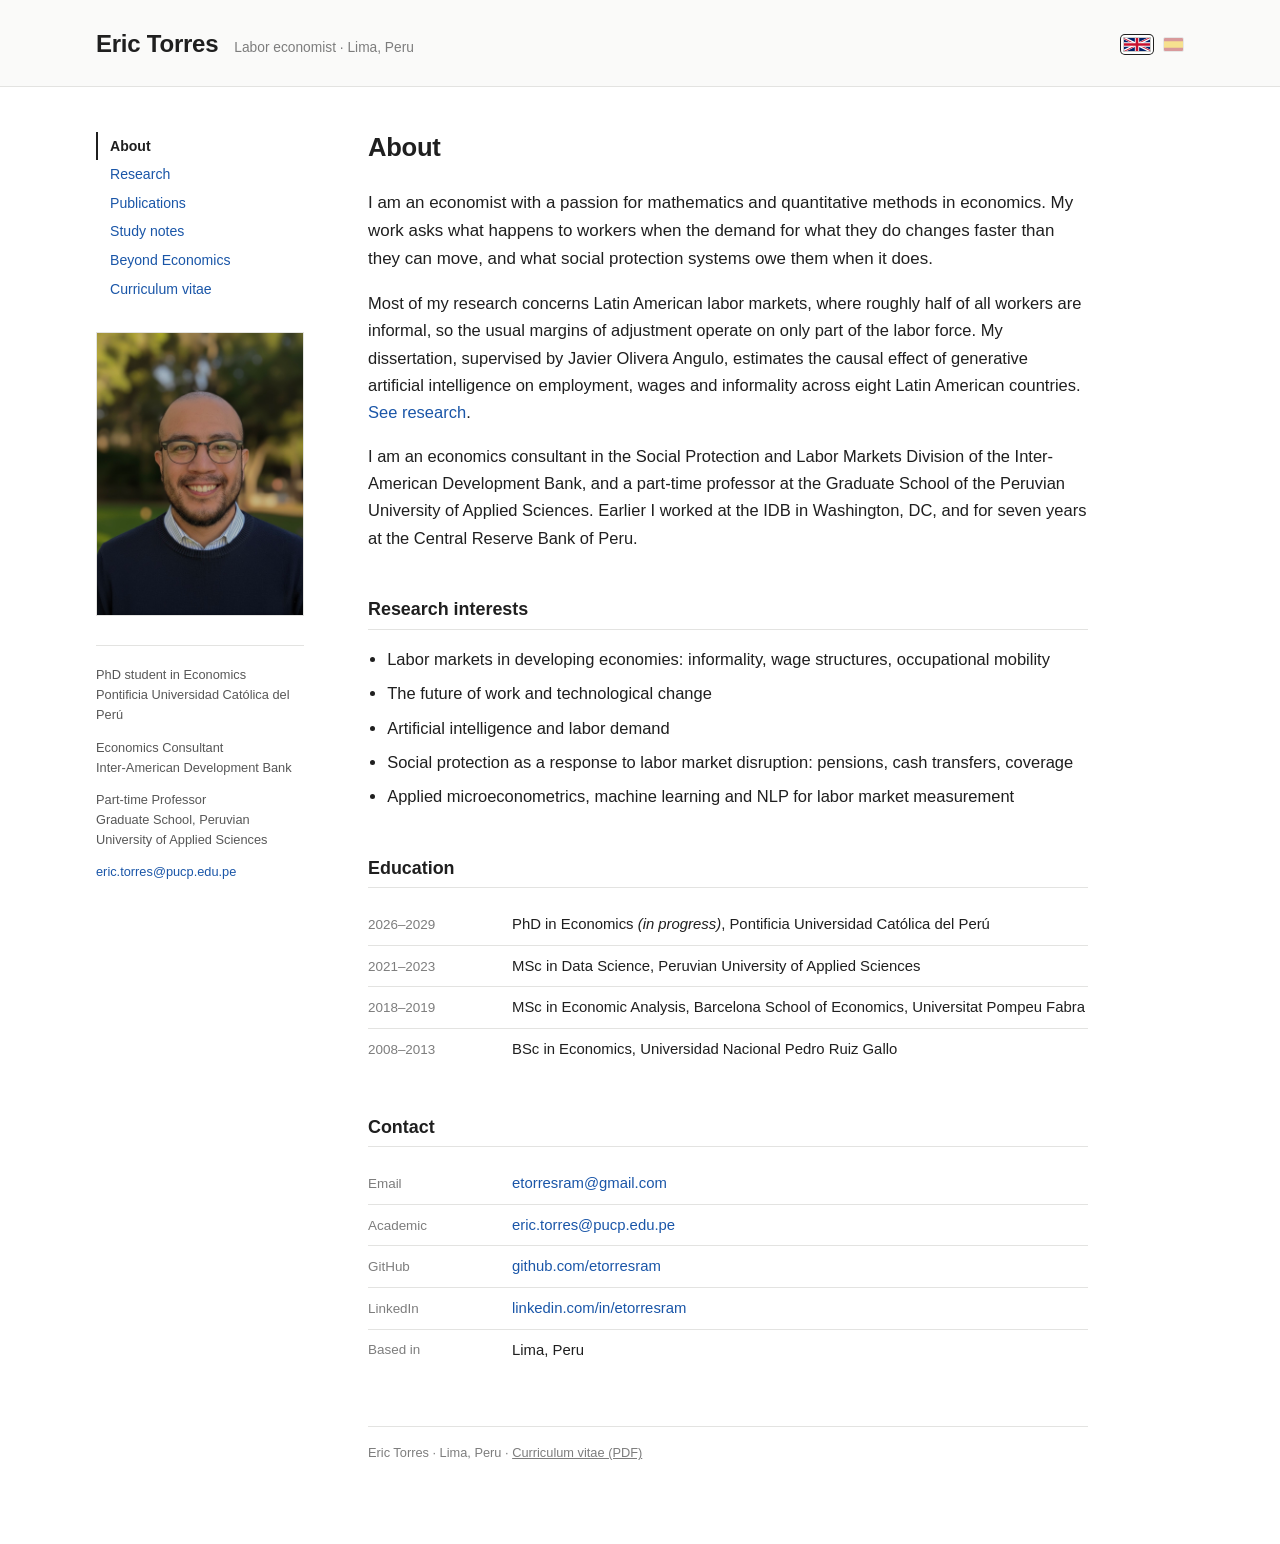
==== index.html @ 01c9246b "Open the CV PDF in a new tab from every page" ====
<!DOCTYPE html>
<html lang="en">
<head>
<meta charset="utf-8">
<meta name="viewport" content="width=device-width, initial-scale=1">
<title>Eric Torres · Labor Economist</title>
<meta name="description" content="Eric Torres is a PhD student in Economics at PUCP and an economics consultant at the Inter-American Development Bank, working on labor markets, the future of work, artificial intelligence and social protection in Latin America.">
<link rel="stylesheet" href="assets/css/style.css?v=5">
</head>
<body class="about">

<header class="sitehead">
  <div class="sitehead-inner">
    <a class="name" href="index.html">Eric Torres</a>
    <span class="tagline">Labor economist · Lima, Peru</span>
  <nav class="langswitch" aria-label="Language">
    <span aria-current="true" title="English"><svg viewBox="0 0 60 30" aria-hidden="true" focusable="false"><clipPath id="uk-index"><path d="M30,15 h30 v15 z v15 h-30 z h-30 v-15 z v-15 h30 z"/></clipPath><path d="M0,0 v30 h60 v-30 z" fill="#012169"/><path d="M0,0 L60,30 M60,0 L0,30" stroke="#fff" stroke-width="6"/><path d="M0,0 L60,30 M60,0 L0,30" clip-path="url(#uk-index)" stroke="#C8102E" stroke-width="4"/><path d="M30,0 v30 M0,15 h60" stroke="#fff" stroke-width="10"/><path d="M30,0 v30 M0,15 h60" stroke="#C8102E" stroke-width="6"/></svg></span>
    <a href="es/index.html" hreflang="es" lang="es" title="Español" aria-label="Español"><svg viewBox="0 0 60 40" aria-hidden="true" focusable="false"><path d="M0,0 h60 v40 h-60 z" fill="#AA151B"/><path d="M0,10 h60 v20 h-60 z" fill="#F1BF00"/></svg></a>
  </nav>
  </div>
</header>

<div class="page">

<aside class="rail">
  <nav>
    <a href="index.html" aria-current="page">About</a>
    <a href="research.html">Research</a>
    <a href="publications.html">Publications</a>
    <a href="notes.html">Study notes</a>
    <a href="beyond.html">Beyond Economics</a>
    <a href="files/eric-torres-cv.pdf" target="_blank" rel="noopener">Curriculum vitae</a>
  </nav>
  <img class="portrait" src="assets/img/eric-torres.jpg" alt="Portrait of Eric Torres">
  <div class="railblock">
    <p>PhD student in Economics<br>Pontificia Universidad Católica del Perú</p>
    <p>Economics Consultant<br>Inter-American Development Bank</p>
    <p>Part-time Professor<br>Graduate School, Peruvian University of Applied Sciences</p>
    <p><a href="mailto:eric.torres@pucp.edu.pe">eric.torres@pucp.edu.pe</a></p>
  </div>
</aside>

<main>

  <h1>About</h1>

  <p class="lede">
    I am an economist with a passion for mathematics and quantitative methods in
    economics. My work asks what happens to workers when the demand for what they do
    changes faster than they can move, and what social protection systems owe them when it
    does.
  </p>

  <p>
    Most of my research concerns Latin American labor markets, where roughly half of all
    workers are informal, so the usual margins of adjustment operate on only part of the
    labor force. My dissertation, supervised by Javier Olivera Angulo, estimates the causal
    effect of generative artificial intelligence on employment, wages and informality
    across eight Latin American countries. <a href="research.html">See research</a>.
  </p>

  <p>
    I am an economics consultant in the Social Protection and Labor Markets Division of the
    Inter-American Development Bank, and a part-time professor at the Graduate School of
    the Peruvian University of Applied Sciences. Earlier I worked at the IDB in Washington,
    DC, and for seven years at the Central Reserve Bank of Peru.
  </p>

  <h2>Research interests</h2>
  <ul>
    <li>Labor markets in developing economies: informality, wage structures, occupational mobility</li>
    <li>The future of work and technological change</li>
    <li>Artificial intelligence and labor demand</li>
    <li>Social protection as a response to labor market disruption: pensions, cash transfers, coverage</li>
    <li>Applied microeconometrics, machine learning and NLP for labor market measurement</li>
  </ul>

  <h2>Education</h2>
  <ul class="facts">
    <li><span class="key">2026–2029</span><span>PhD in Economics <em>(in progress)</em>, Pontificia Universidad Católica del Perú</span></li>
    <li><span class="key">2021–2023</span><span>MSc in Data Science, Peruvian University of Applied Sciences</span></li>
    <li><span class="key">2018–2019</span><span>MSc in Economic Analysis, Barcelona School of Economics, Universitat Pompeu Fabra</span></li>
    <li><span class="key">2008–2013</span><span>BSc in Economics, Universidad Nacional Pedro Ruiz Gallo</span></li>
  </ul>

  <h2>Contact</h2>
  <ul class="facts">
    <li><span class="key">Email</span><span><a href="mailto:etorresram@gmail.com">etorresram@gmail.com</a></span></li>
    <li><span class="key">Academic</span><span><a href="mailto:eric.torres@pucp.edu.pe">eric.torres@pucp.edu.pe</a></span></li>
    <li><span class="key">GitHub</span><span><a href="https://github.com/etorresram">github.com/etorresram</a></span></li>
    <li><span class="key">LinkedIn</span><span><a href="https://www.linkedin.com/in/etorresram/">linkedin.com/in/etorresram</a></span></li>
    <li><span class="key">Based in</span><span>Lima, Peru</span></li>
  </ul>

<footer>
  <p>Eric Torres · Lima, Peru · <a href="files/eric-torres-cv.pdf" target="_blank" rel="noopener">Curriculum vitae (PDF)</a></p>
</footer>

</main>

</div>
</body>
</html>
---- assets/css/style.css ----
/* Eric Torres, personal site
   Plain sans-serif academic page: site header, left nav rail, single text column. */

:root {
  --paper:  #ffffff;
  --ink:    #1f1f1f;
  --muted:  #575757;
  --faint:  #7d7d7d;
  --rule:   #e3e3e1;
  --accent: #1a56a8;
  --band:   #fafaf9;
}

@media (prefers-color-scheme: dark) {
  :root {
    --paper:  #16181c;
    --ink:    #e6e5e2;
    --muted:  #a8a6a1;
    --faint:  #8a8783;
    --rule:   #2e3239;
    --accent: #7fb0ea;
    --band:   #1b1e23;
  }
}

*, *::before, *::after { box-sizing: border-box; }

html { -webkit-text-size-adjust: 100%; }

body {
  margin: 0;
  background: var(--paper);
  color: var(--ink);
  font-family: -apple-system, BlinkMacSystemFont, "Segoe UI", Roboto,
               "Helvetica Neue", Helvetica, Arial, sans-serif;
  font-size: 16.5px;
  line-height: 1.65;
  -webkit-font-smoothing: antialiased;
  overflow-wrap: break-word;
}

img, svg { max-width: 100%; }

/* ---------- site header ---------- */

.sitehead {
  border-bottom: 1px solid var(--rule);
  background: var(--band);
}

.sitehead-inner {
  max-width: 74rem;
  margin: 0 auto;
  padding: 1.5rem 3rem 1.4rem;
  display: flex;
  align-items: baseline;
  gap: 1rem;
  flex-wrap: wrap;
}

.sitehead .name {
  font-size: 1.5rem;
  font-weight: 600;
  letter-spacing: -0.01em;
  color: var(--ink);
  text-decoration: none;
  border: none;
}

.sitehead .name:hover { color: var(--accent); }

.sitehead .tagline {
  font-size: 0.86rem;
  color: var(--faint);
}

.langswitch {
  margin-left: auto;
  display: flex;
  align-items: center;
  gap: 0.7rem;
}

.langswitch a,
.langswitch span { display: block; line-height: 0; }

.langswitch svg {
  height: 15px;
  width: auto;
  display: block;
  border: 1px solid rgba(0, 0, 0, 0.18);
  border-radius: 2px;
}

.langswitch a svg { opacity: 0.42; transition: opacity 0.15s; }
.langswitch a:hover svg { opacity: 1; }

.langswitch [aria-current="true"] svg {
  box-shadow: 0 0 0 2px var(--paper), 0 0 0 3px var(--ink);
}

/* ---------- page frame ---------- */

.page {
  display: grid;
  grid-template-columns: 13rem minmax(0, 1fr);
  column-gap: 4rem;
  max-width: 74rem;
  margin: 0 auto;
  padding: 2.8rem 3rem 5rem;
}

main { max-width: 45rem; }

/* ---------- left nav rail ---------- */

.rail {
  position: sticky;
  top: 2.5rem;
  align-self: start;
  font-size: 0.88rem;
}

.rail nav a {
  display: block;
  color: var(--accent);
  text-decoration: none;
  border: none;
  padding: 0.3rem 0 0.3rem 0.75rem;
  border-left: 2px solid transparent;
  line-height: 1.35;
}

.rail nav a:hover { text-decoration: underline; }

.rail nav a[aria-current="page"] {
  color: var(--ink);
  font-weight: 600;
  border-left-color: var(--ink);
}

.railblock {
  margin-top: 1.8rem;
  padding-top: 1.2rem;
  border-top: 1px solid var(--rule);
  font-size: 0.8rem;
  line-height: 1.55;
  color: var(--muted);
}

.railblock p { margin: 0 0 0.8rem; }
.railblock p:last-child { margin-bottom: 0; }
.railblock a { font-size: 0.8rem; }

/* ---------- narrow screens ---------- */

@media (max-width: 62rem) {
  .sitehead-inner {
    padding: 1.1rem 1.2rem;
    gap: 0.3rem 1rem;
  }
  /* name and flags share the first line; the tagline drops to its own */
  .sitehead .name { order: 1; }
  .langswitch { order: 2; margin-left: auto; }
  .sitehead .tagline { order: 3; flex-basis: 100%; }
  .langswitch a, .langswitch span { padding: 0.8rem 0; }
  .langswitch svg { height: 18px; }

  /* One column: drop the grid so the portrait can float and the text can
     wrap beside it. A grid item would keep the float to itself. */
  .page {
    display: block;
    padding: 1.6rem 1.2rem 3.5rem;
    max-width: 46rem;
  }
  .rail { position: static; margin-bottom: 0; }
  main { max-width: none; }
  .rail nav {
    display: flex;
    flex-wrap: wrap;
    gap: 0 1.4rem;
    padding-bottom: 0.7rem;
    border-bottom: 1px solid var(--rule);
  }
  /* roomier tap targets: each link is at least 44px tall */
  .rail nav a { padding: 0.8rem 0; border-left: none; }
  .rail nav a[aria-current="page"] { border-left: none; }
  .railblock { display: none; }

  h1 { font-size: 1.45rem; margin-bottom: 0.9rem; }
  /* never let a section heading ride up alongside the portrait */
  h2 { margin-top: 2.3rem; clear: both; }
  .reflist li { padding-left: 1.6rem; }
  .entry { margin-bottom: 1.7rem; }
  footer { clear: both; }
}

/* ---------- headings and text ---------- */

h1 {
  font-size: 1.6rem;
  font-weight: 600;
  letter-spacing: -0.01em;
  line-height: 1.25;
  margin: 0 0 1.6rem;
}

h2 {
  font-size: 1.12rem;
  font-weight: 600;
  line-height: 1.3;
  color: var(--ink);
  margin: 2.9rem 0 1rem;
  padding-bottom: 0.45rem;
  border-bottom: 1px solid var(--rule);
}

h3 {
  font-size: 1rem;
  font-weight: 600;
  line-height: 1.4;
  margin: 0 0 0.25rem;
}

p { margin: 0 0 1.05rem; }

a { color: var(--accent); text-decoration: none; }
a:hover { text-decoration: underline; }

strong { font-weight: 600; }

ul { margin: 0 0 1.05rem; padding-left: 1.2rem; }
li { margin-bottom: 0.45rem; }

.lede { font-size: 1.06rem; color: var(--ink); }

.meta {
  font-size: 0.84rem;
  color: var(--faint);
  margin: 0 0 0.6rem;
}

.tag {
  font-size: 0.72rem;
  color: var(--faint);
  font-weight: 400;
  margin-left: 0.4rem;
  white-space: nowrap;
}

/* ---------- portrait ---------- */

.portrait {
  display: block;
  width: 100%;
  max-width: 100%;
  height: auto;
  margin: 1.8rem 0 0;
  border: 1px solid var(--rule);
}

/* On one column the rail is full width, so cap the portrait explicitly.
   This rule must come after the base one to win. */
@media (max-width: 62rem) {
  .portrait {
    float: right;
    width: 7.5rem;
    margin: 0.2rem 0 0.7rem 1.1rem;
  }
  /* On the profile page, start the portrait level with the first line of the
     bio rather than with the page title. */
  .about .portrait { margin-top: 3.6rem; }
}

/* ---------- entries (papers, projects) ---------- */

.entry { margin: 0 0 2rem; }
.entry:last-child { margin-bottom: 0; }
.entry p:last-child { margin-bottom: 0; }

.abstract {
  font-size: 0.93rem;
  color: var(--muted);
  line-height: 1.62;
}

.links { font-size: 0.86rem; margin-top: 0.7rem; }
.links a { margin-right: 1.1rem; }

/* ---------- reference lists ---------- */

.reflist {
  list-style: none;
  padding: 0;
  margin: 0;
  counter-reset: ref;
}

.reflist li {
  position: relative;
  padding-left: 2rem;
  margin-bottom: 1.15rem;
  font-size: 0.93rem;
  line-height: 1.6;
}

.reflist li::before {
  counter-increment: ref;
  content: counter(ref) ".";
  position: absolute;
  left: 0;
  top: 0;
  color: var(--faint);
  font-size: 0.88rem;
}

/* ---------- facts / contact ---------- */

.facts { list-style: none; padding: 0; margin: 0; }

.facts li {
  display: flex;
  gap: 1rem;
  padding: 0.5rem 0;
  border-bottom: 1px solid var(--rule);
  font-size: 0.93rem;
  margin: 0;
}

.facts li:last-child { border-bottom: none; }

.facts .key {
  flex: 0 0 8rem;
  color: var(--faint);
  font-size: 0.84rem;
  padding-top: 0.1rem;
}

/* On narrow screens the label runs inline with its value, as "EMAIL: value",
   instead of sitting on its own line above it. */
@media (max-width: 34rem) {
  .facts li { display: block; padding: 0.55rem 0; }
  .facts .key {
    display: inline;
    margin: 0 0.35rem 0 0;
    padding-top: 0;
    font-size: 0.78rem;
    letter-spacing: 0.04em;
    text-transform: uppercase;
  }
  .facts .key::after { content: ":"; }
}

/* ---------- footer ---------- */

footer {
  margin-top: 3.5rem;
  padding-top: 1rem;
  border-top: 1px solid var(--rule);
  font-size: 0.8rem;
  line-height: 1.6;
  color: var(--faint);
}

footer p { margin: 0 0 0.5rem; }
footer p:last-child { margin-bottom: 0; }
footer a { color: var(--faint); text-decoration: underline; }
footer a:hover { color: var(--ink); }
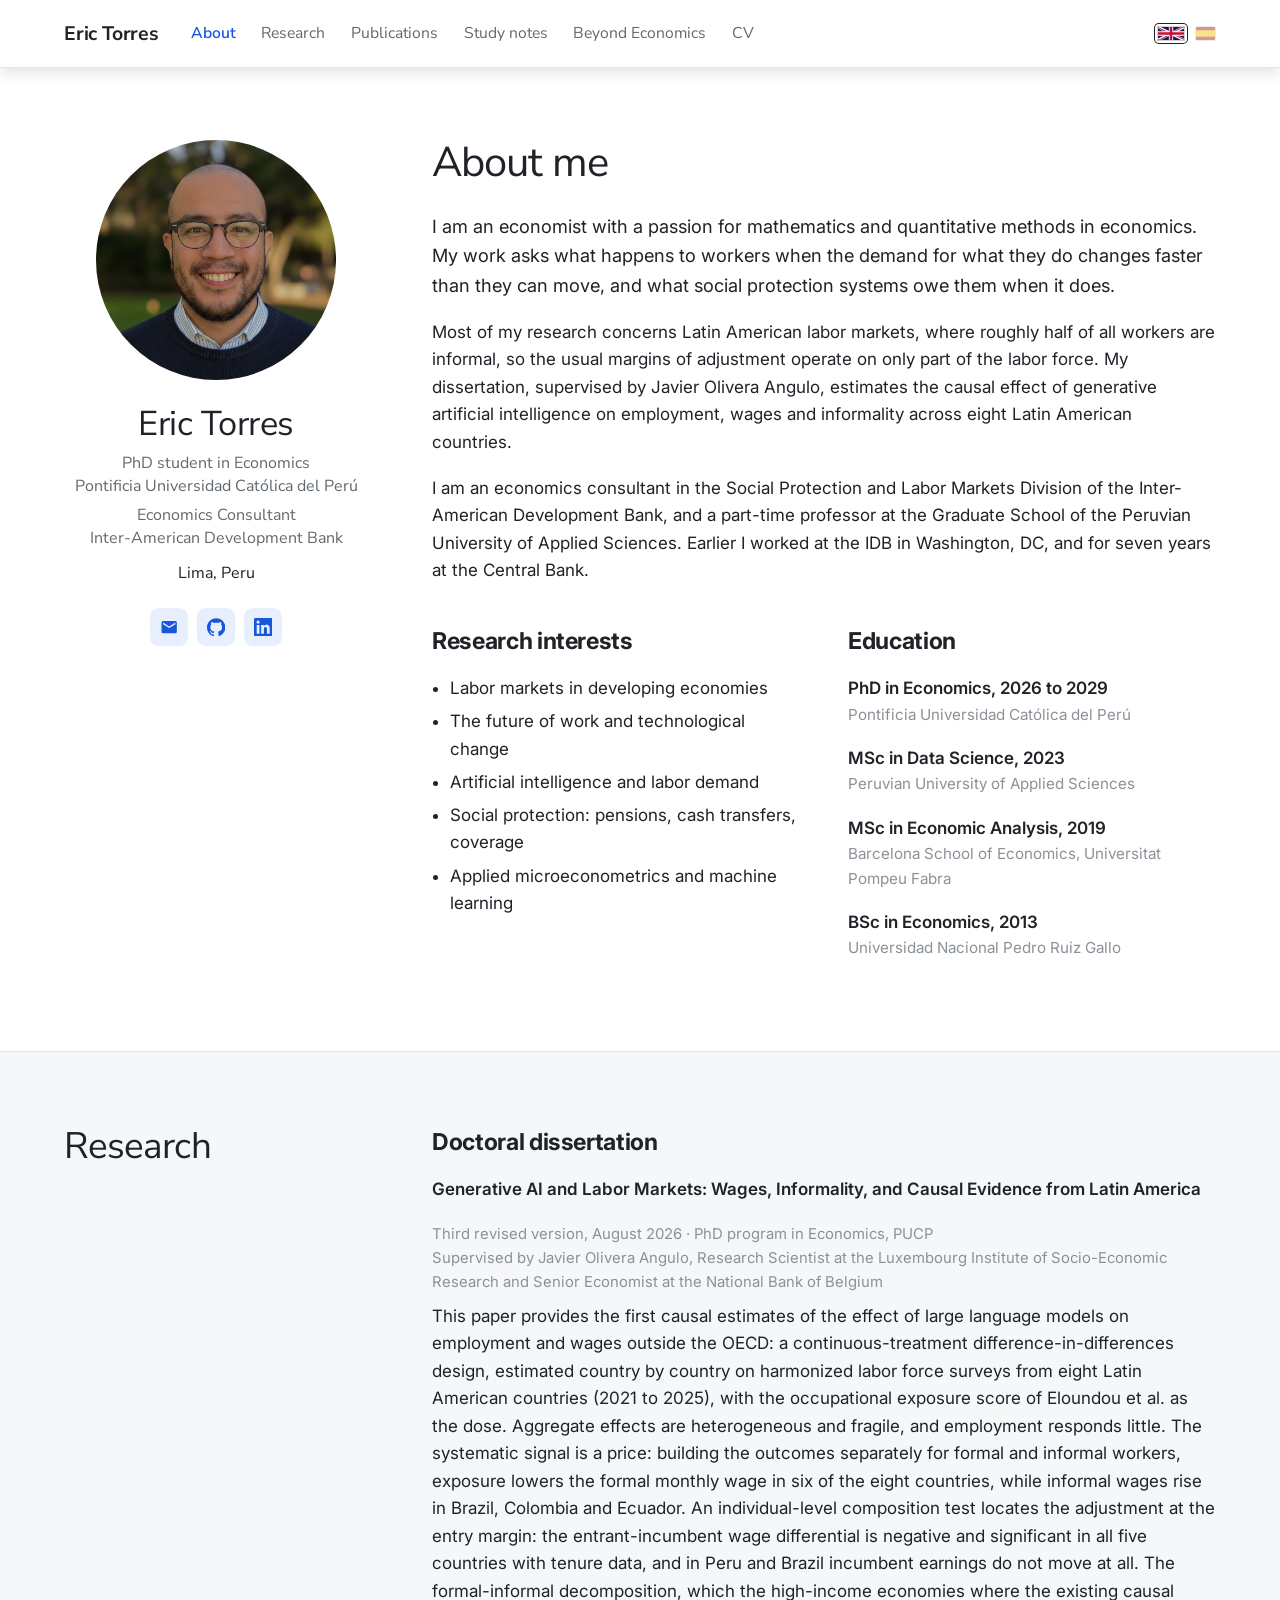
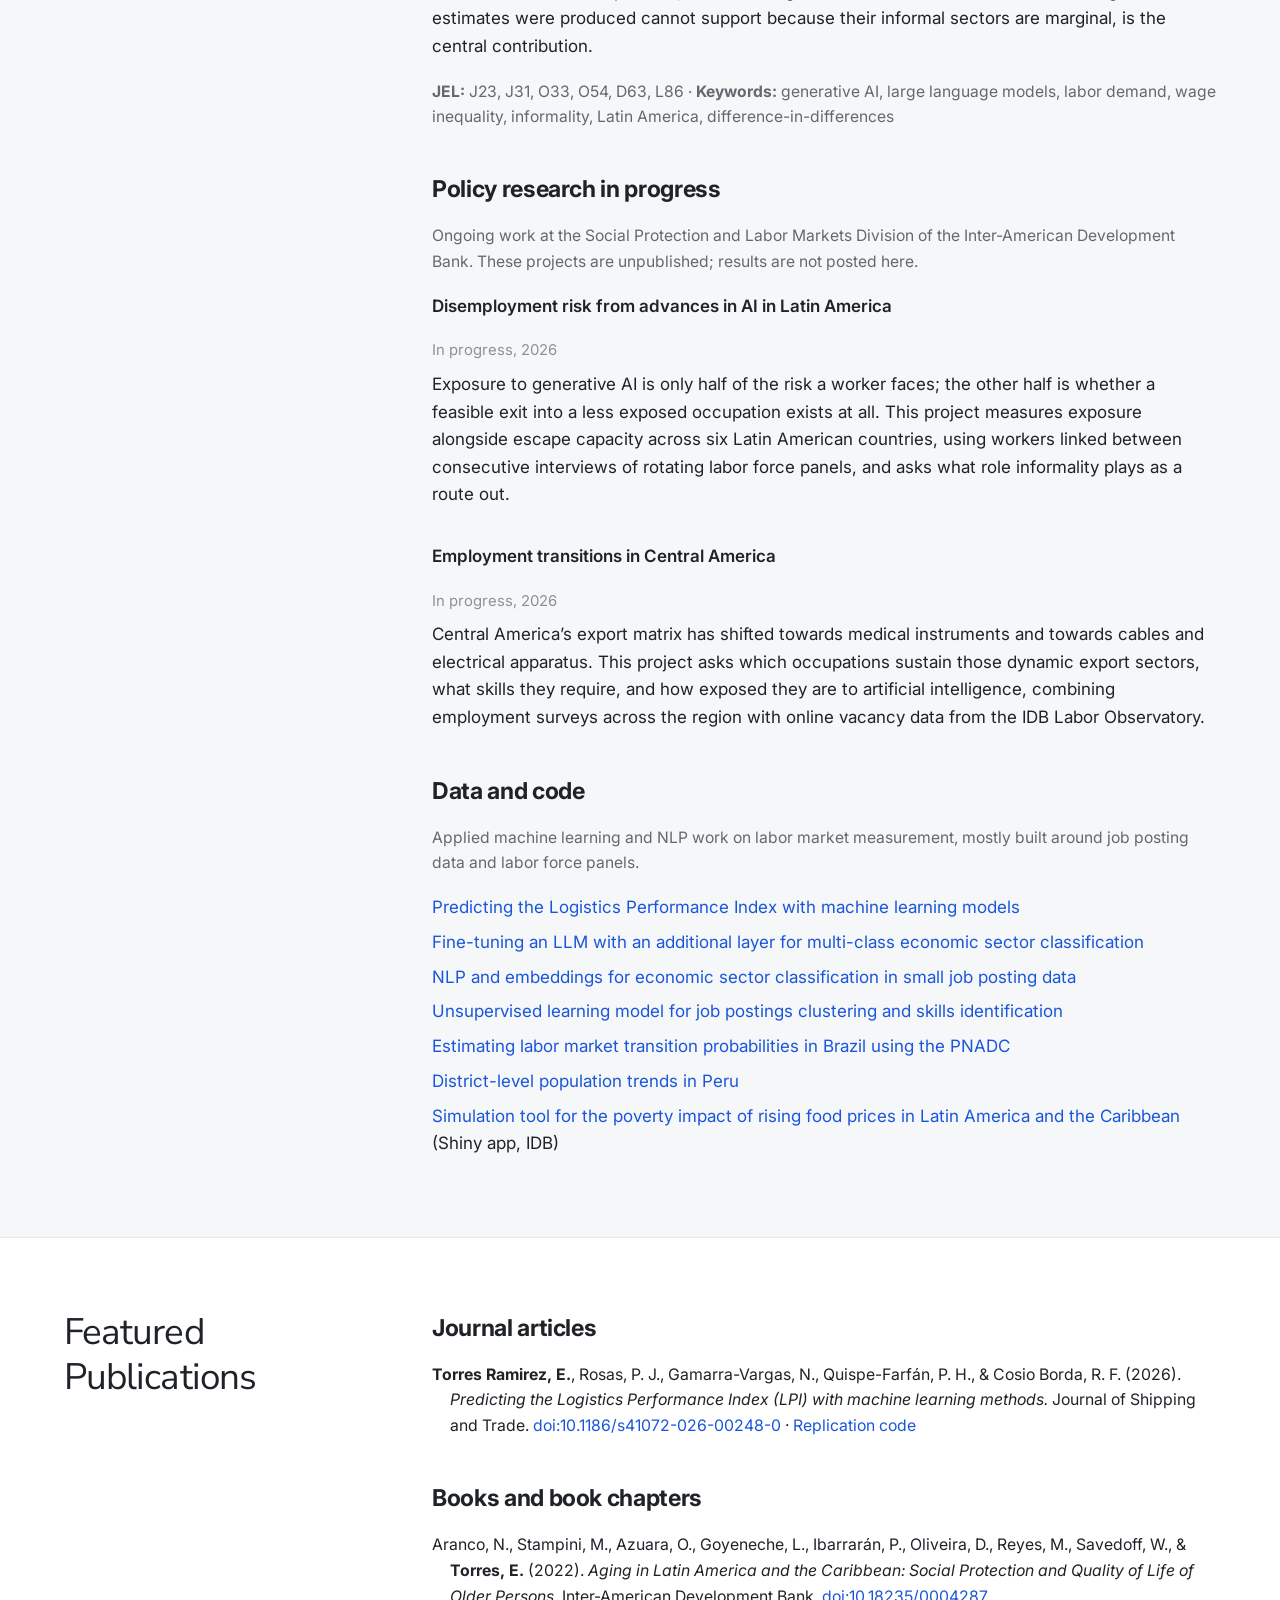
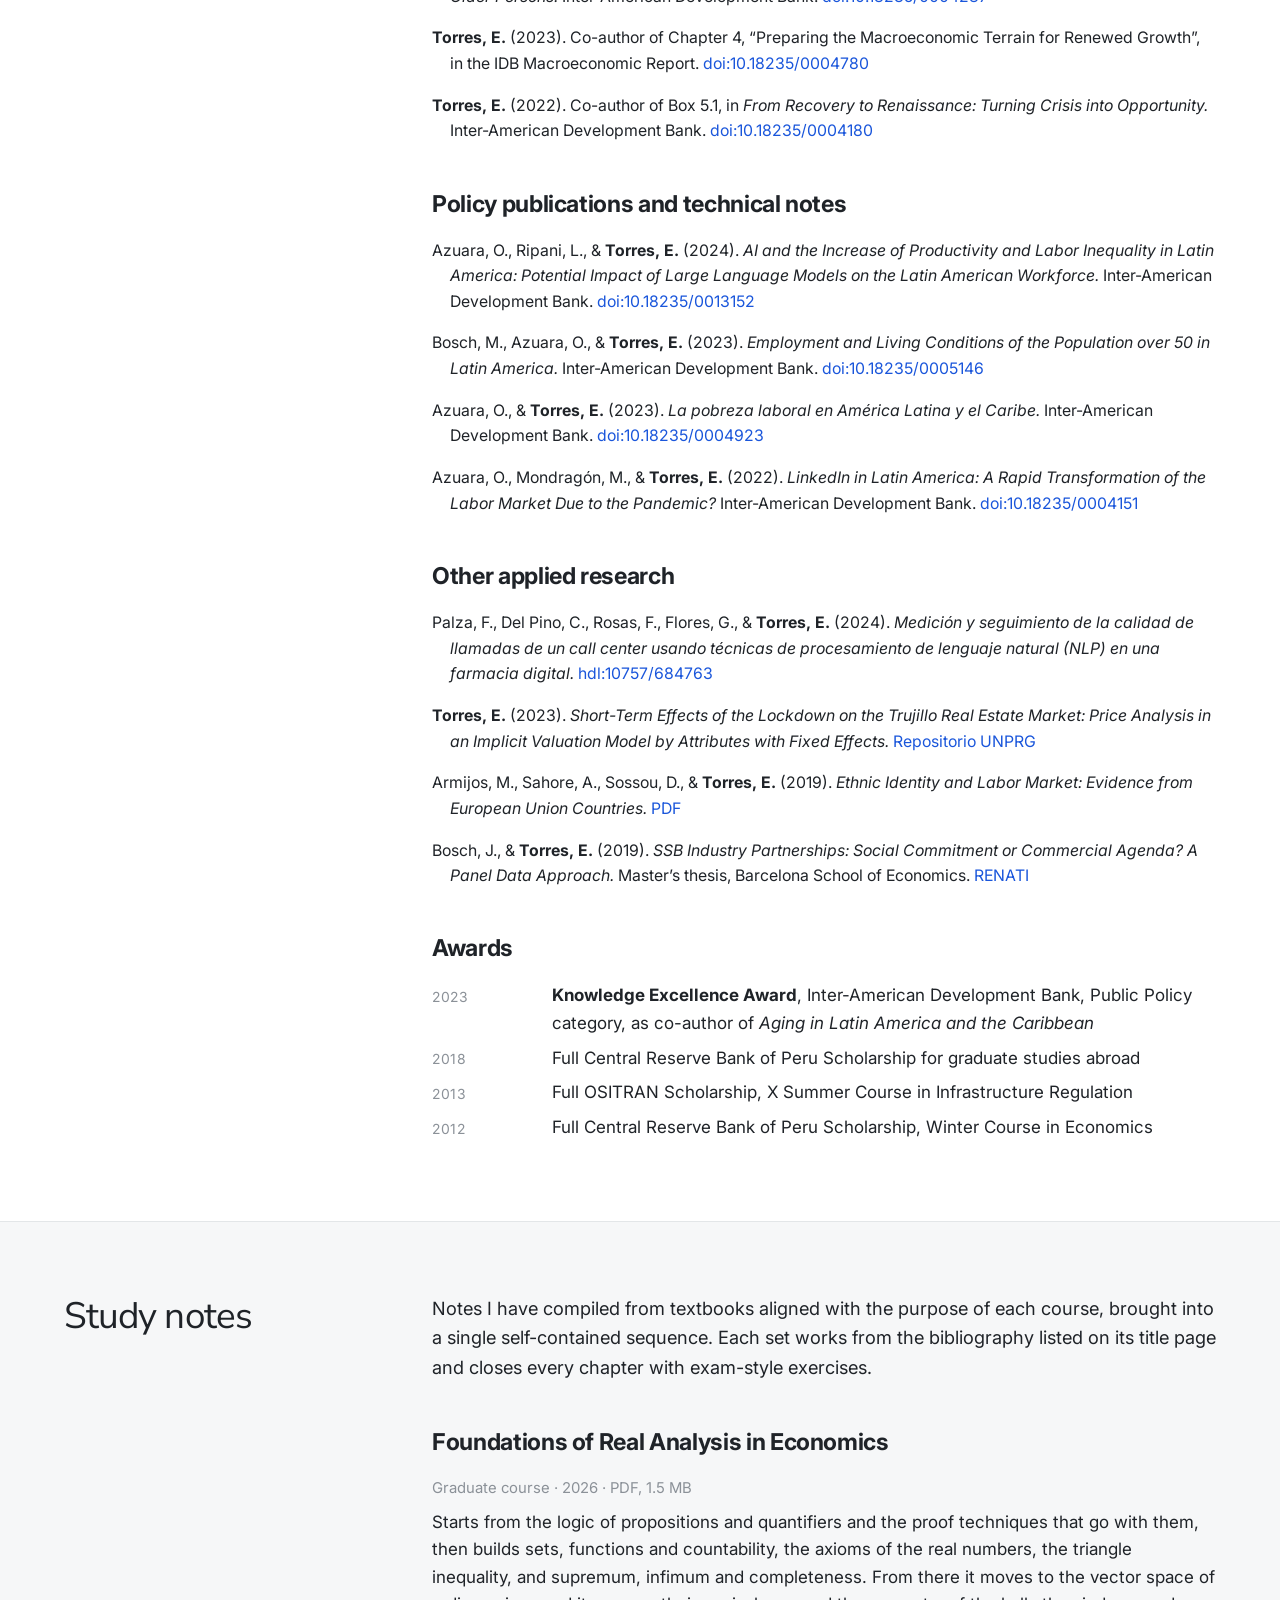
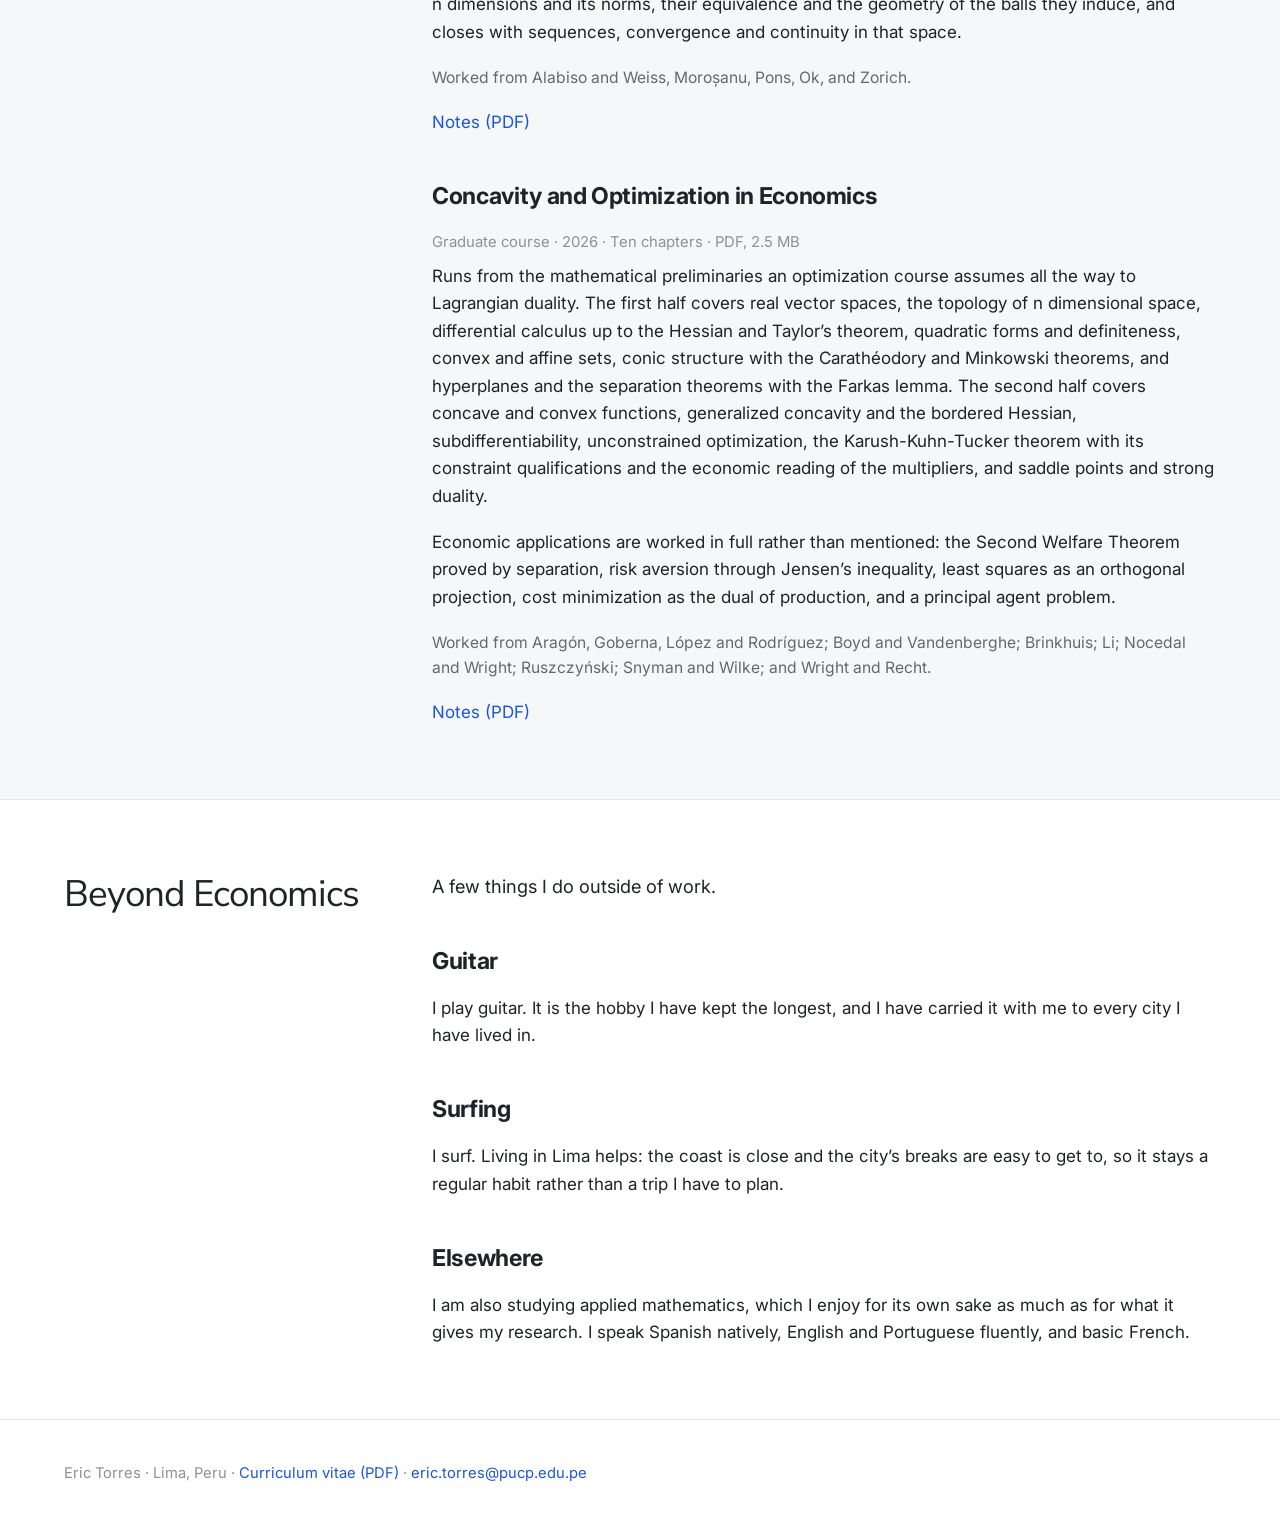
==== commit 2ff94eab: "Replace the site with the one-page design, in English and Spanish Co-Authored-By: Claude Opus 5 (1M " ====
--- a/index.html
+++ b/index.html
@@ -5,99 +5,411 @@
 <meta name="viewport" content="width=device-width, initial-scale=1">
 <title>Eric Torres · Labor Economist</title>
 <meta name="description" content="Eric Torres is a PhD student in Economics at PUCP and an economics consultant at the Inter-American Development Bank, working on labor markets, the future of work, artificial intelligence and social protection in Latin America.">
-<link rel="stylesheet" href="assets/css/style.css?v=5">
+<link rel="preconnect" href="https://fonts.googleapis.com">
+<link rel="preconnect" href="https://fonts.gstatic.com" crossorigin>
+<link rel="stylesheet" href="https://fonts.googleapis.com/css2?family=Inter:wght@400;500;600;700&family=Nunito+Sans:wght@400;600;700&display=swap">
+<link rel="stylesheet" href="assets/css/style.css?v=9">
 </head>
-<body class="about">
-
-<header class="sitehead">
-  <div class="sitehead-inner">
-    <a class="name" href="index.html">Eric Torres</a>
-    <span class="tagline">Labor economist · Lima, Peru</span>
-  <nav class="langswitch" aria-label="Language">
-    <span aria-current="true" title="English"><svg viewBox="0 0 60 30" aria-hidden="true" focusable="false"><clipPath id="uk-index"><path d="M30,15 h30 v15 z v15 h-30 z h-30 v-15 z v-15 h30 z"/></clipPath><path d="M0,0 v30 h60 v-30 z" fill="#012169"/><path d="M0,0 L60,30 M60,0 L0,30" stroke="#fff" stroke-width="6"/><path d="M0,0 L60,30 M60,0 L0,30" clip-path="url(#uk-index)" stroke="#C8102E" stroke-width="4"/><path d="M30,0 v30 M0,15 h60" stroke="#fff" stroke-width="10"/><path d="M30,0 v30 M0,15 h60" stroke="#C8102E" stroke-width="6"/></svg></span>
-    <a href="es/index.html" hreflang="es" lang="es" title="Español" aria-label="Español"><svg viewBox="0 0 60 40" aria-hidden="true" focusable="false"><path d="M0,0 h60 v40 h-60 z" fill="#AA151B"/><path d="M0,10 h60 v20 h-60 z" fill="#F1BF00"/></svg></a>
-  </nav>
+<body>
+
+<header class="topbar">
+  <div class="topbar-inner">
+    <a class="brand" href="#about">Eric Torres</a>
+    <nav class="topnav">
+      <a href="#about">About</a>
+      <a href="#research">Research</a>
+      <a href="#publications">Publications</a>
+      <a href="#notes">Study notes</a>
+      <a href="#beyond">Beyond Economics</a>
+      <a href="files/eric-torres-cv.pdf" target="_blank" rel="noopener">CV</a>
+    </nav>
+    <nav class="langswitch" aria-label="Language">
+      <span aria-current="true" title="English"><svg viewBox="0 0 60 30" aria-hidden="true" focusable="false"><clipPath id="uk"><path d="M30,15 h30 v15 z v15 h-30 z h-30 v-15 z v-15 h30 z"/></clipPath><path d="M0,0 v30 h60 v-30 z" fill="#012169"/><path d="M0,0 L60,30 M60,0 L0,30" stroke="#fff" stroke-width="6"/><path d="M0,0 L60,30 M60,0 L0,30" clip-path="url(#uk)" stroke="#C8102E" stroke-width="4"/><path d="M30,0 v30 M0,15 h60" stroke="#fff" stroke-width="10"/><path d="M30,0 v30 M0,15 h60" stroke="#C8102E" stroke-width="6"/></svg></span>
+      <a href="es/" hreflang="es" lang="es" title="Español" aria-label="Español"><svg viewBox="0 0 60 40" aria-hidden="true" focusable="false"><path d="M0,0 h60 v40 h-60 z" fill="#AA151B"/><path d="M0,10 h60 v20 h-60 z" fill="#F1BF00"/></svg></a>
+    </nav>
   </div>
 </header>
 
-<div class="page">
-
-<aside class="rail">
-  <nav>
-    <a href="index.html" aria-current="page">About</a>
-    <a href="research.html">Research</a>
-    <a href="publications.html">Publications</a>
-    <a href="notes.html">Study notes</a>
-    <a href="beyond.html">Beyond Economics</a>
-    <a href="files/eric-torres-cv.pdf" target="_blank" rel="noopener">Curriculum vitae</a>
-  </nav>
-  <img class="portrait" src="assets/img/eric-torres.jpg" alt="Portrait of Eric Torres">
-  <div class="railblock">
-    <p>PhD student in Economics<br>Pontificia Universidad Católica del Perú</p>
-    <p>Economics Consultant<br>Inter-American Development Bank</p>
-    <p>Part-time Professor<br>Graduate School, Peruvian University of Applied Sciences</p>
-    <p><a href="mailto:eric.torres@pucp.edu.pe">eric.torres@pucp.edu.pe</a></p>
-  </div>
-</aside>
-
-<main>
-
-  <h1>About</h1>
-
-  <p class="lede">
-    I am an economist with a passion for mathematics and quantitative methods in
-    economics. My work asks what happens to workers when the demand for what they do
-    changes faster than they can move, and what social protection systems owe them when it
-    does.
-  </p>
-
-  <p>
-    Most of my research concerns Latin American labor markets, where roughly half of all
-    workers are informal, so the usual margins of adjustment operate on only part of the
-    labor force. My dissertation, supervised by Javier Olivera Angulo, estimates the causal
-    effect of generative artificial intelligence on employment, wages and informality
-    across eight Latin American countries. <a href="research.html">See research</a>.
-  </p>
-
-  <p>
-    I am an economics consultant in the Social Protection and Labor Markets Division of the
-    Inter-American Development Bank, and a part-time professor at the Graduate School of
-    the Peruvian University of Applied Sciences. Earlier I worked at the IDB in Washington,
-    DC, and for seven years at the Central Reserve Bank of Peru.
-  </p>
-
-  <h2>Research interests</h2>
-  <ul>
-    <li>Labor markets in developing economies: informality, wage structures, occupational mobility</li>
-    <li>The future of work and technological change</li>
-    <li>Artificial intelligence and labor demand</li>
-    <li>Social protection as a response to labor market disruption: pensions, cash transfers, coverage</li>
-    <li>Applied microeconometrics, machine learning and NLP for labor market measurement</li>
-  </ul>
-
-  <h2>Education</h2>
-  <ul class="facts">
-    <li><span class="key">2026–2029</span><span>PhD in Economics <em>(in progress)</em>, Pontificia Universidad Católica del Perú</span></li>
-    <li><span class="key">2021–2023</span><span>MSc in Data Science, Peruvian University of Applied Sciences</span></li>
-    <li><span class="key">2018–2019</span><span>MSc in Economic Analysis, Barcelona School of Economics, Universitat Pompeu Fabra</span></li>
-    <li><span class="key">2008–2013</span><span>BSc in Economics, Universidad Nacional Pedro Ruiz Gallo</span></li>
-  </ul>
-
-  <h2>Contact</h2>
-  <ul class="facts">
-    <li><span class="key">Email</span><span><a href="mailto:etorresram@gmail.com">etorresram@gmail.com</a></span></li>
-    <li><span class="key">Academic</span><span><a href="mailto:eric.torres@pucp.edu.pe">eric.torres@pucp.edu.pe</a></span></li>
-    <li><span class="key">GitHub</span><span><a href="https://github.com/etorresram">github.com/etorresram</a></span></li>
-    <li><span class="key">LinkedIn</span><span><a href="https://www.linkedin.com/in/etorresram/">linkedin.com/in/etorresram</a></span></li>
-    <li><span class="key">Based in</span><span>Lima, Peru</span></li>
-  </ul>
+<!-- ============ about ============ -->
+<section class="band" id="about">
+  <div class="wrap">
+
+    <aside class="profile">
+      <img src="assets/img/eric-torres.jpg" alt="Portrait of Eric Torres">
+      <p class="name">Eric Torres</p>
+      <p class="role">PhD student in Economics<br>Pontificia Universidad Católica del Perú</p>
+      <p class="role">Economics Consultant<br>Inter-American Development Bank</p>
+      <p class="place">Lima, Peru</p>
+      <div class="icons">
+        <a href="mailto:eric.torres@pucp.edu.pe" title="Email" aria-label="Email"><svg viewBox="0 0 24 24" aria-hidden="true"><path d="M20 4H4a2 2 0 0 0-2 2v12a2 2 0 0 0 2 2h16a2 2 0 0 0 2-2V6a2 2 0 0 0-2-2zm0 4.2-8 5-8-5V6l8 5 8-5v2.2z"/></svg></a>
+        <a href="https://github.com/etorresram" title="GitHub" aria-label="GitHub"><svg viewBox="0 0 24 24" aria-hidden="true"><path d="M12 .297c-6.63 0-12 5.373-12 12 0 5.303 3.438 9.8 8.205 11.385.6.113.82-.258.82-.577 0-.285-.01-1.04-.015-2.04-3.338.724-4.042-1.61-4.042-1.61C4.422 18.07 3.633 17.7 3.633 17.7c-1.087-.744.084-.729.084-.729 1.205.084 1.838 1.236 1.838 1.236 1.07 1.835 2.809 1.305 3.495.998.108-.776.417-1.305.76-1.605-2.665-.3-5.466-1.332-5.466-5.93 0-1.31.465-2.38 1.235-3.22-.135-.303-.54-1.523.105-3.176 0 0 1.005-.322 3.3 1.23.96-.267 1.98-.399 3-.405 1.02.006 2.04.138 3 .405 2.28-1.552 3.285-1.23 3.285-1.23.645 1.653.24 2.873.12 3.176.765.84 1.23 1.91 1.23 3.22 0 4.61-2.805 5.625-5.475 5.92.42.36.81 1.096.81 2.22 0 1.606-.015 2.896-.015 3.286 0 .315.21.69.825.57C20.565 22.092 24 17.592 24 12.297c0-6.627-5.373-12-12-12"/></svg></a>
+        <a href="https://www.linkedin.com/in/etorresram/" title="LinkedIn" aria-label="LinkedIn"><svg viewBox="0 0 24 24" aria-hidden="true"><path d="M20.447 20.452h-3.554v-5.569c0-1.328-.027-3.037-1.852-3.037-1.853 0-2.136 1.445-2.136 2.939v5.667H9.351V9h3.414v1.561h.046c.477-.9 1.637-1.85 3.37-1.85 3.601 0 4.267 2.37 4.267 5.455v6.286zM5.337 7.433a2.062 2.062 0 0 1-2.063-2.065 2.064 2.064 0 1 1 2.063 2.065zm1.782 13.019H3.555V9h3.564v11.452zM22.225 0H1.771C.792 0 0 .774 0 1.729v20.542C0 23.227.792 24 1.771 24h20.451C23.2 24 24 23.227 24 22.271V1.729C24 .774 23.2 0 22.225 0z"/></svg></a>
+      </div>
+    </aside>
+
+    <div class="col-main">
+      <h1 class="light">About me</h1>
+
+      <p class="lede">
+        I am an economist with a passion for mathematics and quantitative methods in
+        economics. My work asks what happens to workers when the demand for what they do
+        changes faster than they can move, and what social protection systems owe them when
+        it does.
+      </p>
+
+      <p>
+        Most of my research concerns Latin American labor markets, where roughly half of all
+        workers are informal, so the usual margins of adjustment operate on only part of the
+        labor force. My dissertation, supervised by Javier Olivera Angulo, estimates the
+        causal effect of generative artificial intelligence on employment, wages and
+        informality across eight Latin American countries.
+      </p>
+
+      <p>
+        I am an economics consultant in the Social Protection and Labor Markets Division of
+        the Inter-American Development Bank, and a part-time professor at the Graduate
+        School of the Peruvian University of Applied Sciences. Earlier I worked at the IDB
+        in Washington, DC, and for seven years at the Central Bank.
+      </p>
+
+      <div class="duo">
+        <div>
+          <h2>Research interests</h2>
+          <ul>
+            <li>Labor markets in developing economies</li>
+            <li>The future of work and technological change</li>
+            <li>Artificial intelligence and labor demand</li>
+            <li>Social protection: pensions, cash transfers, coverage</li>
+            <li>Applied microeconometrics and machine learning</li>
+          </ul>
+        </div>
+        <div>
+          <h2>Education</h2>
+          <ul class="timeline">
+            <li>
+              <span class="deg">PhD in Economics, 2026 to 2029</span>
+              <span class="where">Pontificia Universidad Católica del Perú</span>
+            </li>
+            <li>
+              <span class="deg">MSc in Data Science, 2023</span>
+              <span class="where">Peruvian University of Applied Sciences</span>
+            </li>
+            <li>
+              <span class="deg">MSc in Economic Analysis, 2019</span>
+              <span class="where">Barcelona School of Economics, Universitat Pompeu Fabra</span>
+            </li>
+            <li>
+              <span class="deg">BSc in Economics, 2013</span>
+              <span class="where">Universidad Nacional Pedro Ruiz Gallo</span>
+            </li>
+          </ul>
+        </div>
+      </div>
+    </div>
+
+  </div>
+</section>
+
+<!-- ============ research ============ -->
+<section class="band" id="research">
+  <div class="wrap">
+    <h1 class="sectitle">Research</h1>
+    <div class="col-main">
+
+      <h2>Doctoral dissertation</h2>
+      <div class="entry">
+        <p class="title">Generative AI and Labor Markets: Wages, Informality, and Causal
+          Evidence from Latin America</p>
+        <p class="meta">Third revised version, August 2026 · PhD program in Economics, PUCP<br>
+          Supervised by Javier Olivera Angulo, Research Scientist at the Luxembourg Institute
+          of Socio-Economic Research and Senior Economist at the National Bank of Belgium</p>
+        <p>
+          This paper provides the first causal estimates of the effect of large language
+          models on employment and wages outside the OECD: a continuous-treatment
+          difference-in-differences design, estimated country by country on harmonized labor
+          force surveys from eight Latin American countries (2021 to 2025), with the
+          occupational exposure score of Eloundou et al. as the dose. Aggregate effects are
+          heterogeneous and fragile, and employment responds little. The systematic signal is
+          a price: building the outcomes separately for formal and informal workers, exposure
+          lowers the formal monthly wage in six of the eight countries, while informal wages
+          rise in Brazil, Colombia and Ecuador. An individual-level composition test locates
+          the adjustment at the entry margin: the entrant-incumbent wage differential is
+          negative and significant in all five countries with tenure data, and in Peru and
+          Brazil incumbent earnings do not move at all. The formal-informal decomposition,
+          which the high-income economies where the existing causal estimates were produced
+          cannot support because their informal sectors are marginal, is the central
+          contribution.
+        </p>
+        <p class="note"><strong>JEL:</strong> J23, J31, O33, O54, D63, L86 ·
+          <strong>Keywords:</strong> generative AI, large language models, labor demand, wage
+          inequality, informality, Latin America, difference-in-differences</p>
+      </div>
+
+      <h2>Policy research in progress</h2>
+      <p class="note">Ongoing work at the Social Protection and Labor Markets Division of the
+        Inter-American Development Bank. These projects are unpublished; results are not
+        posted here.</p>
+
+      <div class="entry">
+        <p class="title">Disemployment risk from advances in AI in Latin America</p>
+        <p class="meta">In progress, 2026</p>
+        <p>
+          Exposure to generative AI is only half of the risk a worker faces; the other half
+          is whether a feasible exit into a less exposed occupation exists at all. This
+          project measures exposure alongside escape capacity across six Latin American
+          countries, using workers linked between consecutive interviews of rotating labor
+          force panels, and asks what role informality plays as a route out.
+        </p>
+      </div>
+
+      <div class="entry">
+        <p class="title">Employment transitions in Central America</p>
+        <p class="meta">In progress, 2026</p>
+        <p>
+          Central America’s export matrix has shifted towards medical instruments and towards
+          cables and electrical apparatus. This project asks which occupations sustain those
+          dynamic export sectors, what skills they require, and how exposed they are to
+          artificial intelligence, combining employment surveys across the region with online
+          vacancy data from the IDB Labor Observatory.
+        </p>
+      </div>
+
+      <h2>Data and code</h2>
+      <p class="note">Applied machine learning and NLP work on labor market measurement,
+        mostly built around job posting data and labor force panels.</p>
+      <ul class="linklist">
+        <li><a href="https://github.com/etorresram/LPI-Prediction-with-MLModels">Predicting the Logistics Performance Index with machine learning models</a></li>
+        <li><a href="https://github.com/etorresram/Fine-Tuning-an-LLM-for-Classification-in-Job-Postings">Fine-tuning an LLM with an additional layer for multi-class economic sector classification</a></li>
+        <li><a href="https://github.com/etorresram/NLP-and-Embeddings-for-Economic-Sector-Classification-in-Small-Job-Posting-Data">NLP and embeddings for economic sector classification in small job posting data</a></li>
+        <li><a href="https://github.com/etorresram/Unsupervised-Learning-Model-for-Job-Postings-Clustering-and-Skills-Identification">Unsupervised learning model for job postings clustering and skills identification</a></li>
+        <li><a href="https://github.com/etorresram/Estimating-Labor-Markets-Transition-Probabilities">Estimating labor market transition probabilities in Brazil using the PNADC</a></li>
+        <li><a href="https://github.com/etorresram/District-Level-Population-Trends-in-Peru">District-level population trends in Peru</a></li>
+        <li><a href="https://github.com/EL-BID/analytics_simulation_public_policy_scl">Simulation tool for the poverty impact of rising food prices in Latin America and the Caribbean</a> (Shiny app, IDB)</li>
+      </ul>
+    </div>
+  </div>
+</section>
+
+<!-- ============ publications ============ -->
+<section class="band" id="publications">
+  <div class="wrap">
+    <h1 class="sectitle">Featured Publications</h1>
+    <div class="col-main">
+
+      <h2>Journal articles</h2>
+      <ul class="reflist">
+        <li><strong>Torres Ramirez, E.</strong>, Rosas, P. J., Gamarra-Vargas, N.,
+          Quispe-Farfán, P. H., &amp; Cosio Borda, R. F. (2026).
+          <em>Predicting the Logistics Performance Index (LPI) with machine learning
+          methods.</em> Journal of Shipping and Trade.
+          <a href="https://doi.org/10.1186/s41072-026-00248-0">doi:10.1186/s41072-026-00248-0</a>
+          · <a href="https://github.com/etorresram/LPI-Prediction-with-MLModels">Replication code</a></li>
+      </ul>
+
+      <h2>Books and book chapters</h2>
+      <ul class="reflist">
+        <li>Aranco, N., Stampini, M., Azuara, O., Goyeneche, L., Ibarrarán, P., Oliveira, D.,
+          Reyes, M., Savedoff, W., &amp; <strong>Torres, E.</strong> (2022).
+          <em>Aging in Latin America and the Caribbean: Social Protection and Quality of Life
+          of Older Persons.</em> Inter-American Development Bank.
+          <a href="https://doi.org/10.18235/0004287">doi:10.18235/0004287</a></li>
+        <li><strong>Torres, E.</strong> (2023). Co-author of Chapter 4, “Preparing the
+          Macroeconomic Terrain for Renewed Growth”, in the IDB Macroeconomic Report.
+          <a href="https://doi.org/10.18235/0004780">doi:10.18235/0004780</a></li>
+        <li><strong>Torres, E.</strong> (2022). Co-author of Box 5.1, in
+          <em>From Recovery to Renaissance: Turning Crisis into Opportunity.</em>
+          Inter-American Development Bank.
+          <a href="https://doi.org/10.18235/0004180">doi:10.18235/0004180</a></li>
+      </ul>
+
+      <h2>Policy publications and technical notes</h2>
+      <ul class="reflist">
+        <li>Azuara, O., Ripani, L., &amp; <strong>Torres, E.</strong> (2024).
+          <em>AI and the Increase of Productivity and Labor Inequality in Latin America:
+          Potential Impact of Large Language Models on the Latin American Workforce.</em>
+          Inter-American Development Bank.
+          <a href="https://doi.org/10.18235/0013152">doi:10.18235/0013152</a></li>
+        <li>Bosch, M., Azuara, O., &amp; <strong>Torres, E.</strong> (2023).
+          <em>Employment and Living Conditions of the Population over 50 in Latin
+          America.</em> Inter-American Development Bank.
+          <a href="https://doi.org/10.18235/0005146">doi:10.18235/0005146</a></li>
+        <li>Azuara, O., &amp; <strong>Torres, E.</strong> (2023).
+          <em>La pobreza laboral en América Latina y el Caribe.</em>
+          Inter-American Development Bank.
+          <a href="https://doi.org/10.18235/0004923">doi:10.18235/0004923</a></li>
+        <li>Azuara, O., Mondragón, M., &amp; <strong>Torres, E.</strong> (2022).
+          <em>LinkedIn in Latin America: A Rapid Transformation of the Labor Market Due to
+          the Pandemic?</em> Inter-American Development Bank.
+          <a href="https://doi.org/10.18235/0004151">doi:10.18235/0004151</a></li>
+      </ul>
+
+      <h2>Other applied research</h2>
+      <ul class="reflist">
+        <li>Palza, F., Del Pino, C., Rosas, F., Flores, G., &amp; <strong>Torres, E.</strong>
+          (2024). <em>Medición y seguimiento de la calidad de llamadas de un call center
+          usando técnicas de procesamiento de lenguaje natural (NLP) en una farmacia
+          digital.</em> <a href="http://hdl.handle.net/10757/684763">hdl:10757/684763</a></li>
+        <li><strong>Torres, E.</strong> (2023). <em>Short-Term Effects of the Lockdown on the
+          Trujillo Real Estate Market: Price Analysis in an Implicit Valuation Model by
+          Attributes with Fixed Effects.</em>
+          <a href="https://repositorio.unprg.edu.pe/handle/20.500.12893/11579">Repositorio UNPRG</a></li>
+        <li>Armijos, M., Sahore, A., Sossou, D., &amp; <strong>Torres, E.</strong> (2019).
+          <em>Ethnic Identity and Labor Market: Evidence from European Union Countries.</em>
+          <a href="http://portal.amelica.org/ameli/jatsRepo/392/3921933011/3921933011.pdf">PDF</a></li>
+        <li>Bosch, J., &amp; <strong>Torres, E.</strong> (2019). <em>SSB Industry
+          Partnerships: Social Commitment or Commercial Agenda? A Panel Data Approach.</em>
+          Master’s thesis, Barcelona School of Economics.
+          <a href="https://renati.sunedu.gob.pe/handle/renati/2321">RENATI</a></li>
+      </ul>
+
+      <h2>Awards</h2>
+      <ul class="facts">
+        <li><span class="key">2023</span><span><strong>Knowledge Excellence Award</strong>, Inter-American Development Bank, Public Policy category, as co-author of <em>Aging in Latin America and the Caribbean</em></span></li>
+        <li><span class="key">2018</span><span>Full Central Reserve Bank of Peru Scholarship for graduate studies abroad</span></li>
+        <li><span class="key">2013</span><span>Full OSITRAN Scholarship, X Summer Course in Infrastructure Regulation</span></li>
+        <li><span class="key">2012</span><span>Full Central Reserve Bank of Peru Scholarship, Winter Course in Economics</span></li>
+      </ul>
+    </div>
+  </div>
+</section>
+
+<!-- ============ study notes ============ -->
+<section class="band" id="notes">
+  <div class="wrap">
+    <h1 class="sectitle">Study notes</h1>
+    <div class="col-main">
+
+      <p class="lede">
+        Notes I have compiled from textbooks aligned with the purpose of each course, brought
+        into a single self-contained sequence. Each set works from the bibliography listed on
+        its title page and closes every chapter with exam-style exercises.
+      </p>
+
+      <h2>Foundations of Real Analysis in Economics</h2>
+      <div class="entry">
+        <p class="meta">Graduate course · 2026 · PDF, 1.5 MB</p>
+        <p>
+          Starts from the logic of propositions and quantifiers and the proof techniques that
+          go with them, then builds sets, functions and countability, the axioms of the real
+          numbers, the triangle inequality, and supremum, infimum and completeness. From
+          there it moves to the vector space of n dimensions and its norms, their equivalence
+          and the geometry of the balls they induce, and closes with sequences, convergence
+          and continuity in that space.
+        </p>
+        <p class="note">Worked from Alabiso and Weiss, Moroșanu, Pons, Ok, and Zorich.</p>
+        <p><a href="files/notes/real-analysis-en.pdf">Notes (PDF)</a></p>
+      </div>
+
+      <h2>Concavity and Optimization in Economics</h2>
+      <div class="entry">
+        <p class="meta">Graduate course · 2026 · Ten chapters · PDF, 2.5 MB</p>
+        <p>
+          Runs from the mathematical preliminaries an optimization course assumes all the way
+          to Lagrangian duality. The first half covers real vector spaces, the topology of n
+          dimensional space, differential calculus up to the Hessian and Taylor’s theorem,
+          quadratic forms and definiteness, convex and affine sets, conic structure with the
+          Carathéodory and Minkowski theorems, and hyperplanes and the separation theorems
+          with the Farkas lemma. The second half covers concave and convex functions,
+          generalized concavity and the bordered Hessian, subdifferentiability, unconstrained
+          optimization, the Karush-Kuhn-Tucker theorem with its constraint qualifications and
+          the economic reading of the multipliers, and saddle points and strong duality.
+        </p>
+        <p>
+          Economic applications are worked in full rather than mentioned: the Second Welfare
+          Theorem proved by separation, risk aversion through Jensen’s inequality, least
+          squares as an orthogonal projection, cost minimization as the dual of production,
+          and a principal agent problem.
+        </p>
+        <p class="note">Worked from Aragón, Goberna, López and Rodríguez; Boyd and
+          Vandenberghe; Brinkhuis; Li; Nocedal and Wright; Ruszczyński; Snyman and Wilke; and
+          Wright and Recht.</p>
+        <p><a href="files/notes/concavity-optimization-en.pdf">Notes (PDF)</a></p>
+      </div>
+    </div>
+  </div>
+</section>
+
+<!-- ============ beyond ============ -->
+<section class="band" id="beyond">
+  <div class="wrap">
+    <h1 class="sectitle">Beyond Economics</h1>
+    <div class="col-main">
+
+      <p class="lede">A few things I do outside of work.</p>
+
+      <h2>Guitar</h2>
+      <p>
+        I play guitar. It is the hobby I have kept the longest, and I have carried it with me
+        to every city I have lived in.
+      </p>
+
+      <h2>Surfing</h2>
+      <p>
+        I surf. Living in Lima helps: the coast is close and the city’s breaks are easy to
+        get to, so it stays a regular habit rather than a trip I have to plan.
+      </p>
+
+      <h2>Elsewhere</h2>
+      <p>
+        I am also studying applied mathematics, which I enjoy for its own sake as much as for
+        what it gives my research. I speak Spanish natively, English and Portuguese fluently,
+        and basic French.
+      </p>
+    </div>
+  </div>
+</section>
 
 <footer>
-  <p>Eric Torres · Lima, Peru · <a href="files/eric-torres-cv.pdf" target="_blank" rel="noopener">Curriculum vitae (PDF)</a></p>
+  <p>Eric Torres · Lima, Peru ·
+    <a href="files/eric-torres-cv.pdf" target="_blank" rel="noopener">Curriculum vitae (PDF)</a> ·
+    <a href="mailto:eric.torres@pucp.edu.pe">eric.torres@pucp.edu.pe</a></p>
 </footer>
 
-</main>
-
-</div>
+
+<script>
+// Marks the current section in the top bar, on click and while scrolling.
+(function () {
+  var links = Array.prototype.slice.call(
+    document.querySelectorAll('.topnav a[href^="#"]'));
+  if (!links.length) return;
+
+  var items = [];
+  links.forEach(function (a) {
+    var el = document.getElementById(a.getAttribute('href').slice(1));
+    if (el) items.push({ link: a, el: el });
+  });
+  if (!items.length) return;
+
+  function setActive(id) {
+    items.forEach(function (it) {
+      it.link.classList.toggle('active', it.el.id === id);
+    });
+  }
+
+  function current() {
+    var line = window.scrollY + window.innerHeight * 0.3;
+    var id = items[0].el.id;
+    items.forEach(function (it) {
+      if (it.el.offsetTop <= line) id = it.el.id;
+    });
+    if (window.innerHeight + window.scrollY >= document.body.offsetHeight - 4) {
+      id = items[items.length - 1].el.id;
+    }
+    return id;
+  }
+
+  var queued = false;
+  function update() {
+    if (queued) return;
+    queued = true;
+    requestAnimationFrame(function () { queued = false; setActive(current()); });
+  }
+
+  window.addEventListener('scroll', update, { passive: true });
+  window.addEventListener('resize', update);
+  window.addEventListener('load', function () { setTimeout(update, 60); });
+  update();
+})();
+</script>
 </body>
 </html>
--- a/assets/css/style.css
+++ b/assets/css/style.css
@@ -1,368 +1,308 @@
-/* Eric Torres, personal site
-   Plain sans-serif academic page: site header, left nav rail, single text column. */
+/* Eric Torres, personal site, second design.
+   Single scrolling page: fixed top bar, profile column, banded sections. */
 
 :root {
-  --paper:  #ffffff;
-  --ink:    #1f1f1f;
-  --muted:  #575757;
-  --faint:  #7d7d7d;
-  --rule:   #e3e3e1;
-  --accent: #1a56a8;
-  --band:   #fafaf9;
+  --paper:   #ffffff;
+  --band:    #f6f7f8;
+  --ink:     #1f2328;
+  --muted:   #62696f;
+  --faint:   #8b9198;
+  --rule:    #e3e6e8;
+  --accent:  #1a56db;
+  --accent-soft: #e8effc;
+  --bar:     rgba(255, 255, 255, 0.88);
+  --display: "Avenir Next", Avenir, "Nunito Sans", Inter, -apple-system,
+             BlinkMacSystemFont, "Segoe UI", sans-serif;
 }
 
 @media (prefers-color-scheme: dark) {
   :root {
-    --paper:  #16181c;
-    --ink:    #e6e5e2;
-    --muted:  #a8a6a1;
-    --faint:  #8a8783;
-    --rule:   #2e3239;
-    --accent: #7fb0ea;
-    --band:   #1b1e23;
+    --paper:  #14171a;
+    --band:   #191d21;
+    --ink:    #e6e8ea;
+    --muted:  #a3abb2;
+    --faint:  #7e868d;
+    --rule:   #2a2f35;
+    --accent: #7ba7f5;
+    --accent-soft: #1d2938;
+    --bar:    rgba(20, 23, 26, 0.88);
   }
 }
 
 *, *::before, *::after { box-sizing: border-box; }
-
-html { -webkit-text-size-adjust: 100%; }
+html { -webkit-text-size-adjust: 100%; scroll-behavior: smooth; }
 
 body {
   margin: 0;
   background: var(--paper);
   color: var(--ink);
-  font-family: -apple-system, BlinkMacSystemFont, "Segoe UI", Roboto,
-               "Helvetica Neue", Helvetica, Arial, sans-serif;
-  font-size: 16.5px;
-  line-height: 1.65;
+  font-family: Inter, -apple-system, BlinkMacSystemFont, "Segoe UI", Roboto,
+               "Helvetica Neue", Arial, sans-serif;
+  font-size: 17px;
+  line-height: 1.62;
   -webkit-font-smoothing: antialiased;
   overflow-wrap: break-word;
 }
 
-img, svg { max-width: 100%; }
-
-/* ---------- site header ---------- */
-
-.sitehead {
+a { color: var(--accent); text-decoration: none; }
+a:hover { text-decoration: underline; }
+
+/* ---------- top bar ---------- */
+
+.topbar {
+  position: sticky;
+  top: 0;
+  z-index: 20;
+  background: var(--bar);
+  backdrop-filter: saturate(1.4) blur(10px);
   border-bottom: 1px solid var(--rule);
-  background: var(--band);
-}
-
-.sitehead-inner {
-  max-width: 74rem;
+  box-shadow: 0 4px 14px rgba(15, 23, 42, 0.13);
+}
+
+.topbar-inner {
+  max-width: 76rem;
   margin: 0 auto;
-  padding: 1.5rem 3rem 1.4rem;
+  padding: 0 2rem;
+  height: 4.2rem;
   display: flex;
-  align-items: baseline;
-  gap: 1rem;
-  flex-wrap: wrap;
-}
-
-.sitehead .name {
-  font-size: 1.5rem;
-  font-weight: 600;
+  align-items: center;
+  gap: 2rem;
+}
+
+.brand {
+  font-family: var(--display);
+  font-size: 1.22rem;
+  font-weight: 700;
   letter-spacing: -0.01em;
   color: var(--ink);
-  text-decoration: none;
-  border: none;
-}
-
-.sitehead .name:hover { color: var(--accent); }
-
-.sitehead .tagline {
-  font-size: 0.86rem;
-  color: var(--faint);
-}
-
-.langswitch {
-  margin-left: auto;
+  white-space: nowrap;
+}
+.brand:hover { text-decoration: none; }
+
+.topnav {
+  font-family: var(--display);
   display: flex;
   align-items: center;
-  gap: 0.7rem;
-}
-
-.langswitch a,
-.langswitch span { display: block; line-height: 0; }
-
+  gap: 1.6rem;
+  font-size: 0.98rem;
+  min-width: 0;
+  flex-wrap: wrap;
+}
+.topnav a { color: var(--muted); transition: color 0.15s; }
+.topnav a:hover { color: var(--accent); text-decoration: none; }
+.topnav a.active { color: var(--accent); font-weight: 600; }
+
+.langswitch { margin-left: auto; display: flex; align-items: center; gap: 0.6rem; }
+.langswitch a, .langswitch span { display: block; line-height: 0; }
 .langswitch svg {
-  height: 15px;
-  width: auto;
-  display: block;
-  border: 1px solid rgba(0, 0, 0, 0.18);
-  border-radius: 2px;
-}
-
-.langswitch a svg { opacity: 0.42; transition: opacity 0.15s; }
+  height: 15px; width: auto; display: block;
+  border: 1px solid rgba(0,0,0,0.18); border-radius: 2px;
+}
+.langswitch a svg { opacity: 0.45; transition: opacity 0.15s; }
 .langswitch a:hover svg { opacity: 1; }
-
 .langswitch [aria-current="true"] svg {
   box-shadow: 0 0 0 2px var(--paper), 0 0 0 3px var(--ink);
 }
 
-/* ---------- page frame ---------- */
-
-.page {
+/* ---------- sections ---------- */
+
+.band { background: var(--paper); border-bottom: 1px solid var(--rule); scroll-margin-top: 4.2rem; }
+.band:nth-of-type(even) { background: var(--band); }
+
+.wrap {
+  max-width: 76rem;
+  margin: 0 auto;
+  padding: 4.5rem 2rem;
   display: grid;
-  grid-template-columns: 13rem minmax(0, 1fr);
+  grid-template-columns: 19rem minmax(0, 1fr);
   column-gap: 4rem;
-  max-width: 74rem;
+}
+
+.wrap > .col-main { grid-column: 2; }
+
+/* ---------- profile card ---------- */
+
+.profile { text-align: center; }
+
+.profile img {
+  width: 15rem;
+  height: 15rem;
+  object-fit: cover;
+  border-radius: 50%;
+  display: block;
+  margin: 0 auto 1.4rem;
+}
+
+.profile .name {
+  font-family: var(--display);
+  font-size: 2.15rem;
+  font-weight: 400;
+  letter-spacing: -0.015em;
+  line-height: 1.2;
+  margin: 0 0 0.5rem;
+}
+
+.profile .role {
+  font-family: var(--display);
+  color: var(--muted);
+  font-size: 1rem;
+  line-height: 1.45;
+  margin: 0 0 0.35rem;
+}
+
+.profile .place { font-family: var(--display); font-size: 1rem; margin: 0.7rem 0 0; }
+
+.icons {
+  display: flex;
+  justify-content: center;
+  gap: 0.6rem;
+  margin-top: 1.3rem;
+}
+.icons a {
+  width: 2.35rem;
+  height: 2.35rem;
+  border-radius: 0.55rem;
+  background: var(--accent-soft);
+  display: grid;
+  place-items: center;
+  transition: background 0.15s;
+}
+.icons a:hover { background: var(--accent); }
+.icons svg { width: 1.15rem; height: 1.15rem; fill: var(--accent); }
+.icons a:hover svg { fill: #fff; }
+
+/* ---------- headings and text ---------- */
+
+h1 {
+  font-family: var(--display);
+  font-size: 2.6rem;
+  font-weight: 700;
+  letter-spacing: -0.025em;
+  line-height: 1.1;
+  margin: 0 0 1.6rem;
+}
+
+h1.light { font-weight: 400; }
+
+/* section title sitting in the left column */
+.wrap > .sectitle {
+  grid-column: 1;
+  grid-row: 1;
+  align-self: start;
+  font-weight: 400;
+  font-size: 2.3rem;
+  line-height: 1.22;
+  margin: 0;
+}
+
+/* the text column starts at the same line as the section title */
+.col-main > :first-child { margin-top: 0; }
+
+h2 {
+  font-size: 1.45rem;
+  font-weight: 700;
+  letter-spacing: -0.015em;
+  margin: 2.6rem 0 0.9rem;
+}
+
+h3 {
+  font-size: 1.06rem;
+  font-weight: 600;
+  margin: 1.9rem 0 0.2rem;
+}
+
+p { margin: 0 0 1.15rem; }
+p:last-child { margin-bottom: 0; }
+
+.lede { font-size: 1.14rem; }
+
+.meta { color: var(--faint); font-size: 0.93rem; margin: 0 0 0.55rem; }
+
+.note { color: var(--muted); font-size: 0.98rem; }
+
+ul { margin: 0 0 1.15rem; padding-left: 1.15rem; }
+li { margin-bottom: 0.35rem; }
+
+/* two column block: interests and education */
+
+.duo {
+  display: grid;
+  grid-template-columns: repeat(2, minmax(0, 1fr));
+  gap: 0 3rem;
+  margin-top: 2.4rem;
+}
+.duo h2 { margin-top: 0; }
+
+.timeline { list-style: none; margin: 0; padding: 0; }
+.timeline li { margin-bottom: 1.1rem; }
+.timeline .deg { font-weight: 600; }
+.timeline .where { display: block; color: var(--faint); font-size: 0.95rem; }
+
+/* entries */
+
+.entry { margin-bottom: 2.1rem; }
+.entry:last-child { margin-bottom: 0; }
+.entry .title { font-weight: 600; }
+
+.reflist { list-style: none; margin: 0 0 1.4rem; padding: 0; }
+.reflist li {
+  margin-bottom: 1rem;
+  padding-left: 1.15rem;
+  text-indent: -1.15rem;
+  font-size: 0.99rem;
+}
+
+.linklist { list-style: none; margin: 0; padding: 0; }
+.linklist li { margin-bottom: 0.45rem; }
+
+.facts { list-style: none; margin: 0; padding: 0; }
+.facts li { display: flex; gap: 1rem; margin-bottom: 0.45rem; }
+.facts .key {
+  flex: 0 0 6.5rem;
+  color: var(--faint);
+  font-size: 0.87rem;
+  letter-spacing: 0.05em;
+  text-transform: uppercase;
+  padding-top: 0.22rem;
+}
+
+/* ---------- footer ---------- */
+
+footer {
+  max-width: 76rem;
   margin: 0 auto;
-  padding: 2.8rem 3rem 5rem;
-}
-
-main { max-width: 45rem; }
-
-/* ---------- left nav rail ---------- */
-
-.rail {
-  position: sticky;
-  top: 2.5rem;
-  align-self: start;
-  font-size: 0.88rem;
-}
-
-.rail nav a {
-  display: block;
-  color: var(--accent);
-  text-decoration: none;
-  border: none;
-  padding: 0.3rem 0 0.3rem 0.75rem;
-  border-left: 2px solid transparent;
-  line-height: 1.35;
-}
-
-.rail nav a:hover { text-decoration: underline; }
-
-.rail nav a[aria-current="page"] {
-  color: var(--ink);
-  font-weight: 600;
-  border-left-color: var(--ink);
-}
-
-.railblock {
-  margin-top: 1.8rem;
-  padding-top: 1.2rem;
-  border-top: 1px solid var(--rule);
-  font-size: 0.8rem;
-  line-height: 1.55;
-  color: var(--muted);
-}
-
-.railblock p { margin: 0 0 0.8rem; }
-.railblock p:last-child { margin-bottom: 0; }
-.railblock a { font-size: 0.8rem; }
+  padding: 2.6rem 2rem 3.4rem;
+  color: var(--faint);
+  font-size: 0.92rem;
+}
 
 /* ---------- narrow screens ---------- */
 
-@media (max-width: 62rem) {
-  .sitehead-inner {
-    padding: 1.1rem 1.2rem;
-    gap: 0.3rem 1rem;
+@media (max-width: 66rem) {
+  .wrap { grid-template-columns: 15rem minmax(0, 1fr); column-gap: 2.6rem; }
+  .profile img { width: 12rem; height: 12rem; }
+  h1 { font-size: 2.2rem; }
+  .wrap > .sectitle { font-size: 1.8rem; }
+}
+
+@media (max-width: 52rem) {
+  body { font-size: 16px; }
+  .topbar-inner { height: auto; padding: 0.9rem 1.2rem; flex-wrap: wrap; gap: 0.5rem 1.2rem; }
+  .topnav { order: 3; flex-basis: 100%; gap: 0.35rem 1.1rem; font-size: 0.94rem; }
+  .langswitch { order: 2; }
+  .wrap {
+    display: block;
+    padding: 2.8rem 1.2rem;
+    max-width: 100%;
   }
-  /* name and flags share the first line; the tagline drops to its own */
-  .sitehead .name { order: 1; }
-  .langswitch { order: 2; margin-left: auto; }
-  .sitehead .tagline { order: 3; flex-basis: 100%; }
-  .langswitch a, .langswitch span { padding: 0.8rem 0; }
-  .langswitch svg { height: 18px; }
-
-  /* One column: drop the grid so the portrait can float and the text can
-     wrap beside it. A grid item would keep the float to itself. */
-  .page {
-    display: block;
-    padding: 1.6rem 1.2rem 3.5rem;
-    max-width: 46rem;
-  }
-  .rail { position: static; margin-bottom: 0; }
-  main { max-width: none; }
-  .rail nav {
-    display: flex;
-    flex-wrap: wrap;
-    gap: 0 1.4rem;
-    padding-bottom: 0.7rem;
-    border-bottom: 1px solid var(--rule);
-  }
-  /* roomier tap targets: each link is at least 44px tall */
-  .rail nav a { padding: 0.8rem 0; border-left: none; }
-  .rail nav a[aria-current="page"] { border-left: none; }
-  .railblock { display: none; }
-
-  h1 { font-size: 1.45rem; margin-bottom: 0.9rem; }
-  /* never let a section heading ride up alongside the portrait */
-  h2 { margin-top: 2.3rem; clear: both; }
-  .reflist li { padding-left: 1.6rem; }
-  .entry { margin-bottom: 1.7rem; }
-  footer { clear: both; }
-}
-
-/* ---------- headings and text ---------- */
-
-h1 {
-  font-size: 1.6rem;
-  font-weight: 600;
-  letter-spacing: -0.01em;
-  line-height: 1.25;
-  margin: 0 0 1.6rem;
-}
-
-h2 {
-  font-size: 1.12rem;
-  font-weight: 600;
-  line-height: 1.3;
-  color: var(--ink);
-  margin: 2.9rem 0 1rem;
-  padding-bottom: 0.45rem;
-  border-bottom: 1px solid var(--rule);
-}
-
-h3 {
-  font-size: 1rem;
-  font-weight: 600;
-  line-height: 1.4;
-  margin: 0 0 0.25rem;
-}
-
-p { margin: 0 0 1.05rem; }
-
-a { color: var(--accent); text-decoration: none; }
-a:hover { text-decoration: underline; }
-
-strong { font-weight: 600; }
-
-ul { margin: 0 0 1.05rem; padding-left: 1.2rem; }
-li { margin-bottom: 0.45rem; }
-
-.lede { font-size: 1.06rem; color: var(--ink); }
-
-.meta {
-  font-size: 0.84rem;
-  color: var(--faint);
-  margin: 0 0 0.6rem;
-}
-
-.tag {
-  font-size: 0.72rem;
-  color: var(--faint);
-  font-weight: 400;
-  margin-left: 0.4rem;
-  white-space: nowrap;
-}
-
-/* ---------- portrait ---------- */
-
-.portrait {
-  display: block;
-  width: 100%;
-  max-width: 100%;
-  height: auto;
-  margin: 1.8rem 0 0;
-  border: 1px solid var(--rule);
-}
-
-/* On one column the rail is full width, so cap the portrait explicitly.
-   This rule must come after the base one to win. */
-@media (max-width: 62rem) {
-  .portrait {
-    float: right;
-    width: 7.5rem;
-    margin: 0.2rem 0 0.7rem 1.1rem;
-  }
-  /* On the profile page, start the portrait level with the first line of the
-     bio rather than with the page title. */
-  .about .portrait { margin-top: 3.6rem; }
-}
-
-/* ---------- entries (papers, projects) ---------- */
-
-.entry { margin: 0 0 2rem; }
-.entry:last-child { margin-bottom: 0; }
-.entry p:last-child { margin-bottom: 0; }
-
-.abstract {
-  font-size: 0.93rem;
-  color: var(--muted);
-  line-height: 1.62;
-}
-
-.links { font-size: 0.86rem; margin-top: 0.7rem; }
-.links a { margin-right: 1.1rem; }
-
-/* ---------- reference lists ---------- */
-
-.reflist {
-  list-style: none;
-  padding: 0;
-  margin: 0;
-  counter-reset: ref;
-}
-
-.reflist li {
-  position: relative;
-  padding-left: 2rem;
-  margin-bottom: 1.15rem;
-  font-size: 0.93rem;
-  line-height: 1.6;
-}
-
-.reflist li::before {
-  counter-increment: ref;
-  content: counter(ref) ".";
-  position: absolute;
-  left: 0;
-  top: 0;
-  color: var(--faint);
-  font-size: 0.88rem;
-}
-
-/* ---------- facts / contact ---------- */
-
-.facts { list-style: none; padding: 0; margin: 0; }
-
-.facts li {
-  display: flex;
-  gap: 1rem;
-  padding: 0.5rem 0;
-  border-bottom: 1px solid var(--rule);
-  font-size: 0.93rem;
-  margin: 0;
-}
-
-.facts li:last-child { border-bottom: none; }
-
-.facts .key {
-  flex: 0 0 8rem;
-  color: var(--faint);
-  font-size: 0.84rem;
-  padding-top: 0.1rem;
-}
-
-/* On narrow screens the label runs inline with its value, as "EMAIL: value",
-   instead of sitting on its own line above it. */
-@media (max-width: 34rem) {
-  .facts li { display: block; padding: 0.55rem 0; }
-  .facts .key {
-    display: inline;
-    margin: 0 0.35rem 0 0;
-    padding-top: 0;
-    font-size: 0.78rem;
-    letter-spacing: 0.04em;
-    text-transform: uppercase;
-  }
+  .wrap > .col-main { grid-column: auto; }
+  .wrap > .sectitle { font-size: 1.9rem; margin-bottom: 1.4rem; }
+  .profile { margin-bottom: 2.4rem; }
+  .profile img { width: 9.5rem; height: 9.5rem; }
+  .duo { grid-template-columns: 1fr; gap: 0; }
+  .duo > div + div { margin-top: 2rem; }
+  h1 { font-size: 1.9rem; }
+  .facts li { display: block; }
+  .facts .key { display: inline; padding: 0; margin-right: 0.4rem; }
   .facts .key::after { content: ":"; }
 }
-
-/* ---------- footer ---------- */
-
-footer {
-  margin-top: 3.5rem;
-  padding-top: 1rem;
-  border-top: 1px solid var(--rule);
-  font-size: 0.8rem;
-  line-height: 1.6;
-  color: var(--faint);
-}
-
-footer p { margin: 0 0 0.5rem; }
-footer p:last-child { margin-bottom: 0; }
-footer a { color: var(--faint); text-decoration: underline; }
-footer a:hover { color: var(--ink); }
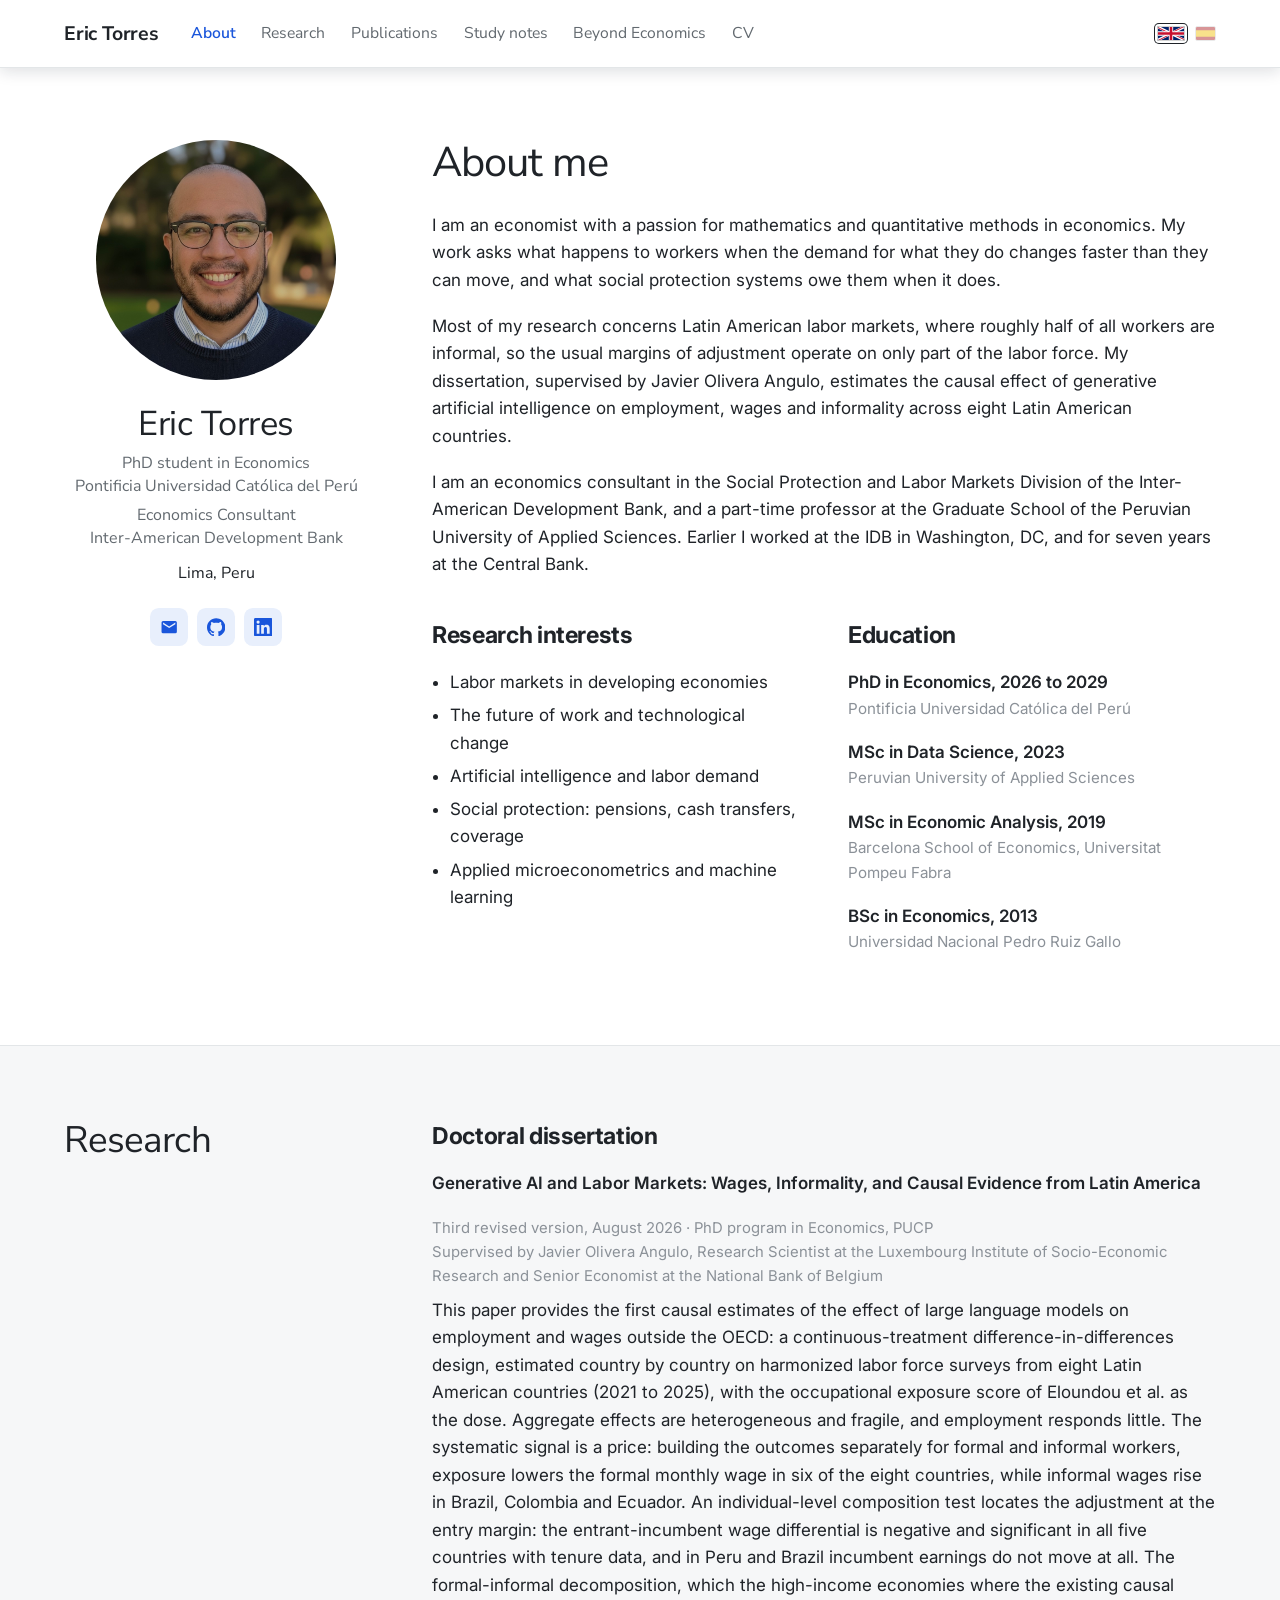
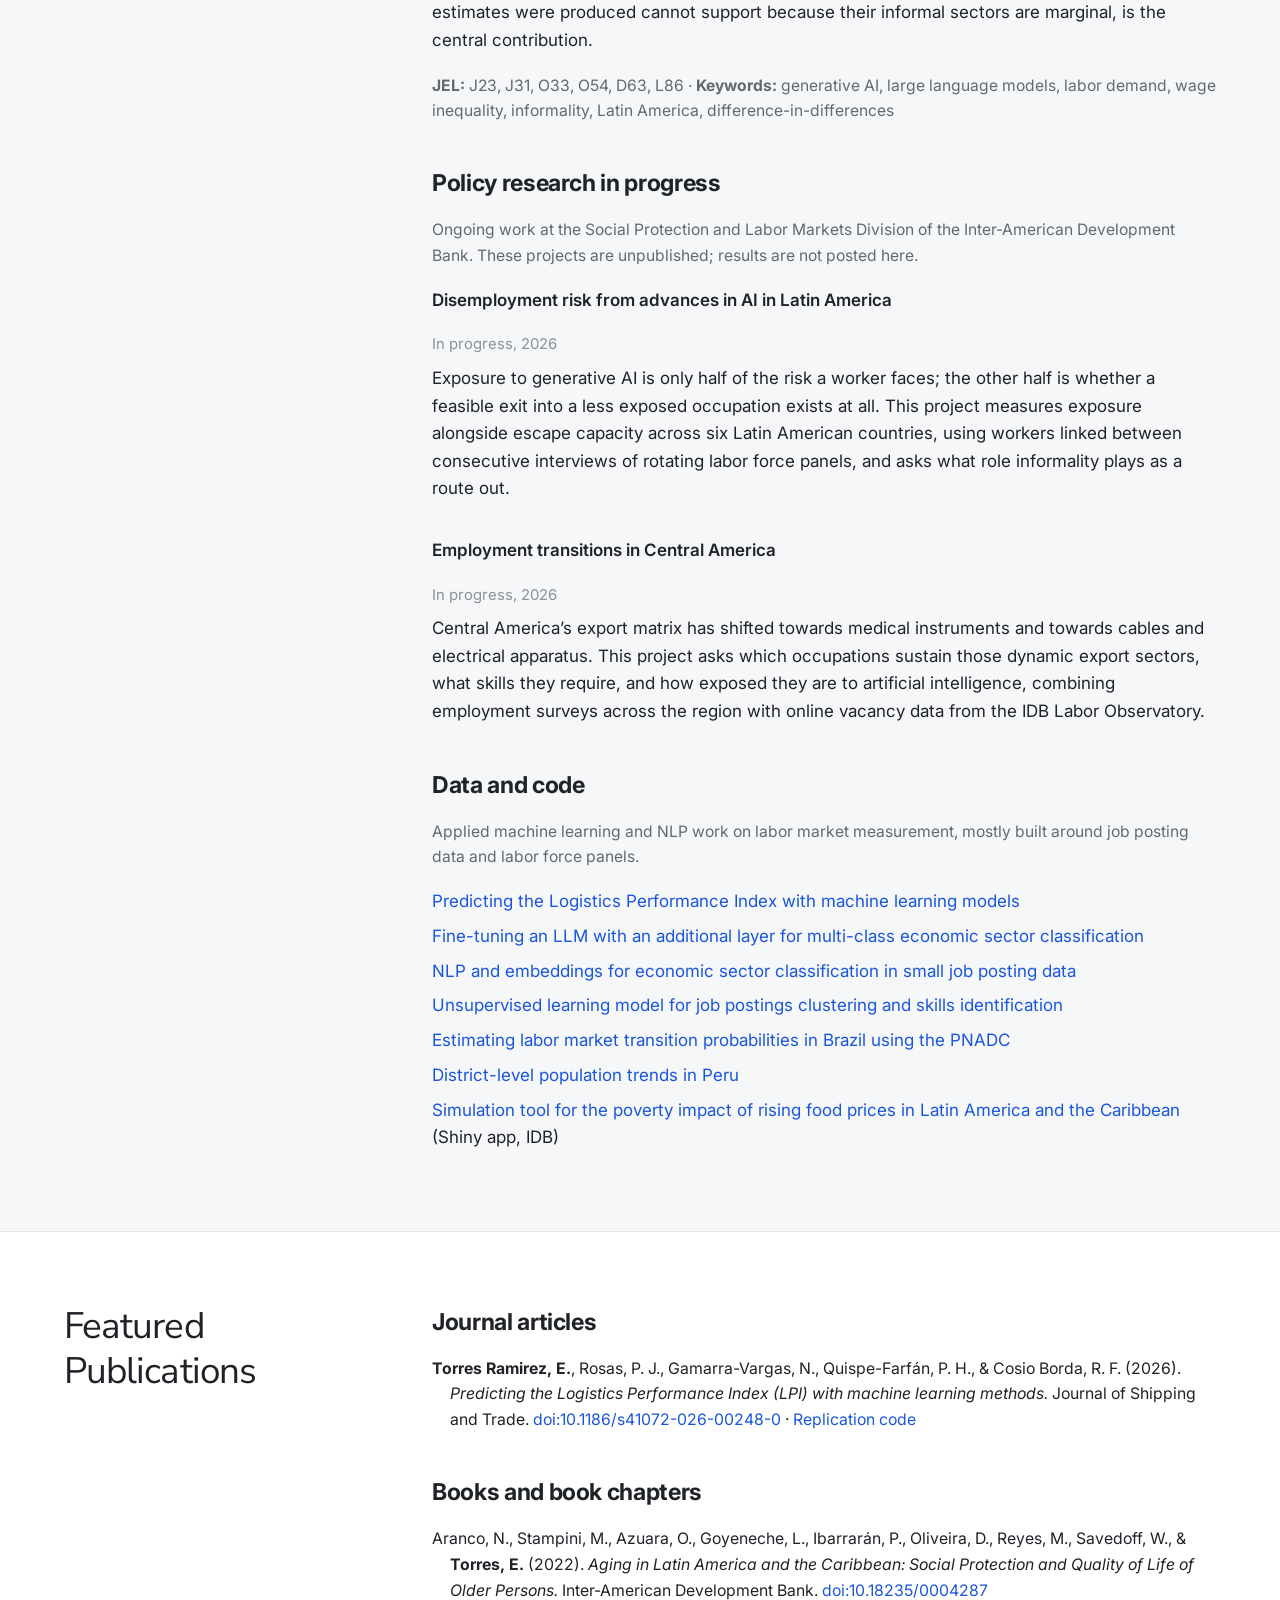
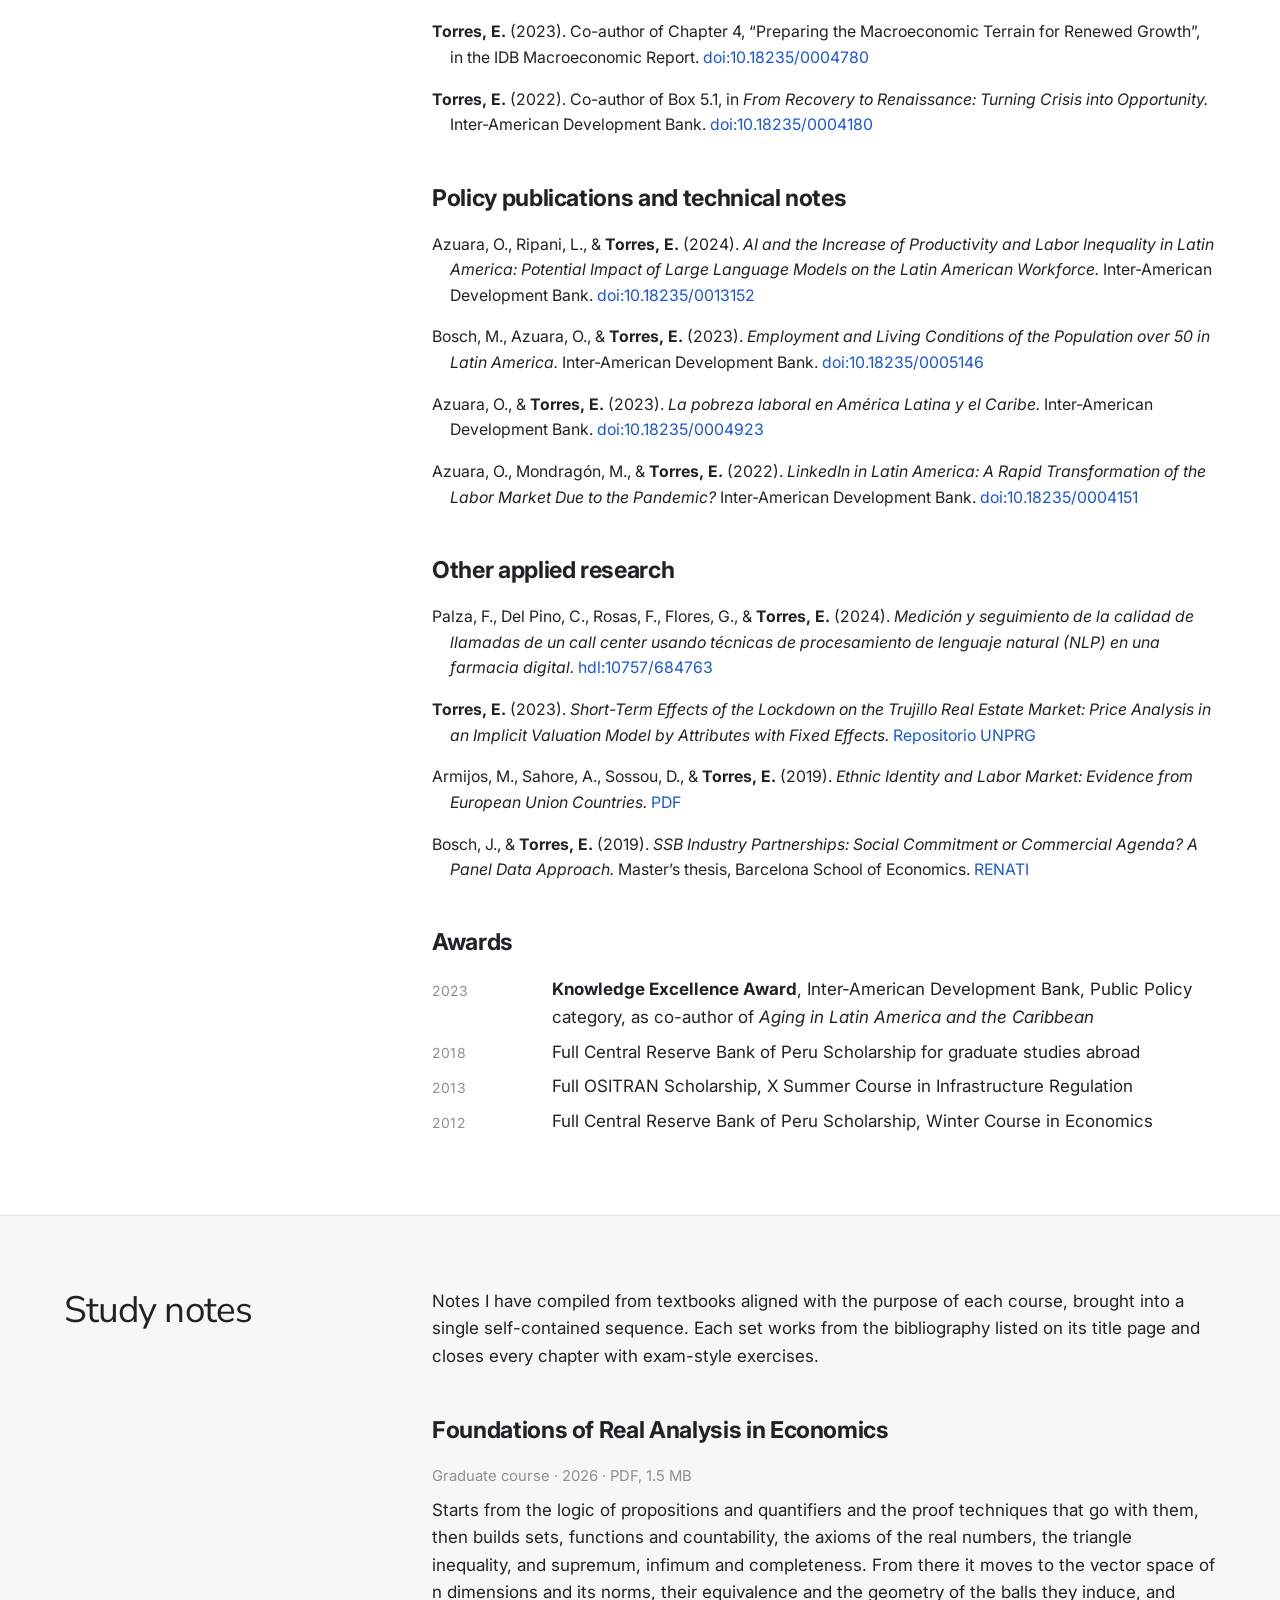
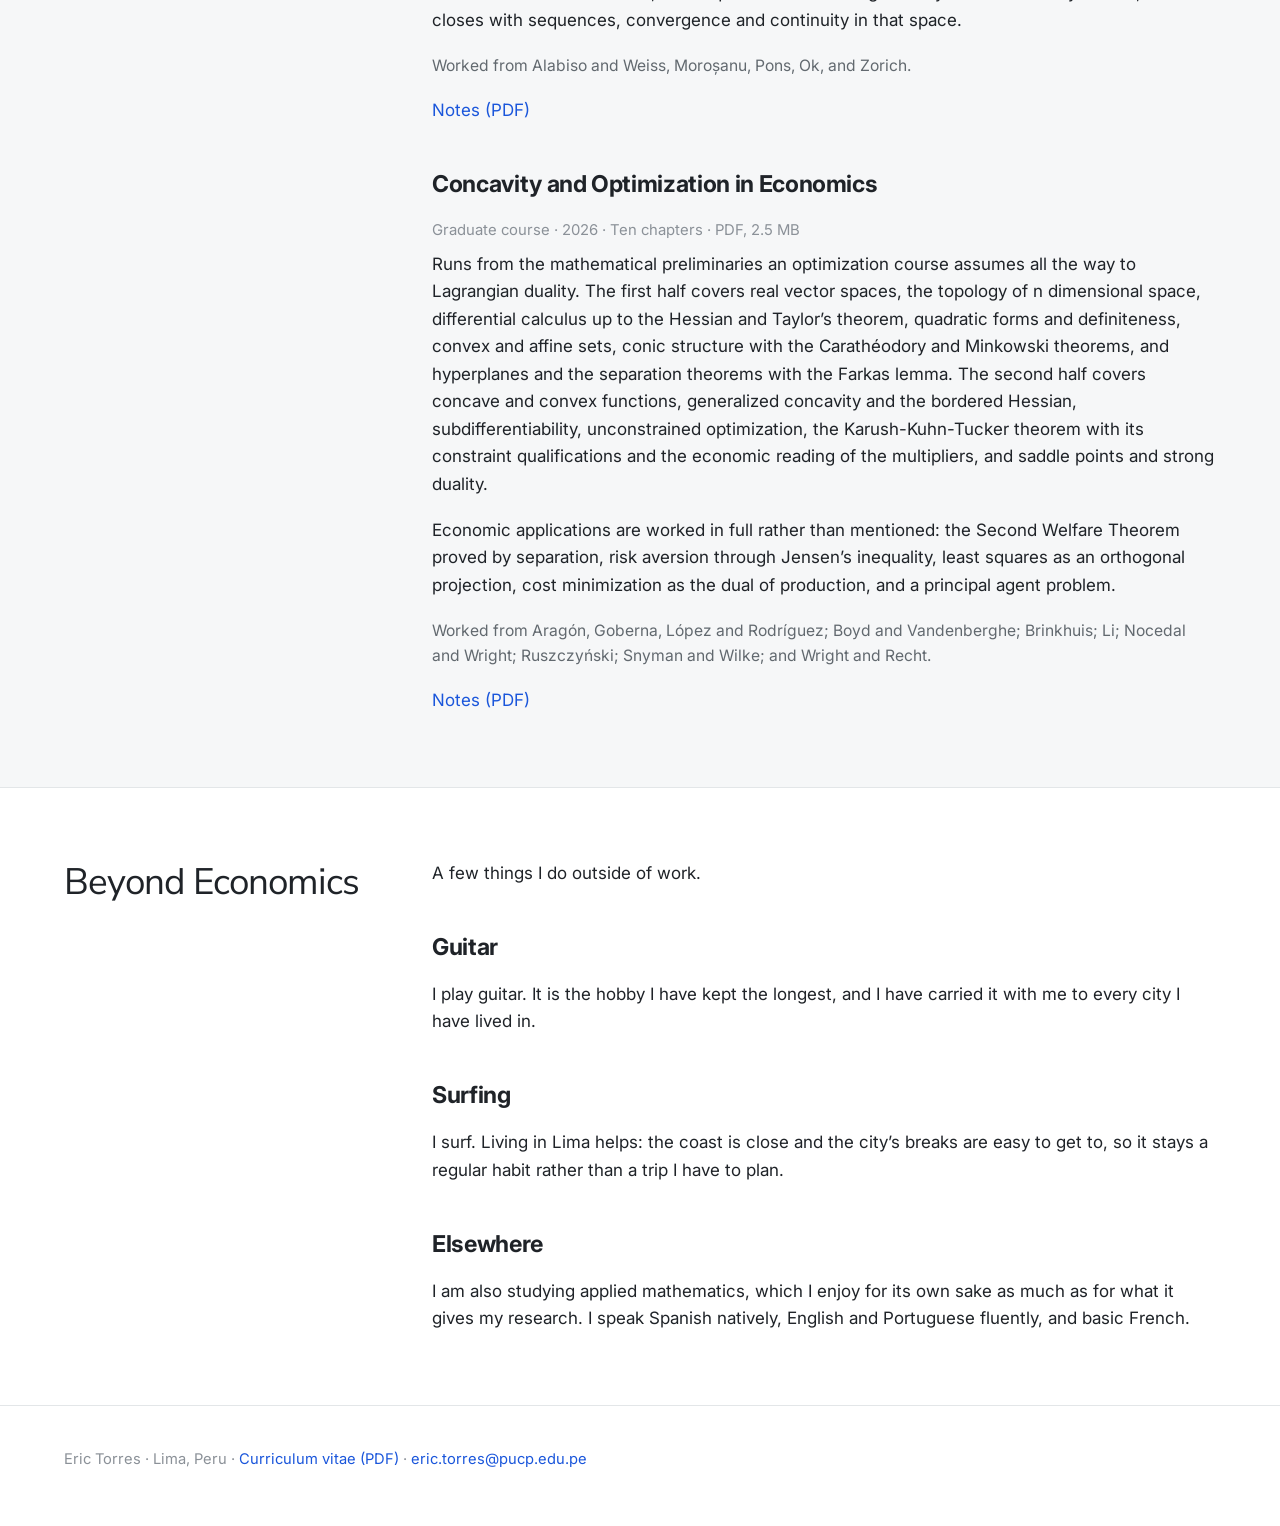
==== commit 5b3c475a: "Match the first paragraph size to the rest of the body text Co-Authored-By: Claude Opus 5 (1M contex" ====
--- a/index.html
+++ b/index.html
@@ -8,7 +8,7 @@
 <link rel="preconnect" href="https://fonts.googleapis.com">
 <link rel="preconnect" href="https://fonts.gstatic.com" crossorigin>
 <link rel="stylesheet" href="https://fonts.googleapis.com/css2?family=Inter:wght@400;500;600;700&family=Nunito+Sans:wght@400;600;700&display=swap">
-<link rel="stylesheet" href="assets/css/style.css?v=9">
+<link rel="stylesheet" href="assets/css/style.css?v=10">
 </head>
 <body>
 
--- a/assets/css/style.css
+++ b/assets/css/style.css
@@ -213,8 +213,6 @@
 
 p { margin: 0 0 1.15rem; }
 p:last-child { margin-bottom: 0; }
-
-.lede { font-size: 1.14rem; }
 
 .meta { color: var(--faint); font-size: 0.93rem; margin: 0 0 0.55rem; }
 
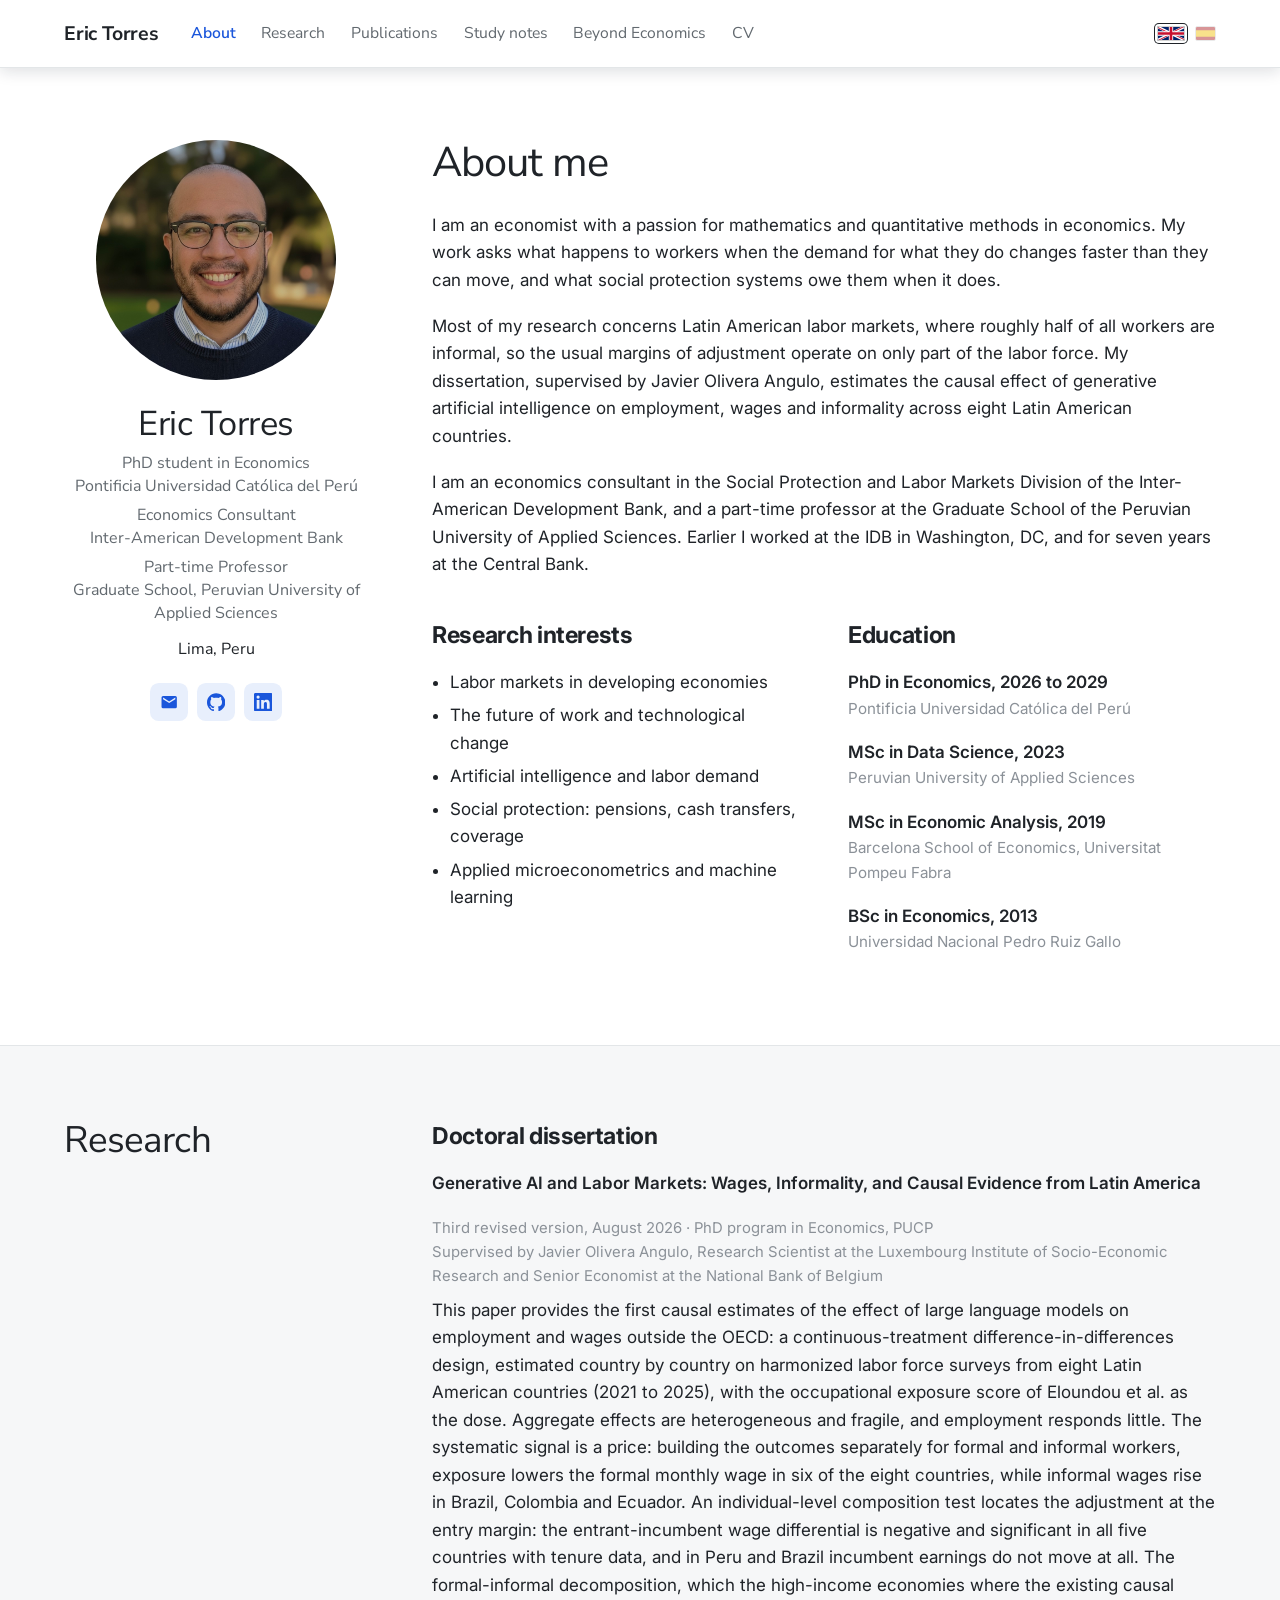
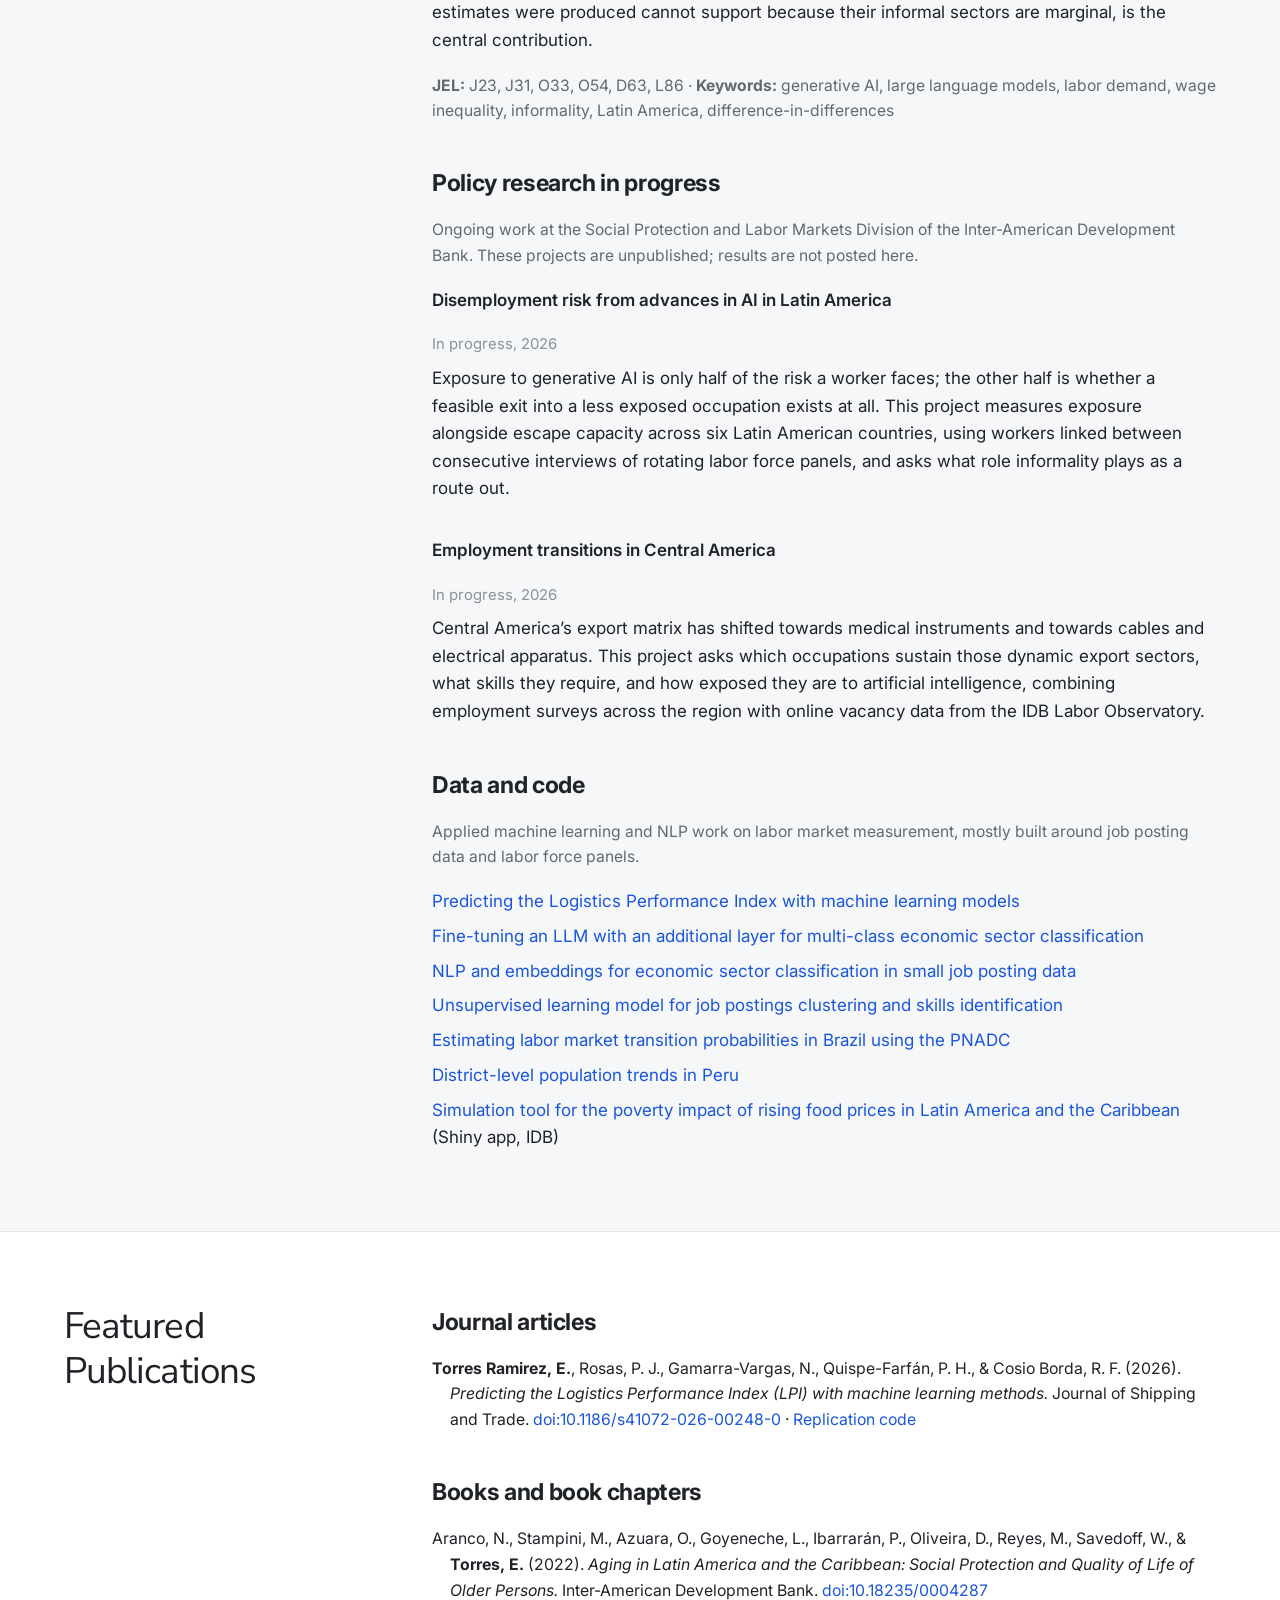
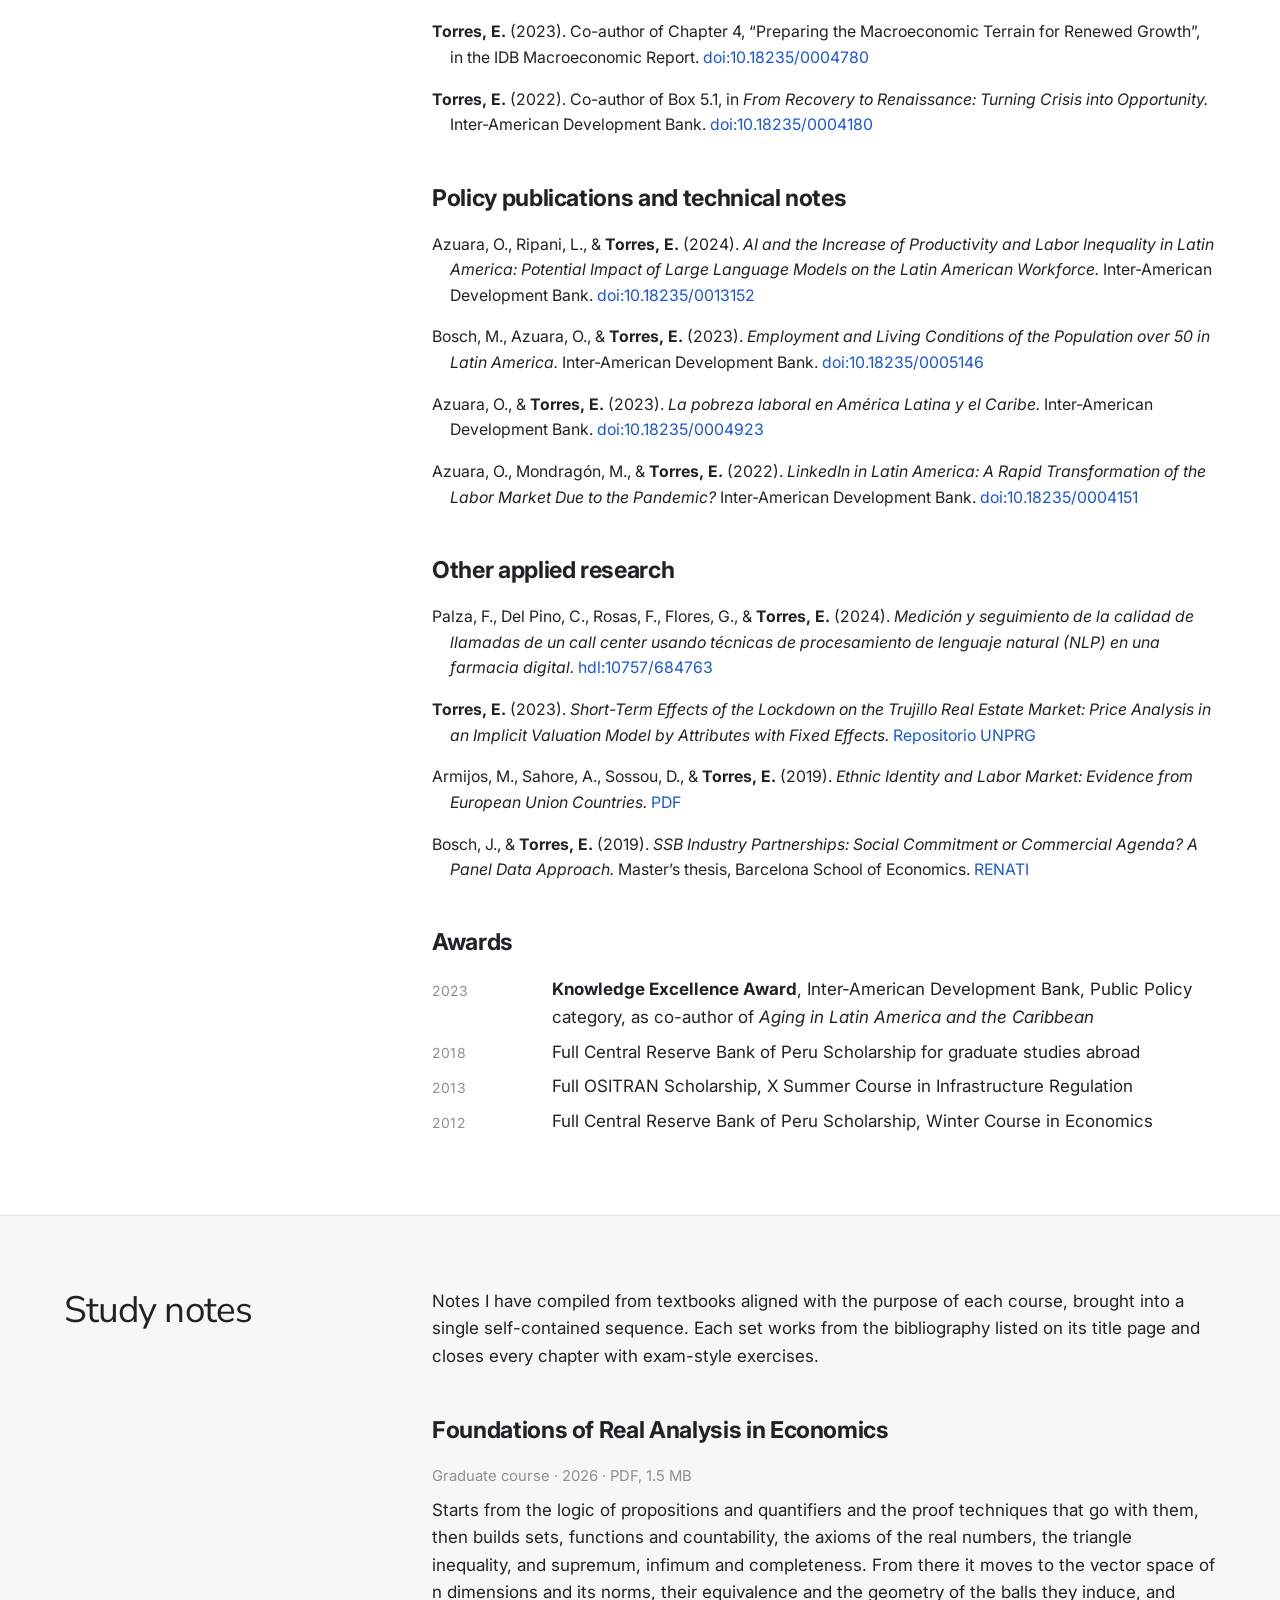
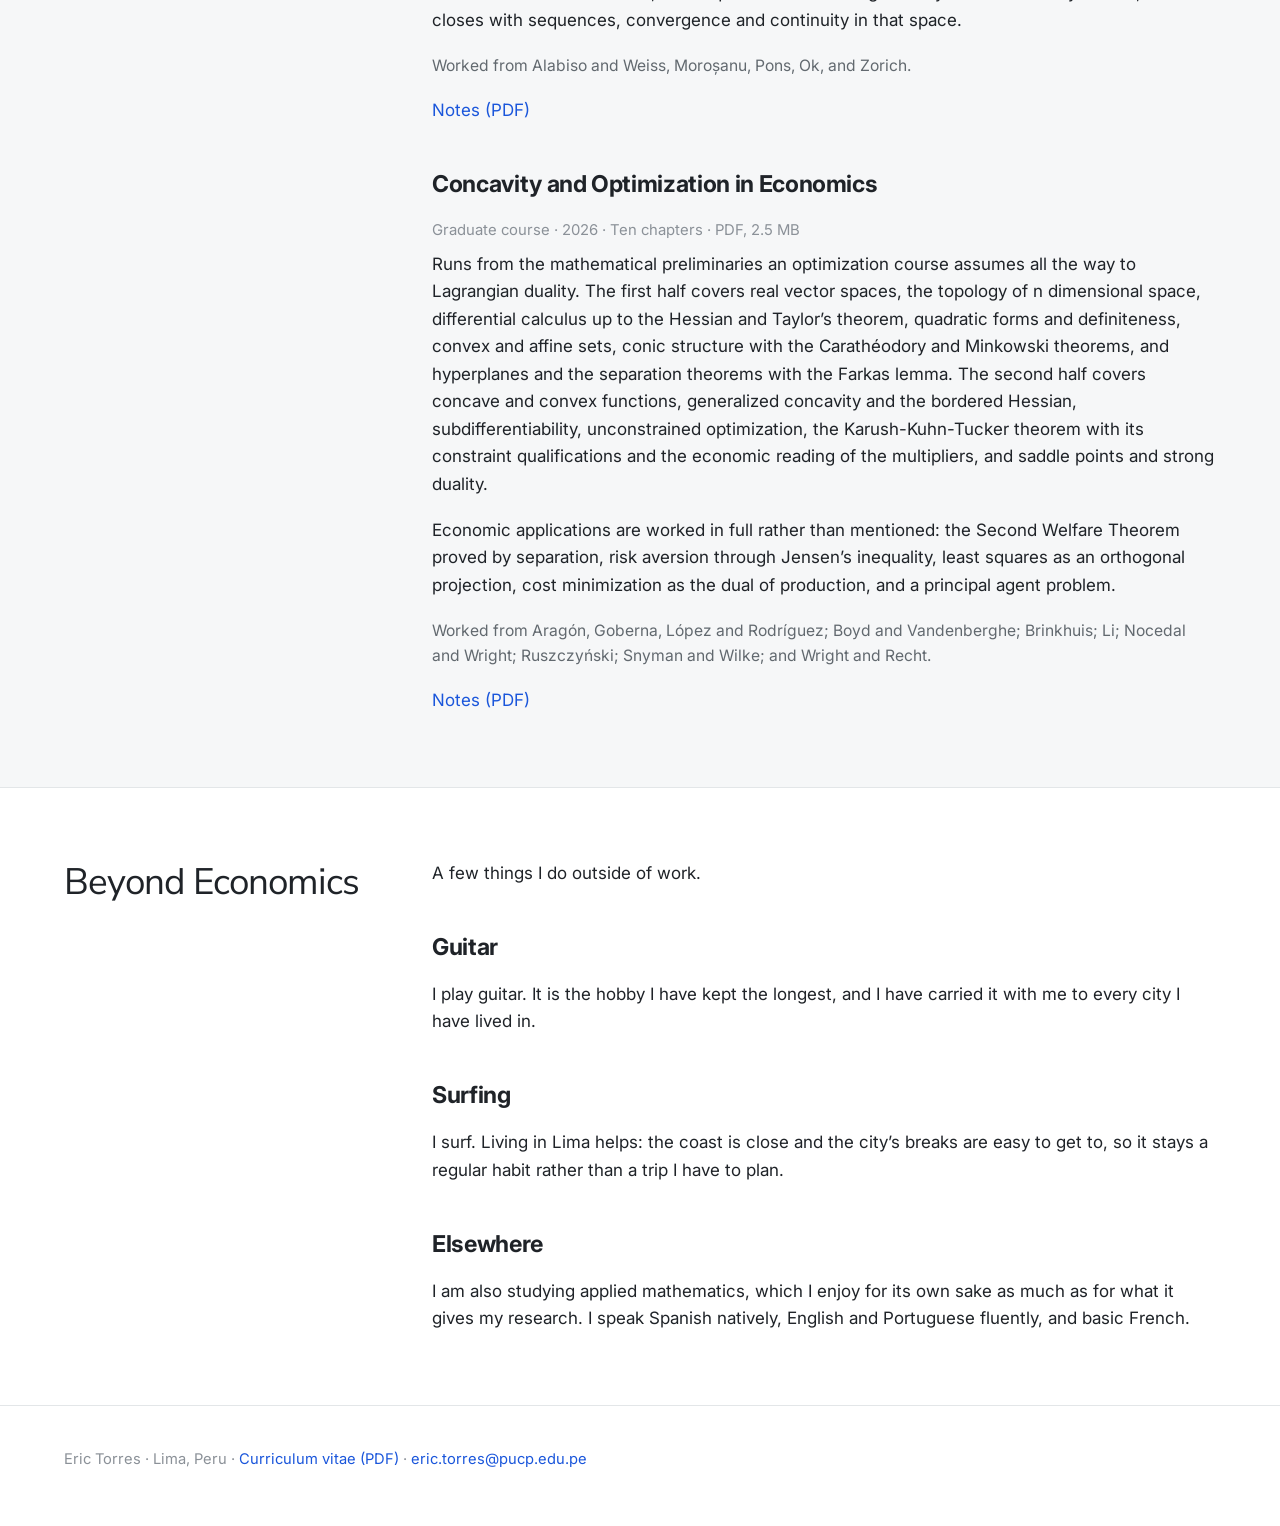
==== commit b71307ec: "Add the part-time professor role to the profile card" ====
--- a/index.html
+++ b/index.html
@@ -8,7 +8,7 @@
 <link rel="preconnect" href="https://fonts.googleapis.com">
 <link rel="preconnect" href="https://fonts.gstatic.com" crossorigin>
 <link rel="stylesheet" href="https://fonts.googleapis.com/css2?family=Inter:wght@400;500;600;700&family=Nunito+Sans:wght@400;600;700&display=swap">
-<link rel="stylesheet" href="assets/css/style.css?v=10">
+<link rel="stylesheet" href="assets/css/style.css?v=12">
 </head>
 <body>
 
@@ -39,6 +39,7 @@
       <p class="name">Eric Torres</p>
       <p class="role">PhD student in Economics<br>Pontificia Universidad Católica del Perú</p>
       <p class="role">Economics Consultant<br>Inter-American Development Bank</p>
+      <p class="role">Part-time Professor<br>Graduate School, Peruvian University of Applied Sciences</p>
       <p class="place">Lima, Peru</p>
       <div class="icons">
         <a href="mailto:eric.torres@pucp.edu.pe" title="Email" aria-label="Email"><svg viewBox="0 0 24 24" aria-hidden="true"><path d="M20 4H4a2 2 0 0 0-2 2v12a2 2 0 0 0 2 2h16a2 2 0 0 0 2-2V6a2 2 0 0 0-2-2zm0 4.2-8 5-8-5V6l8 5 8-5v2.2z"/></svg></a>
@@ -50,7 +51,7 @@
     <div class="col-main">
       <h1 class="light">About me</h1>
 
-      <p class="lede">
+      <p>
         I am an economist with a passion for mathematics and quantitative methods in
         economics. My work asks what happens to workers when the demand for what they do
         changes faster than they can move, and what social protection systems owe them when
@@ -279,7 +280,7 @@
     <h1 class="sectitle">Study notes</h1>
     <div class="col-main">
 
-      <p class="lede">
+      <p>
         Notes I have compiled from textbooks aligned with the purpose of each course, brought
         into a single self-contained sequence. Each set works from the bibliography listed on
         its title page and closes every chapter with exam-style exercises.
@@ -335,7 +336,7 @@
     <h1 class="sectitle">Beyond Economics</h1>
     <div class="col-main">
 
-      <p class="lede">A few things I do outside of work.</p>
+      <p>A few things I do outside of work.</p>
 
       <h2>Guitar</h2>
       <p>
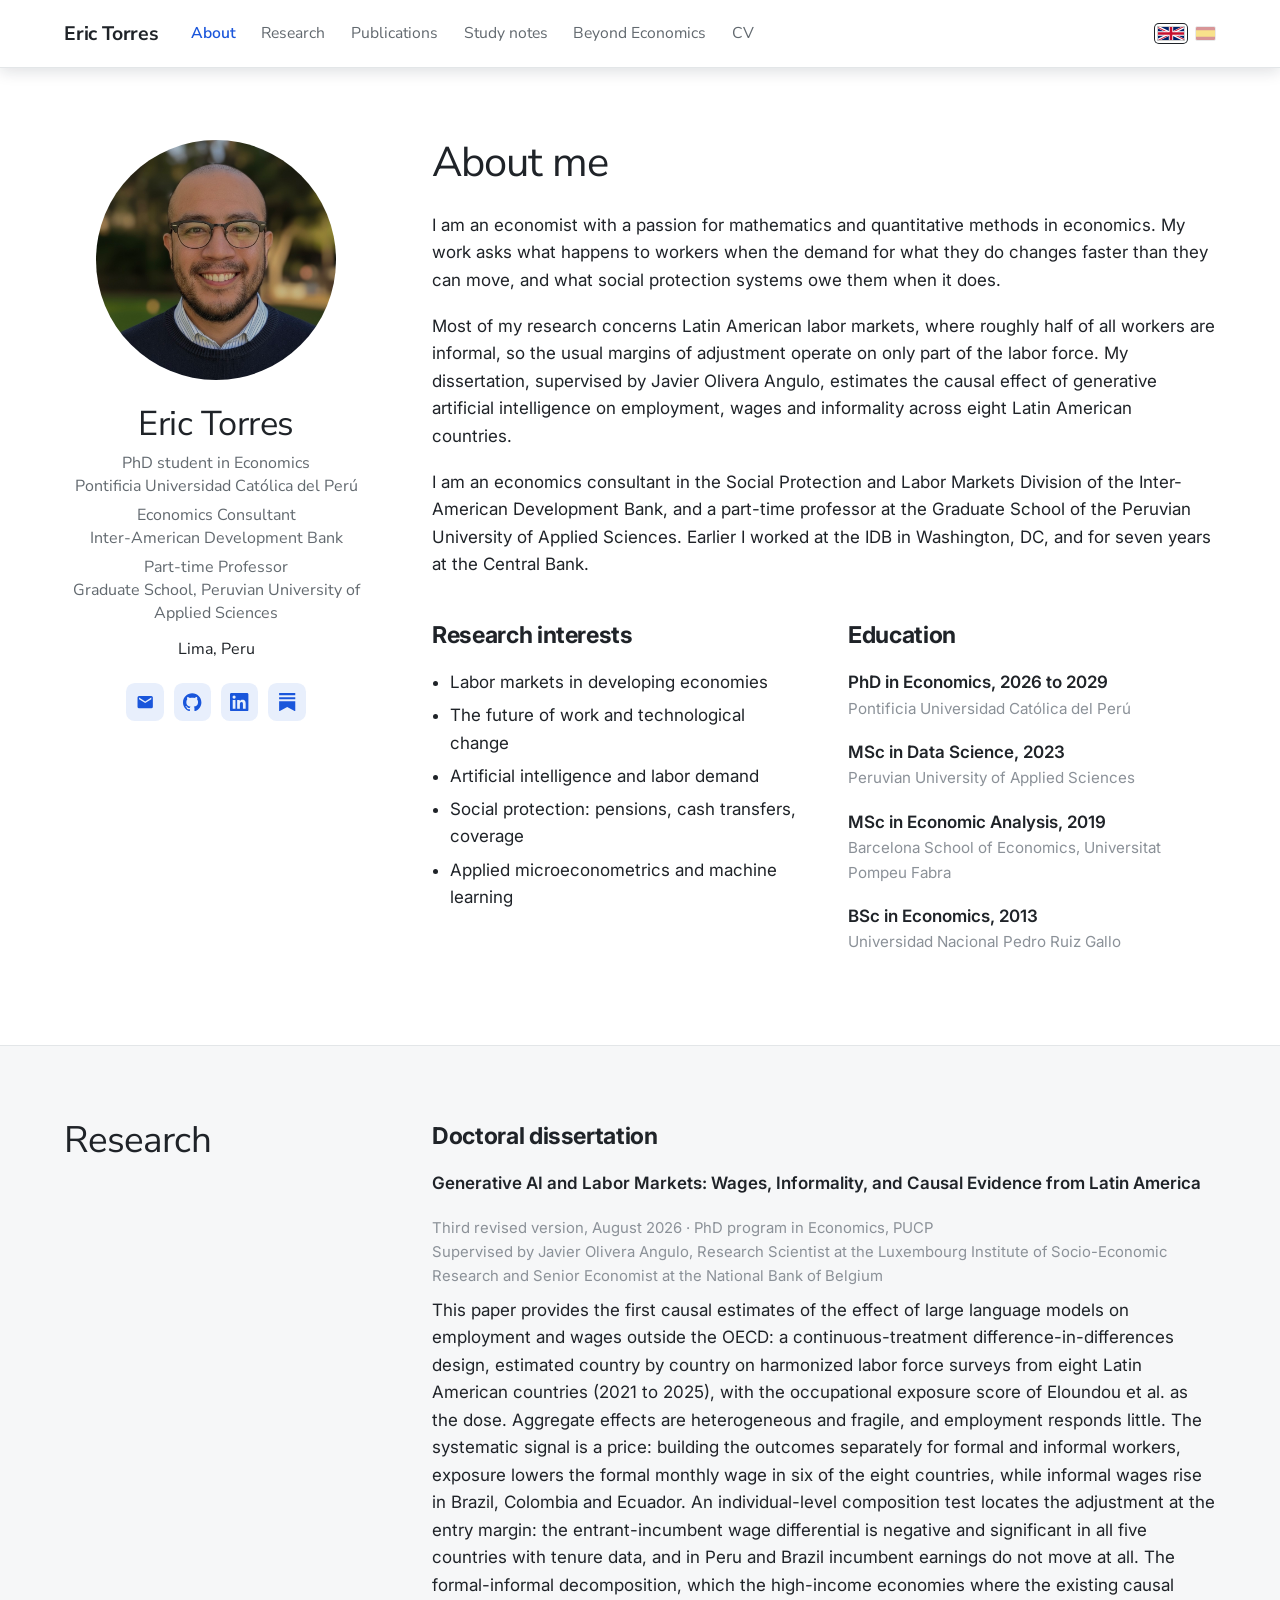
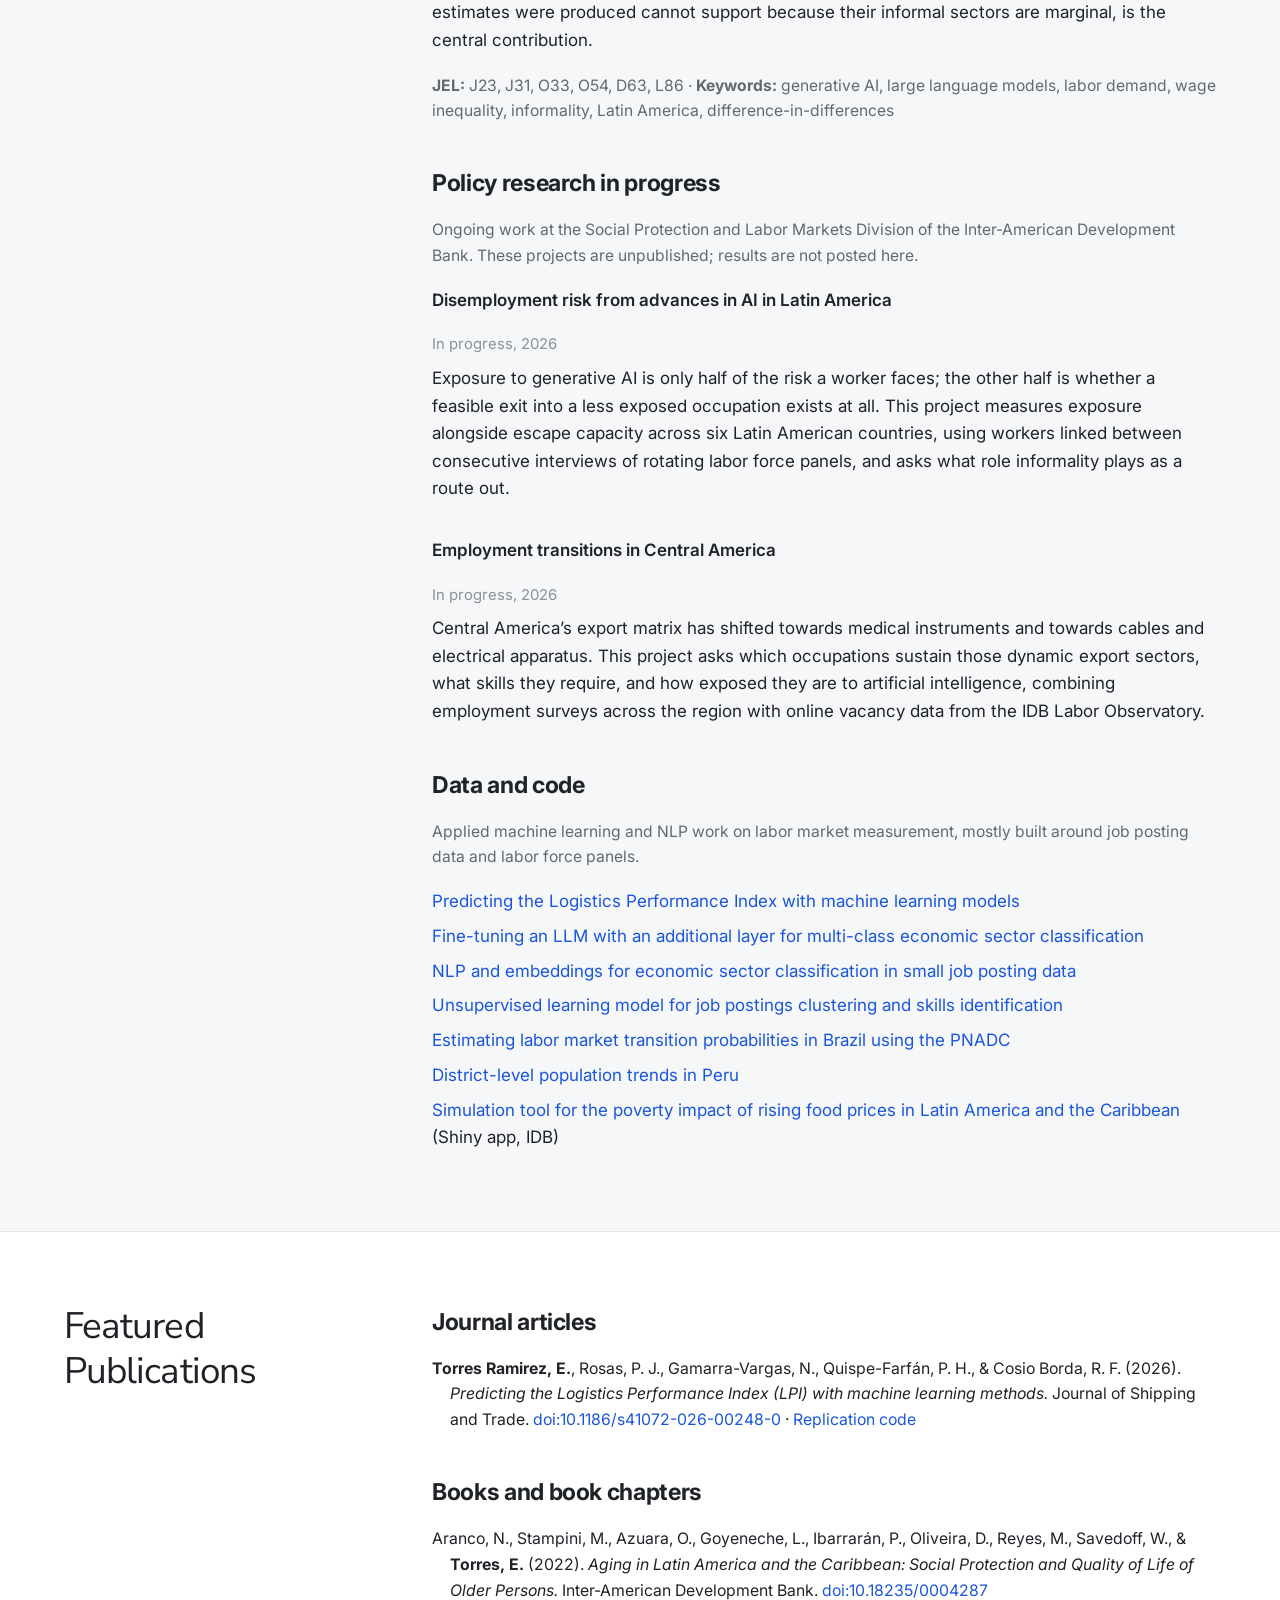
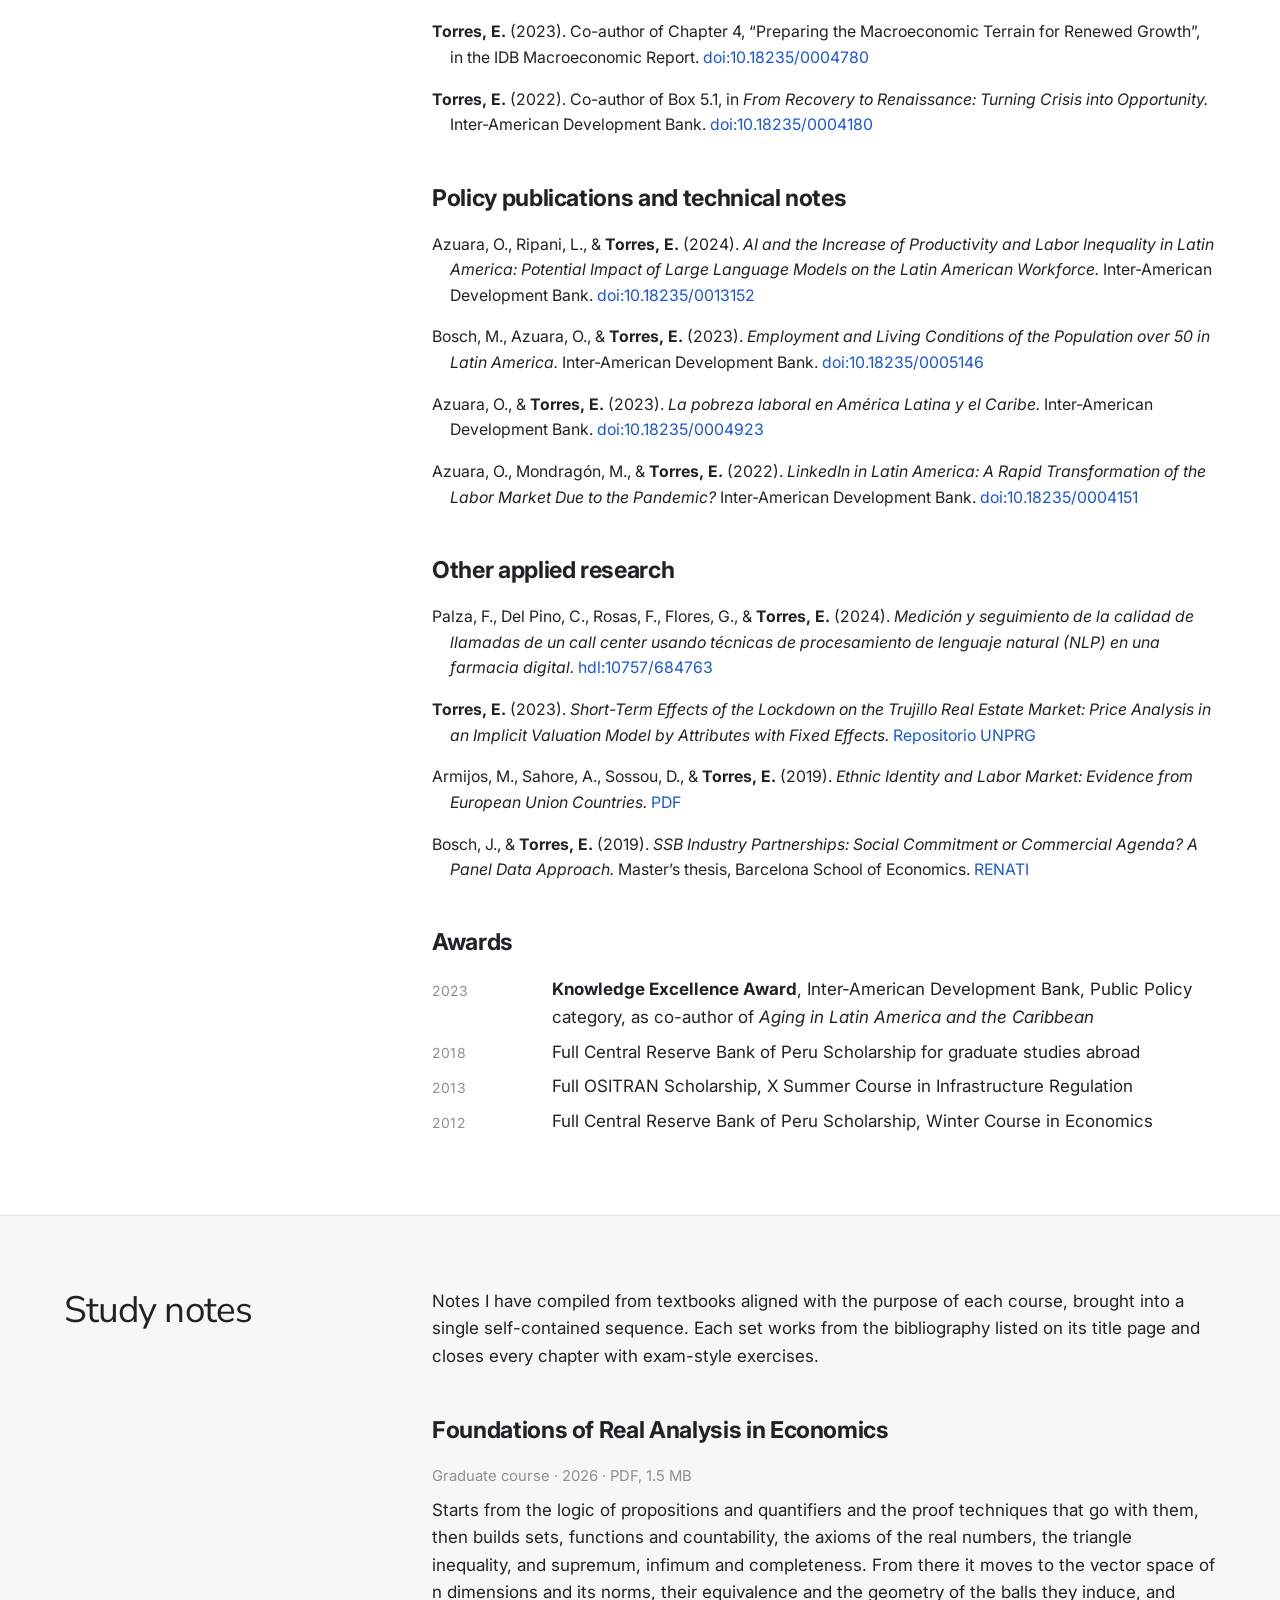
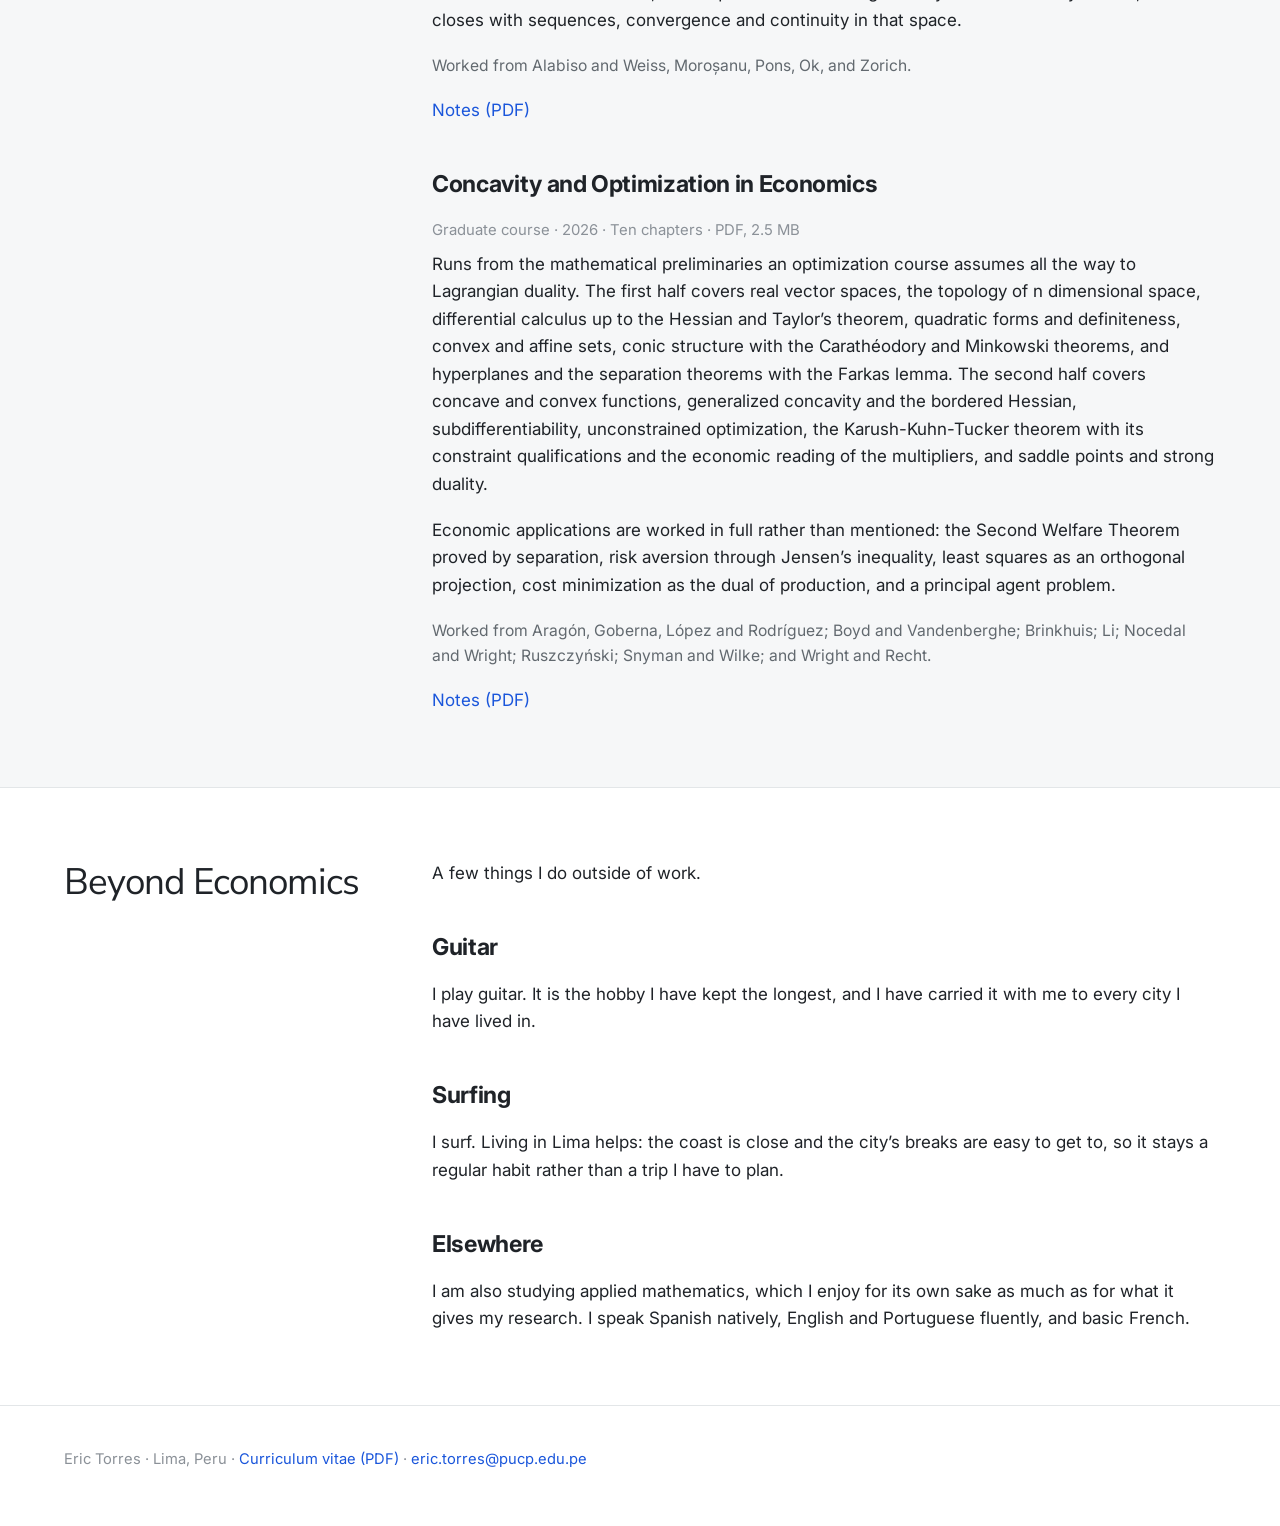
==== commit 4cac2a26: "Add the Substack link to the contact icons Co-Authored-By: Claude Opus 5 (1M context) <noreply@anthr" ====
--- a/index.html
+++ b/index.html
@@ -8,7 +8,7 @@
 <link rel="preconnect" href="https://fonts.googleapis.com">
 <link rel="preconnect" href="https://fonts.gstatic.com" crossorigin>
 <link rel="stylesheet" href="https://fonts.googleapis.com/css2?family=Inter:wght@400;500;600;700&family=Nunito+Sans:wght@400;600;700&display=swap">
-<link rel="stylesheet" href="assets/css/style.css?v=12">
+<link rel="stylesheet" href="assets/css/style.css?v=13">
 </head>
 <body>
 
@@ -45,6 +45,7 @@
         <a href="mailto:eric.torres@pucp.edu.pe" title="Email" aria-label="Email"><svg viewBox="0 0 24 24" aria-hidden="true"><path d="M20 4H4a2 2 0 0 0-2 2v12a2 2 0 0 0 2 2h16a2 2 0 0 0 2-2V6a2 2 0 0 0-2-2zm0 4.2-8 5-8-5V6l8 5 8-5v2.2z"/></svg></a>
         <a href="https://github.com/etorresram" title="GitHub" aria-label="GitHub"><svg viewBox="0 0 24 24" aria-hidden="true"><path d="M12 .297c-6.63 0-12 5.373-12 12 0 5.303 3.438 9.8 8.205 11.385.6.113.82-.258.82-.577 0-.285-.01-1.04-.015-2.04-3.338.724-4.042-1.61-4.042-1.61C4.422 18.07 3.633 17.7 3.633 17.7c-1.087-.744.084-.729.084-.729 1.205.084 1.838 1.236 1.838 1.236 1.07 1.835 2.809 1.305 3.495.998.108-.776.417-1.305.76-1.605-2.665-.3-5.466-1.332-5.466-5.93 0-1.31.465-2.38 1.235-3.22-.135-.303-.54-1.523.105-3.176 0 0 1.005-.322 3.3 1.23.96-.267 1.98-.399 3-.405 1.02.006 2.04.138 3 .405 2.28-1.552 3.285-1.23 3.285-1.23.645 1.653.24 2.873.12 3.176.765.84 1.23 1.91 1.23 3.22 0 4.61-2.805 5.625-5.475 5.92.42.36.81 1.096.81 2.22 0 1.606-.015 2.896-.015 3.286 0 .315.21.69.825.57C20.565 22.092 24 17.592 24 12.297c0-6.627-5.373-12-12-12"/></svg></a>
         <a href="https://www.linkedin.com/in/etorresram/" title="LinkedIn" aria-label="LinkedIn"><svg viewBox="0 0 24 24" aria-hidden="true"><path d="M20.447 20.452h-3.554v-5.569c0-1.328-.027-3.037-1.852-3.037-1.853 0-2.136 1.445-2.136 2.939v5.667H9.351V9h3.414v1.561h.046c.477-.9 1.637-1.85 3.37-1.85 3.601 0 4.267 2.37 4.267 5.455v6.286zM5.337 7.433a2.062 2.062 0 0 1-2.063-2.065 2.064 2.064 0 1 1 2.063 2.065zm1.782 13.019H3.555V9h3.564v11.452zM22.225 0H1.771C.792 0 0 .774 0 1.729v20.542C0 23.227.792 24 1.771 24h20.451C23.2 24 24 23.227 24 22.271V1.729C24 .774 23.2 0 22.225 0z"/></svg></a>
+        <a href="https://substack.com/@etorresram" title="Substack" aria-label="Substack"><svg viewBox="0 0 24 24" aria-hidden="true"><path d="M22.539 8.242H1.46V5.406h21.08v2.836zM1.46 10.812V24L12 18.11 22.54 24V10.812H1.46zM22.54 0H1.46v2.836h21.08V0z"/></svg></a>
       </div>
     </aside>
 
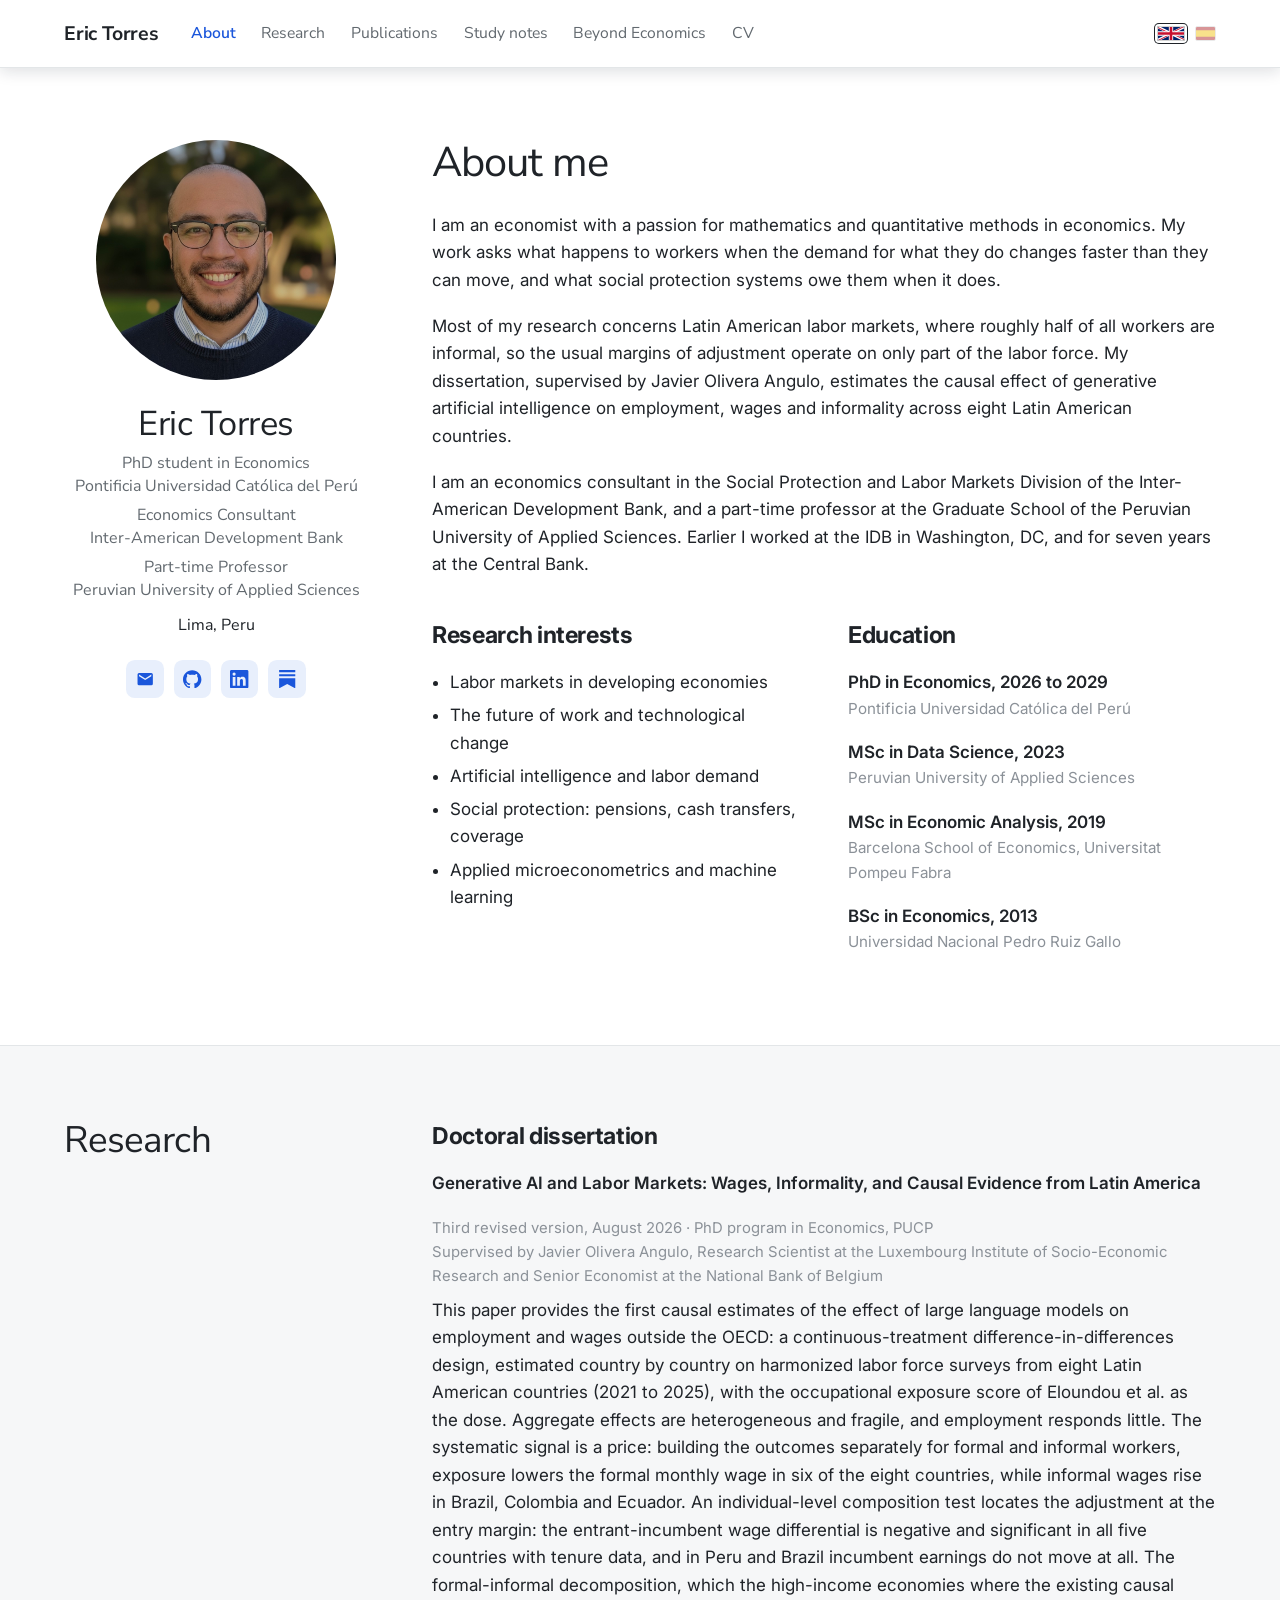
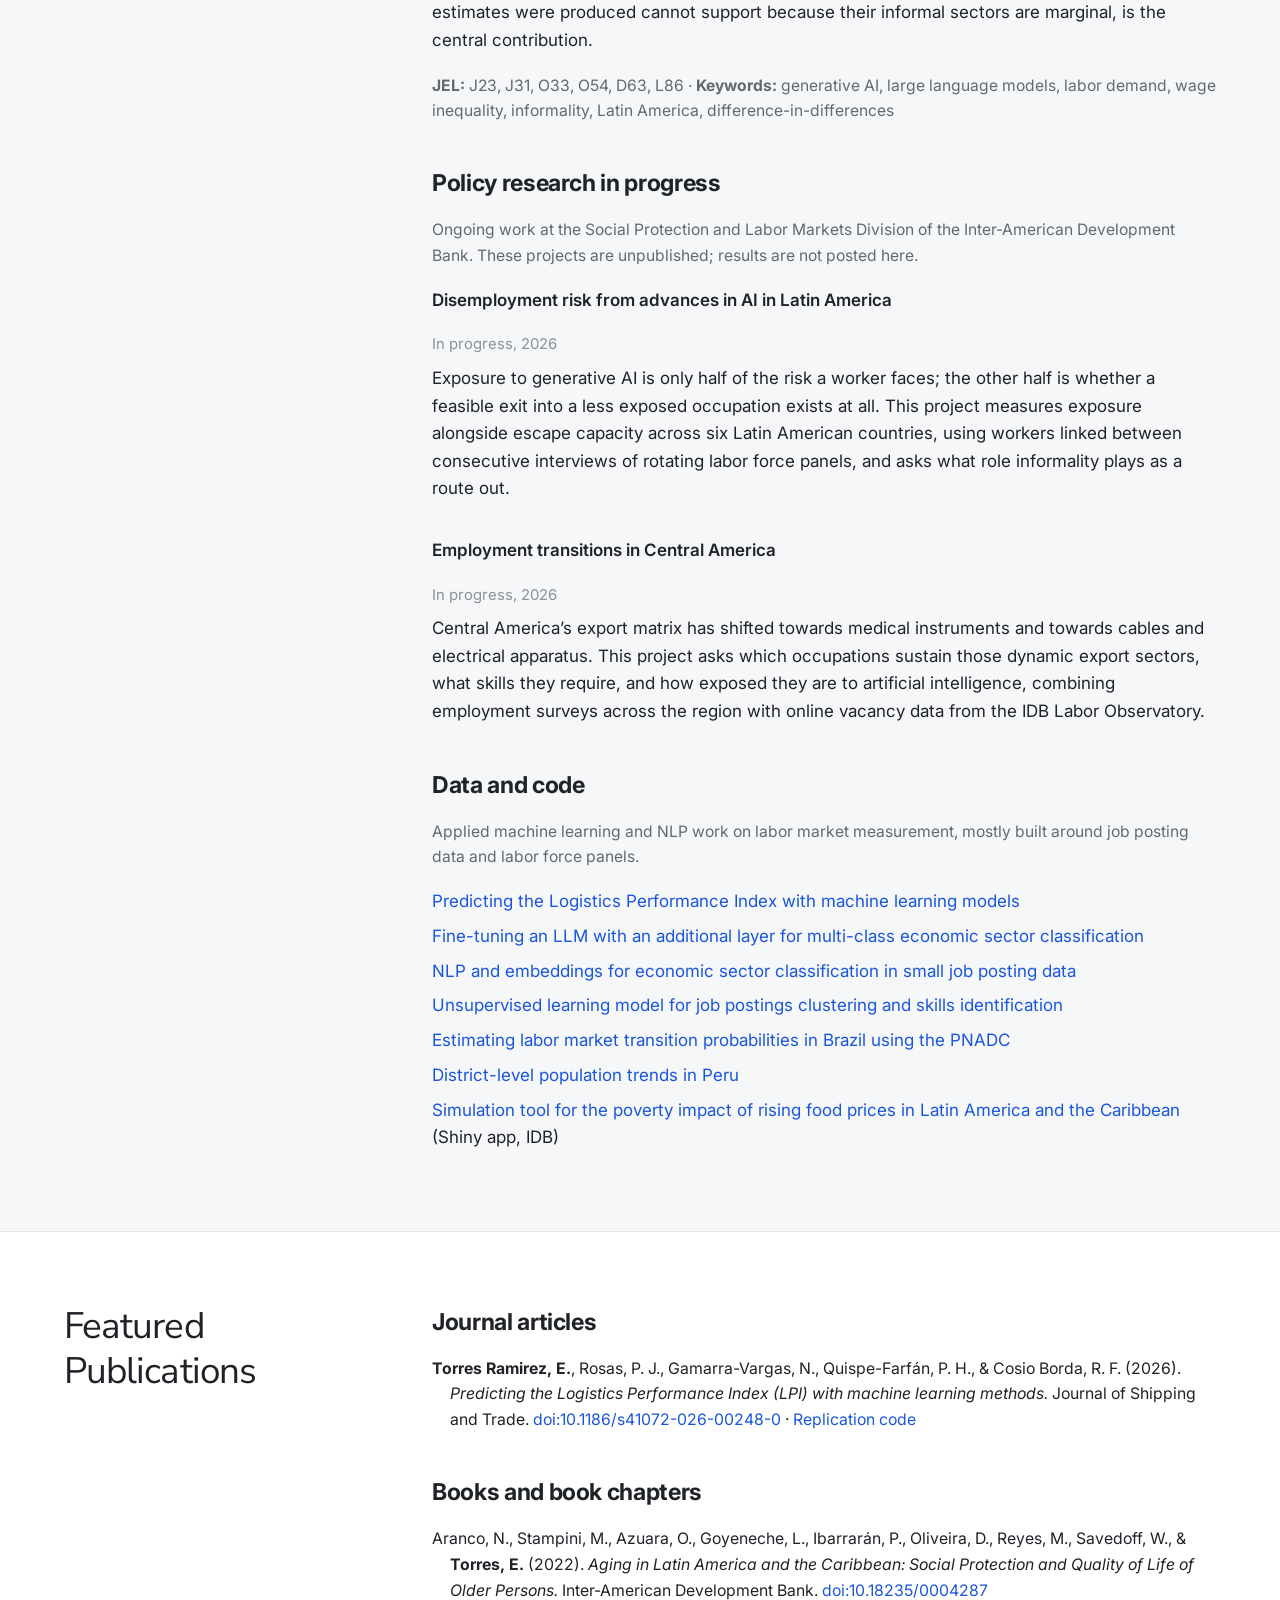
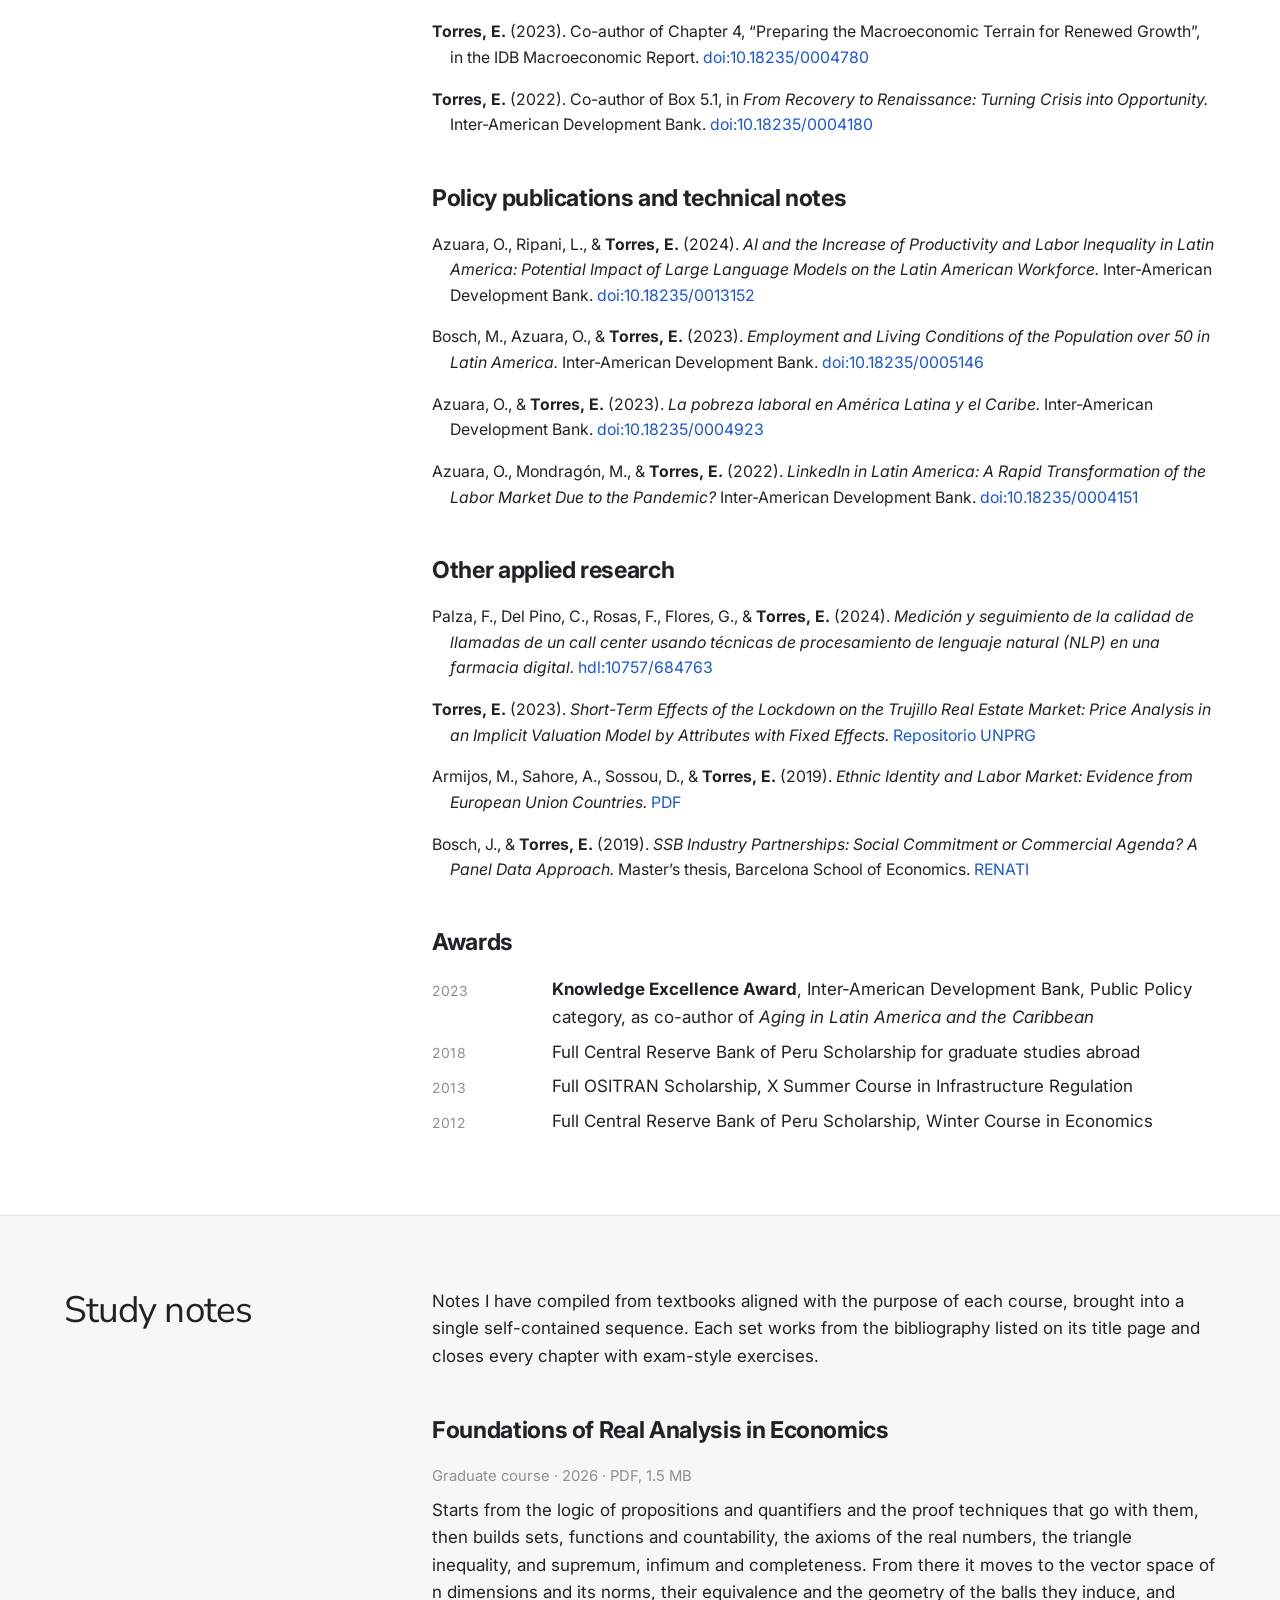
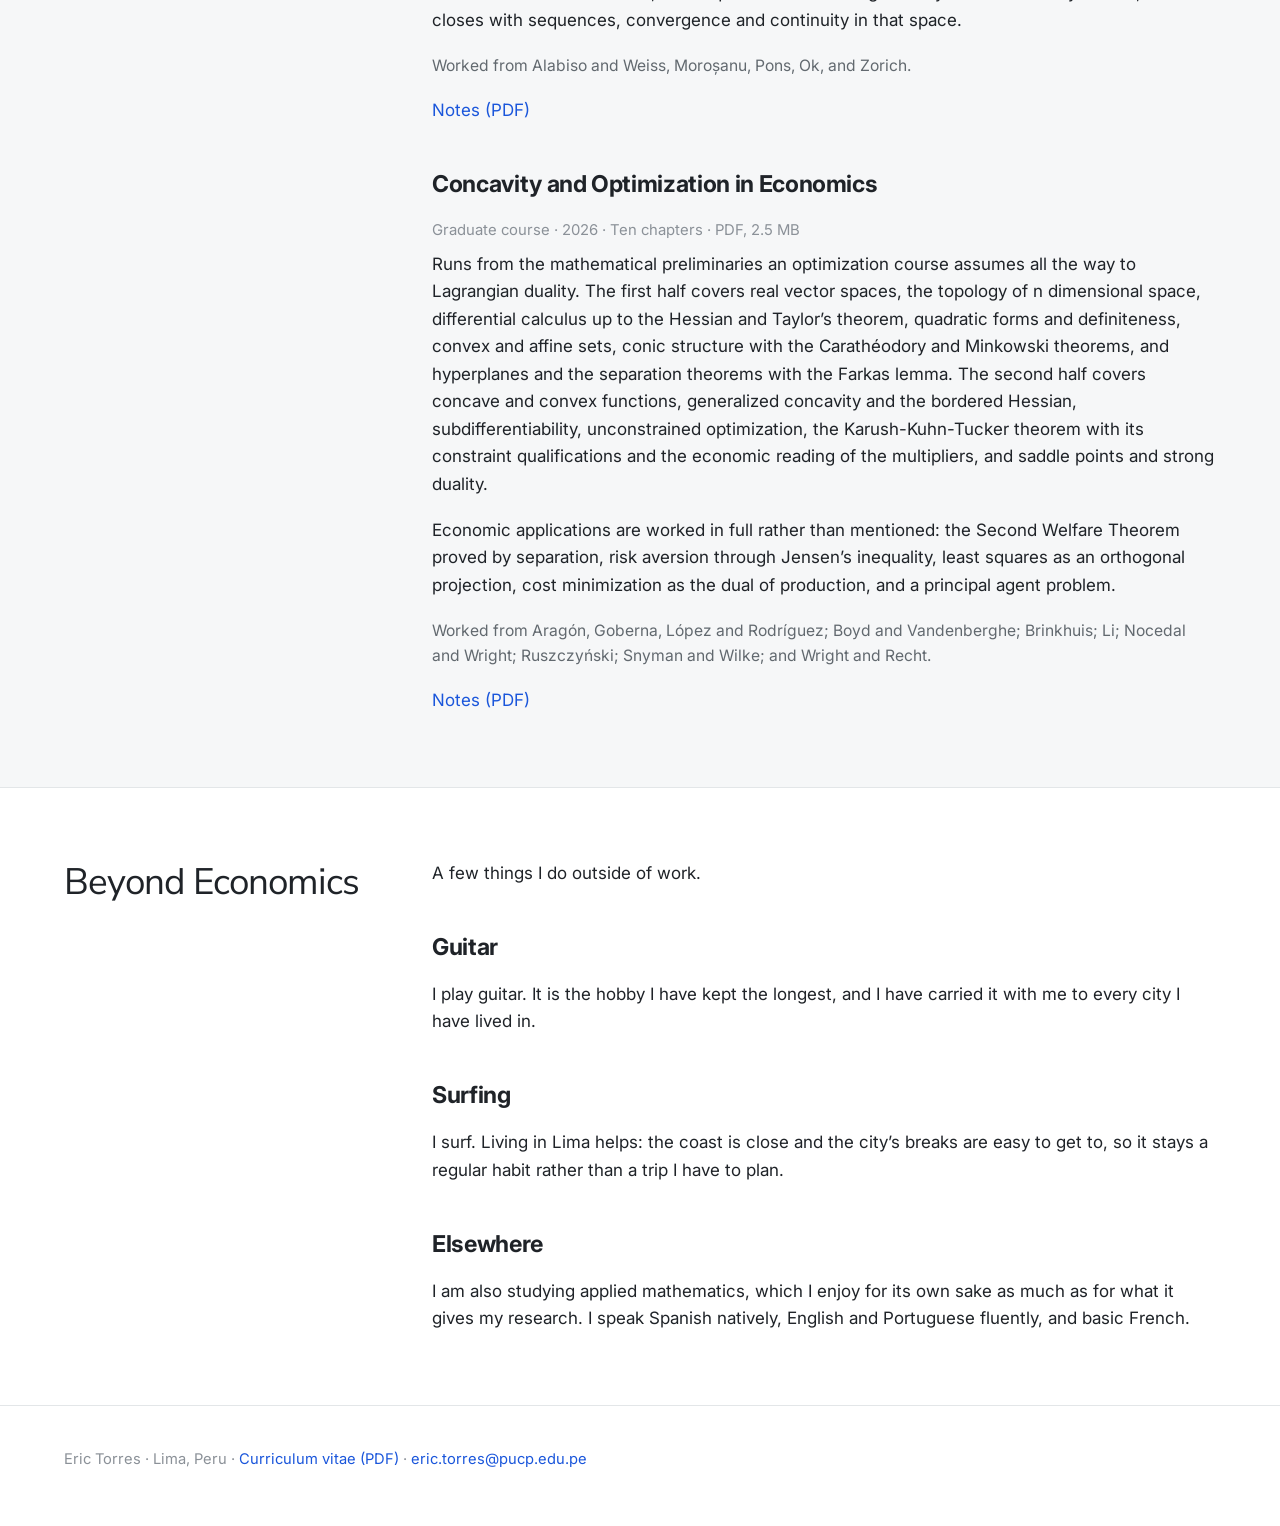
==== commit 2cc87bf6: "Drop the graduate school from the professor line" ====
--- a/index.html
+++ b/index.html
@@ -8,7 +8,7 @@
 <link rel="preconnect" href="https://fonts.googleapis.com">
 <link rel="preconnect" href="https://fonts.gstatic.com" crossorigin>
 <link rel="stylesheet" href="https://fonts.googleapis.com/css2?family=Inter:wght@400;500;600;700&family=Nunito+Sans:wght@400;600;700&display=swap">
-<link rel="stylesheet" href="assets/css/style.css?v=13">
+<link rel="stylesheet" href="assets/css/style.css?v=14">
 </head>
 <body>
 
@@ -39,7 +39,7 @@
       <p class="name">Eric Torres</p>
       <p class="role">PhD student in Economics<br>Pontificia Universidad Católica del Perú</p>
       <p class="role">Economics Consultant<br>Inter-American Development Bank</p>
-      <p class="role">Part-time Professor<br>Graduate School, Peruvian University of Applied Sciences</p>
+      <p class="role">Part-time Professor<br>Peruvian University of Applied Sciences</p>
       <p class="place">Lima, Peru</p>
       <div class="icons">
         <a href="mailto:eric.torres@pucp.edu.pe" title="Email" aria-label="Email"><svg viewBox="0 0 24 24" aria-hidden="true"><path d="M20 4H4a2 2 0 0 0-2 2v12a2 2 0 0 0 2 2h16a2 2 0 0 0 2-2V6a2 2 0 0 0-2-2zm0 4.2-8 5-8-5V6l8 5 8-5v2.2z"/></svg></a>
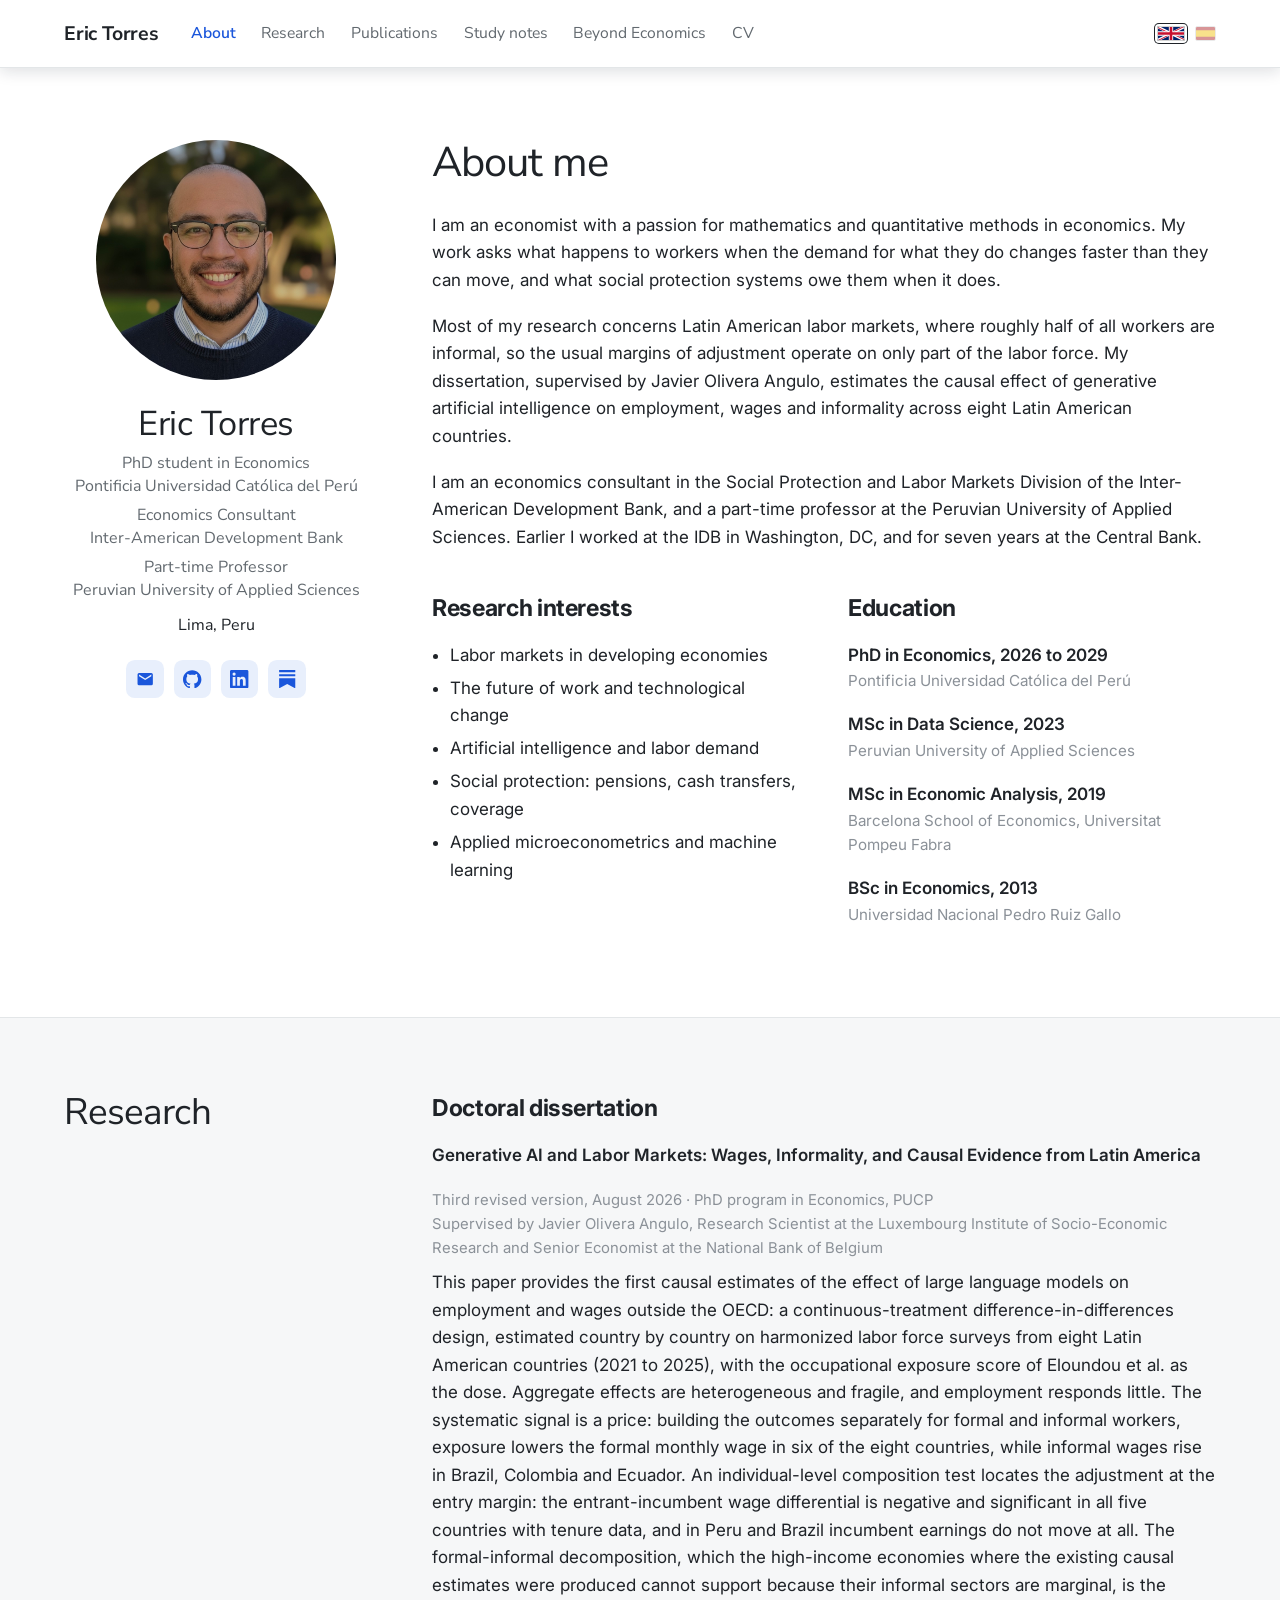
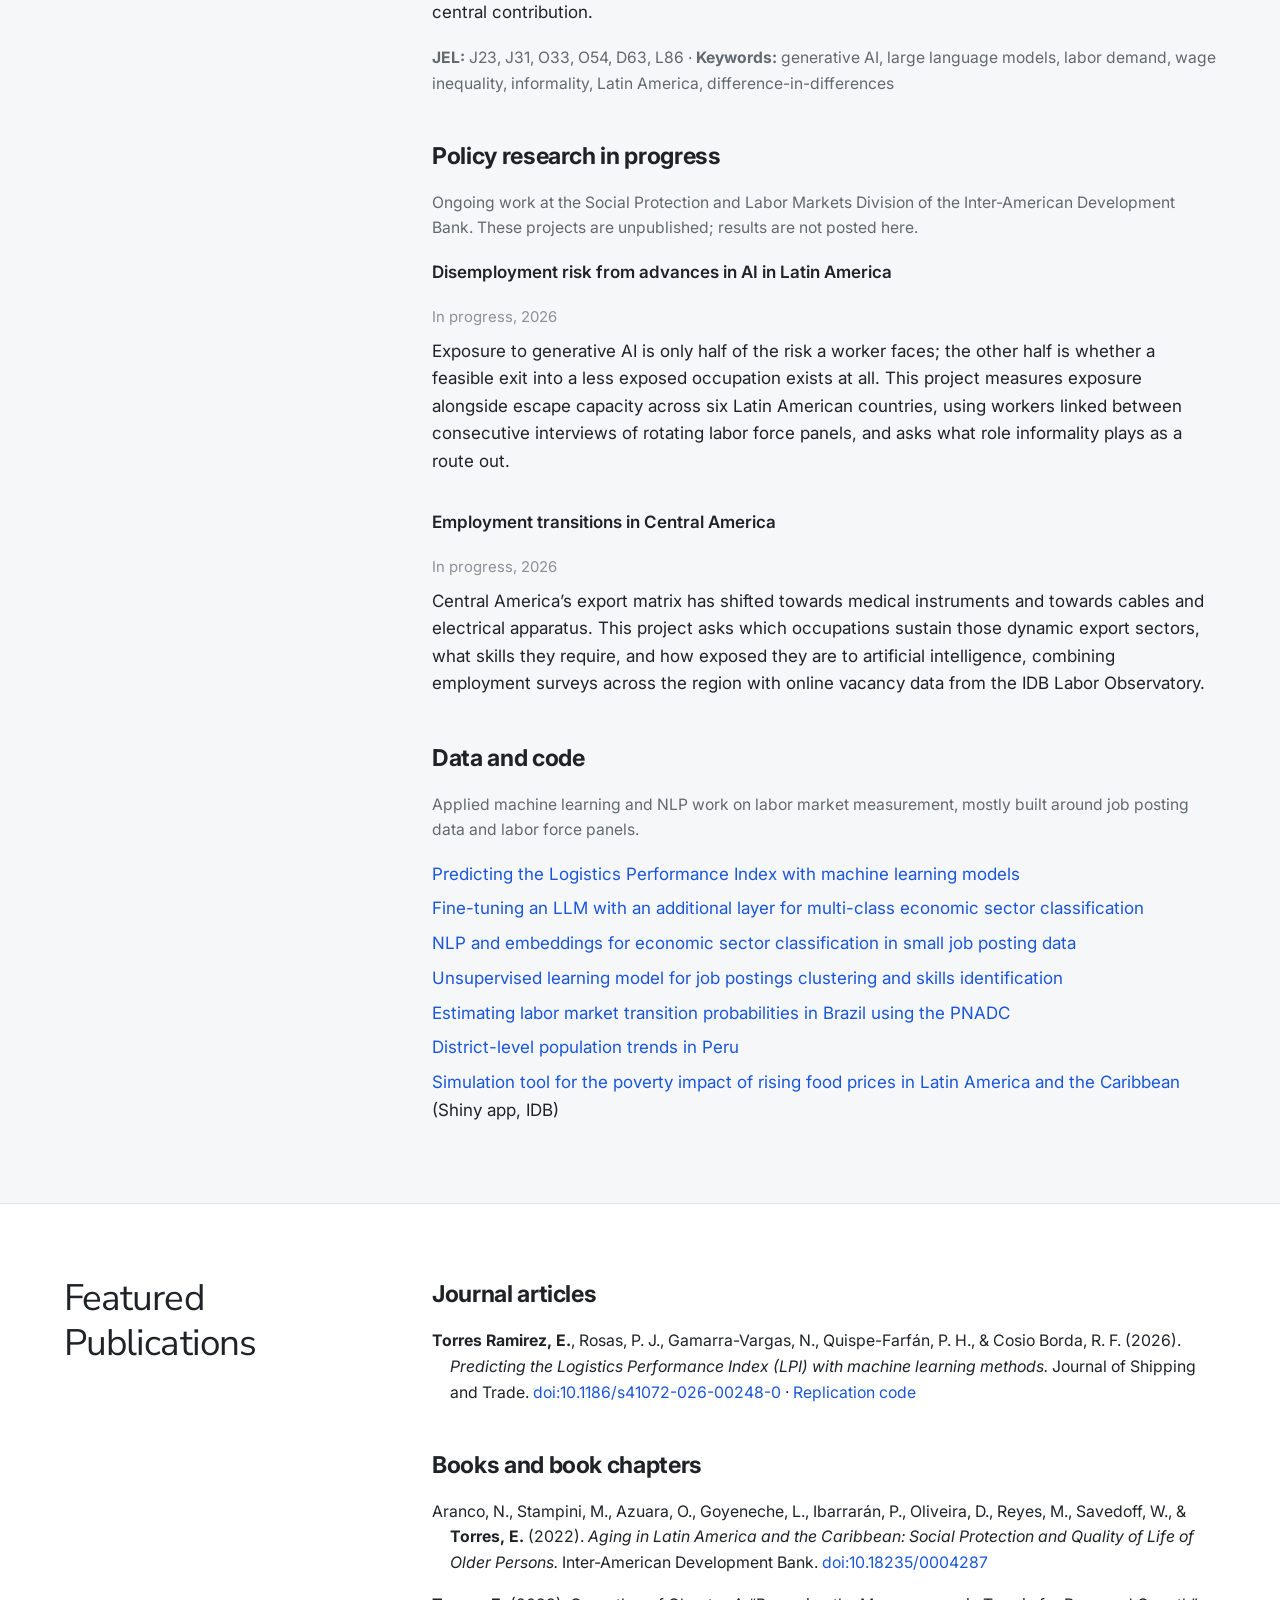
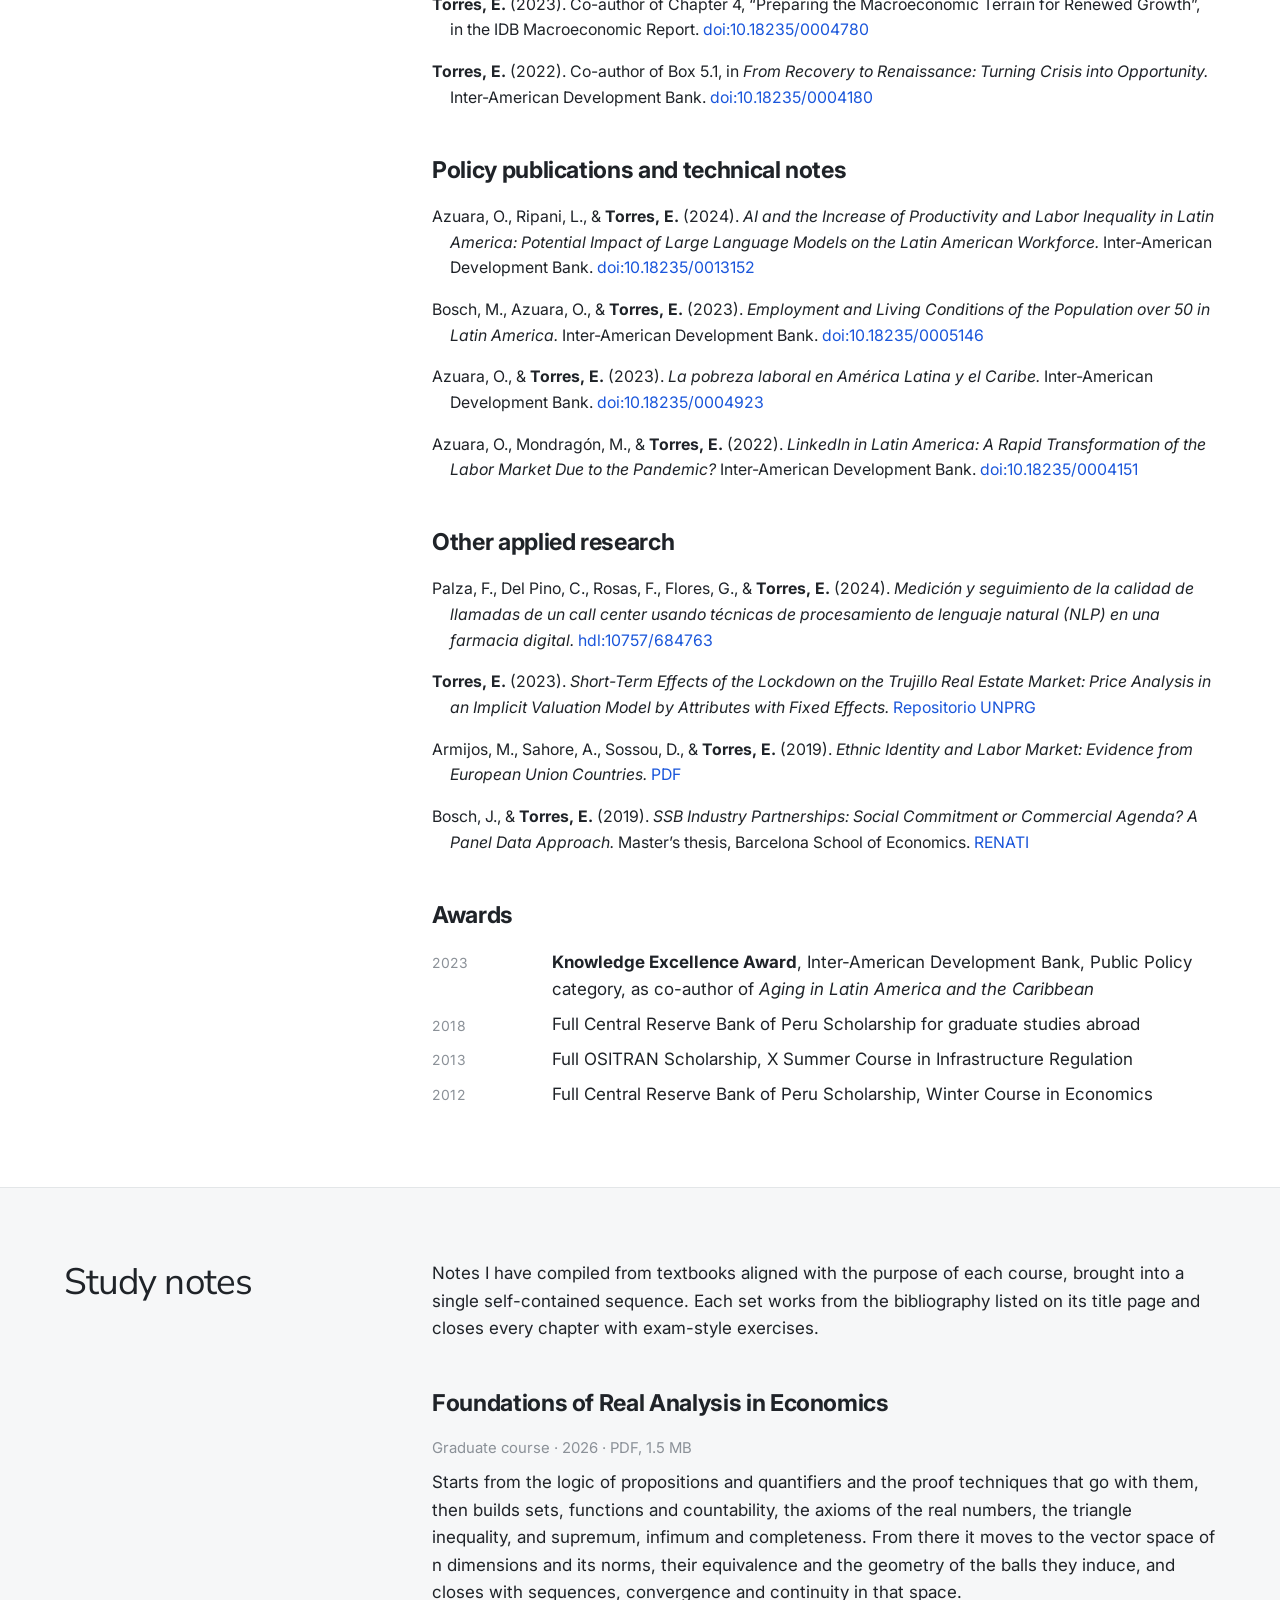
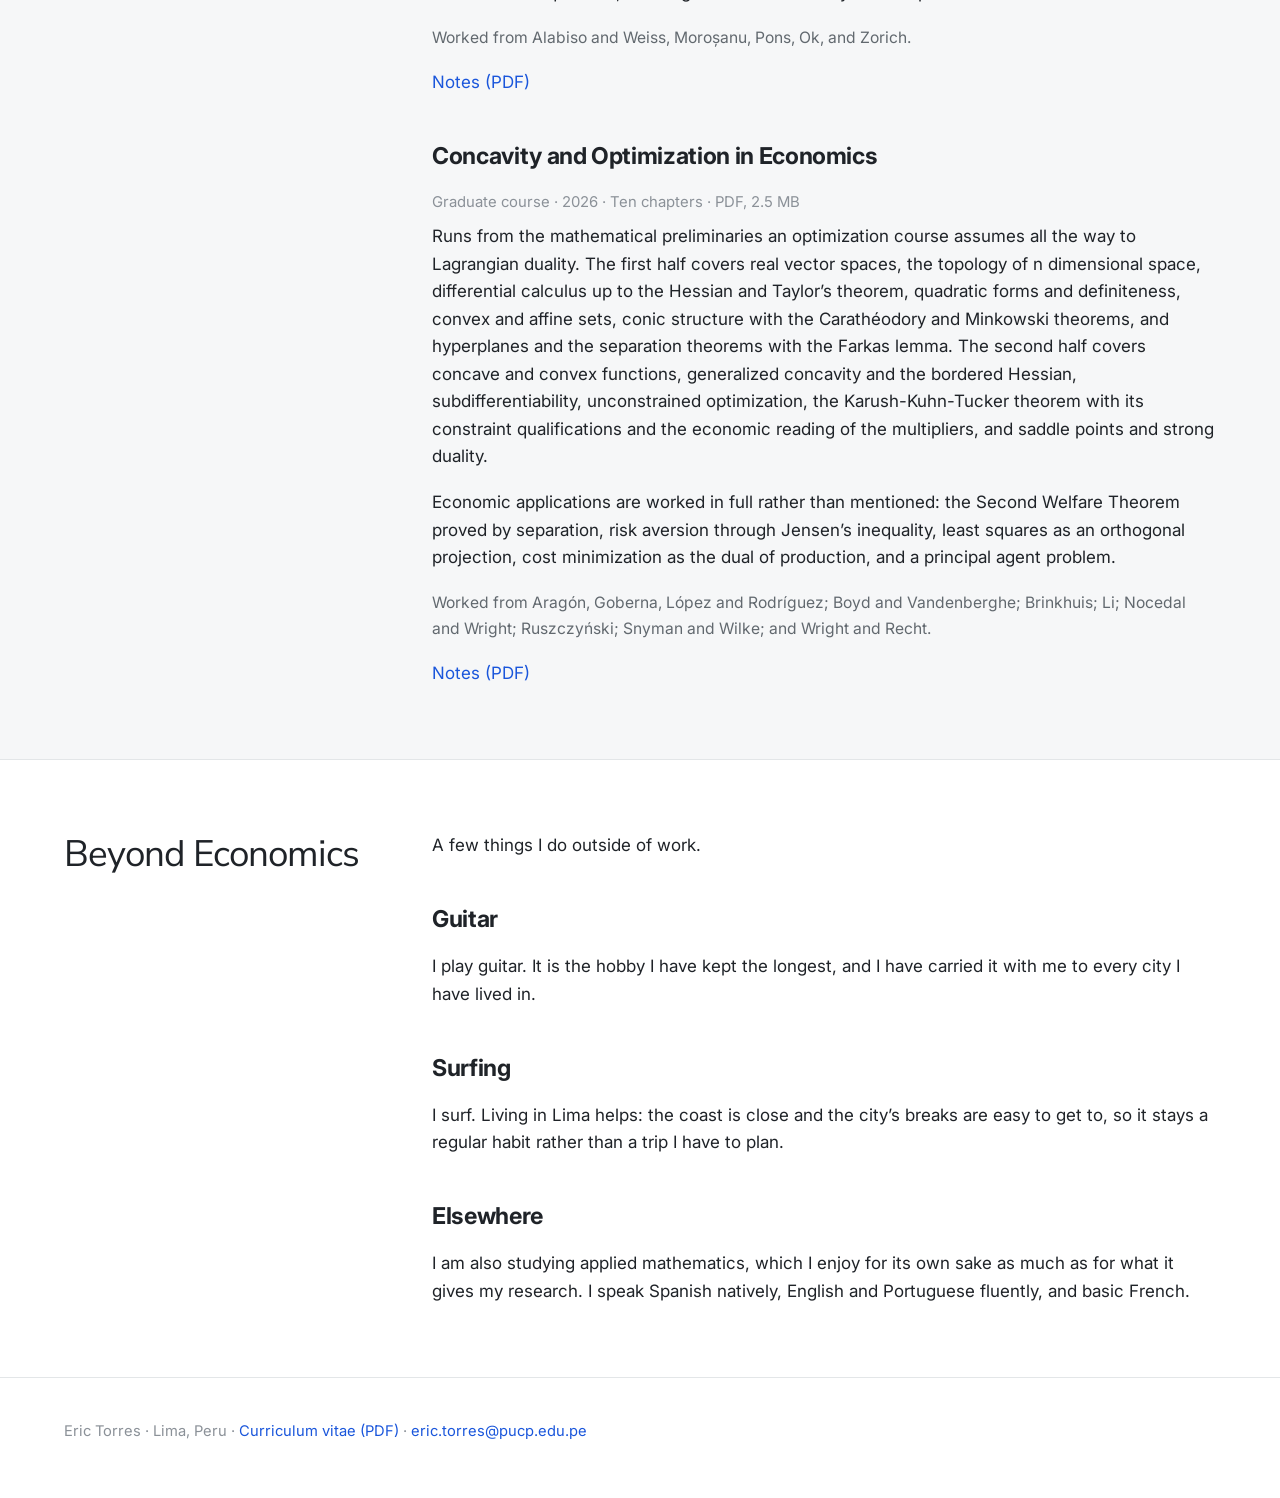
==== commit bf5a7e0f: "Drop the graduate school mention from the About text too" ====
--- a/index.html
+++ b/index.html
@@ -8,7 +8,7 @@
 <link rel="preconnect" href="https://fonts.googleapis.com">
 <link rel="preconnect" href="https://fonts.gstatic.com" crossorigin>
 <link rel="stylesheet" href="https://fonts.googleapis.com/css2?family=Inter:wght@400;500;600;700&family=Nunito+Sans:wght@400;600;700&display=swap">
-<link rel="stylesheet" href="assets/css/style.css?v=14">
+<link rel="stylesheet" href="assets/css/style.css?v=15">
 </head>
 <body>
 
@@ -69,9 +69,9 @@
 
       <p>
         I am an economics consultant in the Social Protection and Labor Markets Division of
-        the Inter-American Development Bank, and a part-time professor at the Graduate
-        School of the Peruvian University of Applied Sciences. Earlier I worked at the IDB
-        in Washington, DC, and for seven years at the Central Bank.
+        the Inter-American Development Bank, and a part-time professor at the Peruvian
+        University of Applied Sciences. Earlier I worked at the IDB in Washington, DC, and
+        for seven years at the Central Bank.
       </p>
 
       <div class="duo">
